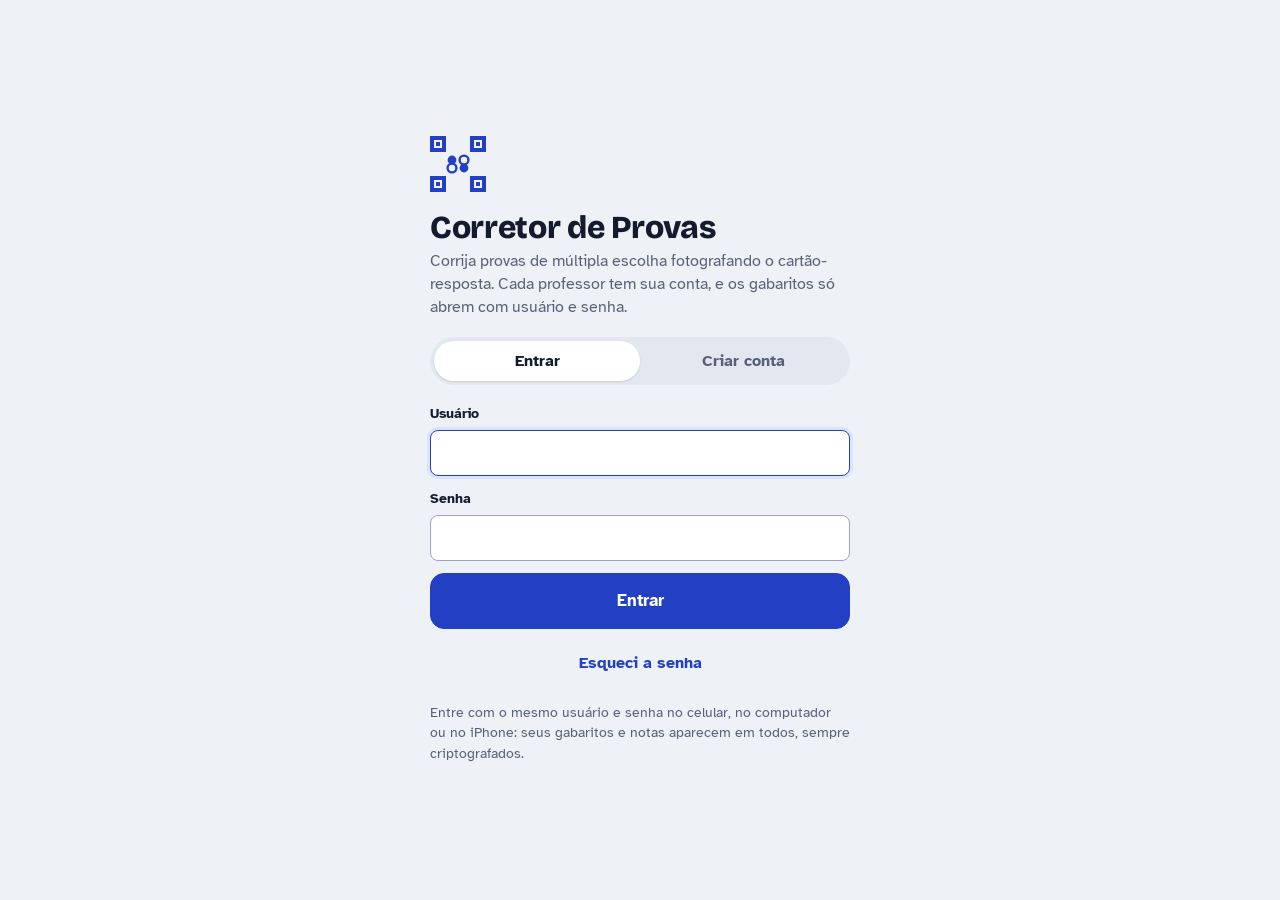
==== docs/index.html @ 83baabe7 "Versão 1.2.1: mostra o motivo dos erros de sincronização e não bloqueia a criação da conta - explica" ====
<!doctype html>
<html lang="pt-BR">
<head>
<meta charset="utf-8">
<meta name="viewport" content="width=device-width, initial-scale=1, viewport-fit=cover">
<meta name="theme-color" content="#2340C4">
<meta name="description" content="Corrija provas de múltipla escolha fotografando o cartão-resposta.">
<meta name="apple-mobile-web-app-capable" content="yes">
<meta name="mobile-web-app-capable" content="yes">
<meta name="apple-mobile-web-app-title" content="Corretor">
<meta name="apple-mobile-web-app-status-bar-style" content="default">
<link rel="manifest" href="manifest.webmanifest">
<link rel="icon" href="icons/icon-192.png" type="image/png">
<link rel="apple-touch-icon" href="icons/apple-touch-icon.png">
<style>:root{padding-top:env(safe-area-inset-top,0px);padding-bottom:env(safe-area-inset-bottom,0px)}body{margin:0}img{max-width:100%}</style>
<title>Corretor de Provas</title>
<meta name="claude:viewport-fit-sides" content="cover">
<link rel="preconnect" href="https://fonts.googleapis.com">
<link rel="preconnect" href="https://fonts.gstatic.com" crossorigin>
<link rel="stylesheet" href="https://fonts.googleapis.com/css2?family=Atkinson+Hyperlegible:wght@400;700&family=Bricolage+Grotesque:opsz,wght@12..96,600;12..96,800&family=IBM+Plex+Mono:wght@500&display=swap">
<style>
/* Layout: app de uma coluna, barra superior fixa e abas embaixo (alcance do polegar). Papel frio + tinta de caneta azul. */
:root {
  --bg: #EEF1F6;
  --surface: #FFFFFF;
  --sunk: #E3E8F0;
  --ink: #141B2E;
  --muted: #586179;
  --line: #D3DAE6;
  --grid: #E4E8EF;
  --line-strong: #9AA5BB;
  --accent: #2340C4;
  --accent-ink: #FFFFFF;
  --accent-soft: #DCE3FF;
  --ok: #17784A;
  --ok-soft: #D9F2E5;
  --bad: #BE2534;
  --bad-soft: #FBE0E3;
  --warn: #A55F00;
  --warn-soft: #FDEBCF;
  --seq1: #C9D3FA; --seq2: #8FA2EE; --seq3: #5470DA; --seq4: #1F37A8;
  --font-display: "Bricolage Grotesque", "Segoe UI", system-ui, sans-serif;
  --font-body: "Atkinson Hyperlegible", system-ui, -apple-system, "Segoe UI", Roboto, sans-serif;
  --font-mono: "IBM Plex Mono", ui-monospace, Menlo, Consolas, monospace;
  --r: 10px;
}
@media (prefers-color-scheme: dark) {
  :root:not([data-theme="light"]) {
    --bg: #0E1320; --surface: #161D2D; --sunk: #1D2538; --ink: #E7EBF3; --muted: #9AA4BA; --grid: #232C40;
    --line: #283149; --line-strong: #4A5672; --accent: #8EA2FF; --accent-ink: #0E1320; --accent-soft: #23305E;
    --ok: #4FC98D; --ok-soft: #133426; --bad: #FF7A85; --bad-soft: #3C1A20; --warn: #F2AE55; --warn-soft: #3A2A12;
    --seq1: #2B3B7A; --seq2: #4862C8; --seq3: #7C93F5; --seq4: #BAC8FF;
    color-scheme: dark;
  }
}
:root[data-theme="dark"] {
  --bg: #0E1320; --surface: #161D2D; --sunk: #1D2538; --ink: #E7EBF3; --muted: #9AA4BA; --grid: #232C40;
  --line: #283149; --line-strong: #4A5672; --accent: #8EA2FF; --accent-ink: #0E1320; --accent-soft: #23305E;
  --ok: #4FC98D; --ok-soft: #133426; --bad: #FF7A85; --bad-soft: #3C1A20; --warn: #F2AE55; --warn-soft: #3A2A12;
  --seq1: #2B3B7A; --seq2: #4862C8; --seq3: #7C93F5; --seq4: #BAC8FF;
    color-scheme: dark;
}
*, *::before, *::after { box-sizing: border-box; }
[hidden] { display: none !important; }
html, body { height: 100%; }
body { background: var(--bg); color: var(--ink); font-family: var(--font-body); font-size: 16px; line-height: 1.45; }
body::before { content: ""; position: fixed; inset: 0 0 auto; height: env(safe-area-inset-top, 0px); z-index: 10; background: var(--surface); }
h1, h2, h3 { font-family: var(--font-display); line-height: 1.15; text-wrap: balance; margin: 0; }
h1 { font-size: 1.6rem; font-weight: 800; letter-spacing: -0.01em; }
h2 { font-size: 1.2rem; font-weight: 600; }
h3 { font-size: 1.02rem; font-weight: 600; }
p { margin: 0; }
button, input, select { font: inherit; color: inherit; }
:focus-visible { outline: 3px solid var(--accent); outline-offset: 2px; }
.gutter { padding-left: max(16px, env(safe-area-inset-left, 0px)); padding-right: max(16px, env(safe-area-inset-right, 0px)); }
.inner { max-width: 880px; margin: 0 auto; }
.muted { color: var(--muted); }
.small { font-size: 0.875rem; }
.mono { font-family: var(--font-mono); font-variant-numeric: tabular-nums; }
.eyebrow { font-size: 0.75rem; letter-spacing: 0.08em; text-transform: uppercase; color: var(--muted); font-weight: 700; }
.stack { display: flex; flex-direction: column; gap: 12px; min-width: 0; }
.tight { gap: 3px; }
.row { display: flex; gap: 10px; flex-wrap: wrap; align-items: center; }
.spread { display: flex; gap: 12px; flex-wrap: wrap; align-items: center; justify-content: space-between; }

.topbar { position: sticky; top: env(safe-area-inset-top, 0px); z-index: 5; background: var(--surface); border-bottom: 1px solid var(--line); }
.topbar .inner { display: flex; align-items: center; justify-content: space-between; gap: 12px; padding-block: 10px; }
.brand { display: flex; align-items: center; gap: 10px; font-family: var(--font-display); font-weight: 800; font-size: 1.1rem; min-width: 0; }
.brand svg { width: 28px; height: 28px; flex: none; color: var(--accent); }
.who { font-family: var(--font-body); font-weight: 400; font-size: 0.8rem; color: var(--muted); white-space: nowrap; overflow: hidden; text-overflow: ellipsis; }

main.gutter { padding-block: 20px 110px; }
.view { display: flex; flex-direction: column; gap: 18px; }

.tabs { position: fixed; left: 0; right: 0; bottom: 0; z-index: 6; background: var(--surface); border-top: 1px solid var(--line); padding-bottom: env(safe-area-inset-bottom, 0px); }
.tabs .inner { display: grid; grid-template-columns: repeat(4, 1fr); }
.tab { background: none; border: 0; padding: 9px 4px 10px; display: flex; flex-direction: column; align-items: center; gap: 3px; font-size: 0.78rem; color: var(--muted); cursor: pointer; }
.tab svg { width: 22px; height: 22px; }
.tab[aria-current="page"] { color: var(--accent); font-weight: 700; }

.btn { display: inline-flex; align-items: center; justify-content: center; gap: 8px; min-height: 44px; padding: 0 16px; border-radius: 999px;
  border: 1.5px solid var(--line-strong); background: var(--surface); cursor: pointer; font-weight: 700; text-decoration: none; }
.btn:hover { border-color: var(--accent); }
.btn.primary { background: var(--accent); border-color: var(--accent); color: var(--accent-ink); }
.btn.danger { border-color: var(--bad); color: var(--bad); }
.btn.quiet { border-color: transparent; background: transparent; color: var(--accent); padding: 0 10px; }
.btn.big { min-height: 56px; font-size: 1.05rem; width: 100%; border-radius: 14px; }
.btn.sm { min-height: 36px; padding: 0 12px; font-size: 0.875rem; }
.btn[disabled] { opacity: .5; cursor: not-allowed; }
.btn svg { width: 20px; height: 20px; flex: none; }
label.field { display: flex; flex-direction: column; gap: 6px; font-weight: 700; font-size: 0.9rem; min-width: 0; }
label.field .hint { font-weight: 400; color: var(--muted); }
input[type=text], input[type=password], input[type=number], select {
  min-height: 46px; padding: 0 12px; border-radius: 8px; border: 1.5px solid var(--line-strong); background: var(--surface); width: 100%; min-width: 0; }
input:focus, select:focus { border-color: var(--accent); outline: none; box-shadow: 0 0 0 3px var(--accent-soft); }
.grid2 { display: grid; grid-template-columns: repeat(auto-fit, minmax(140px, 1fr)); gap: 12px; }
.grid2 > * { min-width: 0; }

.panel { background: var(--surface); border: 1px solid var(--line); border-radius: var(--r); padding: 16px; display: flex; flex-direction: column; gap: 12px; min-width: 0; }
.list { display: flex; flex-direction: column; gap: 10px; }
.chip { display: inline-flex; align-items: center; gap: 4px; font-size: 0.78rem; font-weight: 700; padding: 2px 9px; border-radius: 999px; background: var(--sunk); color: var(--muted); white-space: nowrap; }
.chip.ok { background: var(--ok-soft); color: var(--ok); }
.chip.bad { background: var(--bad-soft); color: var(--bad); }
.chip.warn { background: var(--warn-soft); color: var(--warn); }
.chip.accent { background: var(--accent-soft); color: var(--accent); }
.keystrip { font-family: var(--font-mono); font-size: 0.9rem; letter-spacing: 0.04em; background: var(--sunk); border-radius: 8px; padding: 8px 10px; overflow-wrap: anywhere; }
.empty { text-align: center; padding: 28px 16px; color: var(--muted); border: 1.5px dashed var(--line-strong); border-radius: var(--r); }
.note { background: var(--accent-soft); border-radius: 8px; padding: 10px 12px; font-size: 0.875rem; }

.bubbles { display: grid; grid-template-columns: repeat(auto-fill, minmax(232px, 1fr)); gap: 4px 18px; }
.bubbles.vertical { grid-template-columns: minmax(0, 1fr); max-width: 380px; gap: 4px; }
.bubbles.vertical .qrow { border-bottom: 1px solid var(--line); border-radius: 0; padding-block: 5px; }
.bubbles.vertical .qrow:last-child { border-bottom: 0; }
.qrow { flex-wrap: nowrap; }
.qrow { display: flex; align-items: center; gap: 6px; padding: 3px 6px; border-radius: 8px; }
.qrow .qn { font-family: var(--font-mono); width: 2.2em; text-align: right; color: var(--muted); font-size: 0.9rem; }
.qrow.st-ok { background: var(--ok-soft); }
.qrow.st-bad { background: var(--bad-soft); }
.qrow.st-blank, .qrow.st-multi { background: var(--warn-soft); }
.qrow .flag { font-size: 0.7rem; font-weight: 700; color: var(--warn); margin-left: auto; text-transform: uppercase; letter-spacing: .05em; }
.bub { width: 34px; height: 34px; border-radius: 50%; border: 1.5px solid var(--line-strong); background: var(--surface); font-weight: 700; font-size: 0.85rem; cursor: pointer; position: relative; color: var(--muted); padding: 0; flex: none; }
.bub.sel { background: var(--ink); border-color: var(--ink); color: var(--surface); }
.bub.key::after { content: ""; position: absolute; right: -2px; top: -2px; width: 10px; height: 10px; border-radius: 50%; background: var(--ok); border: 2px solid var(--surface); }

.score { display: flex; align-items: baseline; gap: 10px; flex-wrap: wrap; }
.score .big { font-family: var(--font-body); font-weight: 700; font-size: 3rem; line-height: 1; font-variant-numeric: tabular-nums; }
.scan-wrap { display: grid; grid-template-columns: minmax(0, 1fr); gap: 16px; }
@media (min-width: 760px) { .scan-wrap { grid-template-columns: 300px minmax(0, 1fr); align-items: start; } }
.scan-img { width: 100%; max-width: 100%; height: auto; border-radius: 8px; border: 1px solid var(--line); background: #fff; display: block; }
.legend { display: flex; flex-wrap: wrap; gap: 6px 14px; font-size: 0.8rem; color: var(--muted); }
.legend i { display: inline-block; width: 12px; height: 12px; border-radius: 50%; vertical-align: -1px; margin-right: 4px; }

.filters { display: grid; grid-template-columns: repeat(auto-fit, minmax(170px, 1fr)); gap: 10px; }
.table-wrap { overflow-x: auto; }
table { border-collapse: collapse; width: 100%; font-size: 0.92rem; }
th, td { text-align: left; padding: 9px 8px; border-bottom: 1px solid var(--line); white-space: nowrap; }
th { font-size: 0.75rem; text-transform: uppercase; letter-spacing: .06em; color: var(--muted); }
td.num, th.num { text-align: right; font-variant-numeric: tabular-nums; }
tr.click { cursor: pointer; }
tr.click:hover td { background: var(--sunk); }
.stats { display: grid; grid-template-columns: repeat(4, minmax(0,1fr)); gap: 8px; }
.stat { background: var(--surface); border: 1px solid var(--line); border-radius: 8px; padding: 10px 12px; }
.stat b { display: block; font-size: 1.4rem; font-variant-numeric: tabular-nums; }
.stat span { font-size: 0.78rem; color: var(--muted); }
.chart { width: 100%; overflow-x: auto; }
.chart svg { display: block; font-family: var(--font-body); }
.chart text { fill: var(--muted); font-size: 12px; }
.chart .hit { fill: transparent; }
.keylist { display: flex; flex-wrap: wrap; gap: 4px 14px; font-size: 0.8rem; color: var(--muted); }
.qbars { display: grid; grid-template-columns: repeat(auto-fill, minmax(64px, 1fr)); gap: 6px; }
.qbar { background: var(--sunk); border-radius: 6px; padding: 5px 6px; font-size: 0.75rem; position: relative; overflow: hidden; }
.qbar .fill { position: absolute; left: 0; bottom: 0; height: 4px; background: var(--ok); }
.qbar.low .fill { background: var(--bad); }
.qbar b { font-family: var(--font-mono); }
.tip { position: fixed; z-index: 40; pointer-events: none; background: var(--ink); color: var(--surface); font-size: 0.82rem; padding: 6px 9px; border-radius: 6px; max-width: 240px; line-height: 1.3; }

.lock { min-height: 100%; display: grid; place-items: center; padding-block: 32px; }
.lock-card { width: 100%; max-width: 420px; display: flex; flex-direction: column; gap: 18px; }
.lock-art { width: 56px; height: 56px; color: var(--accent); }
.lock h1 { font-size: 2rem; }
.seg { display: grid; grid-template-columns: 1fr 1fr; background: var(--sunk); border-radius: 999px; padding: 4px; }
.seg button { border: 0; background: transparent; border-radius: 999px; min-height: 40px; font-weight: 700; color: var(--muted); cursor: pointer; }
.seg button[aria-pressed="true"] { background: var(--surface); color: var(--ink); box-shadow: 0 1px 2px rgba(0,0,0,.12); }
.err { color: var(--bad); font-weight: 700; font-size: 0.9rem; }

.modal-back { position: fixed; inset: 0; z-index: 20; background: rgba(8, 12, 24, 0.55); display: grid; place-items: end center;
  padding: 16px max(16px, env(safe-area-inset-right, 0px)) calc(16px + env(safe-area-inset-bottom, 0px)) max(16px, env(safe-area-inset-left, 0px)); }
@media (min-width: 640px) { .modal-back { place-items: center; } }
.modal { background: var(--surface); border-radius: 14px; width: 100%; max-width: 560px; max-height: 88vh; overflow: auto; padding: 20px; display: flex; flex-direction: column; gap: 14px; }
.modal .actions { display: flex; gap: 10px; flex-wrap: wrap; justify-content: flex-end; }
.toast { position: fixed; left: 50%; transform: translateX(-50%); bottom: calc(84px + env(safe-area-inset-bottom, 0px)); z-index: 30; background: var(--ink); color: var(--surface);
  padding: 10px 16px; border-radius: 999px; font-weight: 700; max-width: calc(100% - 32px); text-align: center; }
.busy { position: fixed; inset: 0; z-index: 25; background: rgba(8,12,24,.6); display: grid; place-items: center; color: #fff; font-weight: 700; font-size: 1.1rem; }
.zoombox { overflow: auto; max-height: 70vh; border-radius: 8px; border: 1px solid var(--line); background: var(--sunk); }
.zoombox canvas { display: block; max-width: none; border: 0; border-radius: 0; }
.sheet-preview { max-width: 100%; max-height: 50vh; margin: 0 auto; display: block; border: 1px solid var(--line); border-radius: 6px; background: #fff; }
ul.tips { margin: 0; padding-left: 1.2em; display: flex; flex-direction: column; gap: 4px; }
@media (max-width: 420px) { .stats { grid-template-columns: repeat(2, minmax(0,1fr)); } .score .big { font-size: 2.5rem; } }
@media (prefers-reduced-motion: reduce) { * { transition: none !important; animation: none !important; } }
</style>

</head>
<body>
<div id="lock" class="lock gutter" hidden></div>

<div id="app" hidden>
  <header class="topbar gutter">
    <div class="inner">
      <div class="brand">
        <svg viewBox="0 0 28 28" aria-hidden="true"><g fill="currentColor"><path d="M0 0h8v8H0zM2 2v4h4V2z" fill-rule="evenodd"/><path d="M20 0h8v8h-8zM22 2v4h4V2z" fill-rule="evenodd"/><path d="M0 20h8v8H0zM2 22v4h4v-4z" fill-rule="evenodd"/><path d="M20 20h8v8h-8zM22 22v4h4v-4z" fill-rule="evenodd"/><circle cx="11" cy="12" r="2.2"/><circle cx="17" cy="16" r="2.2"/></g><g fill="none" stroke="currentColor" stroke-width="1.2"><circle cx="17" cy="12" r="2.2"/><circle cx="11" cy="16" r="2.2"/></g></svg>
        <div class="stack" style="gap:0"><span>Corretor de Provas</span><span class="who" id="who"></span></div>
      </div>
      <button class="btn quiet" id="btn-lock" type="button">
        <svg viewBox="0 0 24 24" fill="none" stroke="currentColor" stroke-width="2" aria-hidden="true"><path d="M15 4h4v16h-4M10 8l-4 4 4 4M6 12h10"/></svg>
        Sair
      </button>
    </div>
  </header>
  <main class="gutter"><div class="inner view" id="view"></div></main>
  <nav class="tabs gutter" aria-label="Seções">
    <div class="inner">
      <button class="tab" type="button" data-tab="gabaritos"><svg viewBox="0 0 24 24" fill="none" stroke="currentColor" stroke-width="2" aria-hidden="true"><rect x="5" y="3" width="14" height="18" rx="2"/><path d="M9 8h6M9 12h6M9 16h3"/></svg>Gabaritos</button>
      <button class="tab" type="button" data-tab="corrigir"><svg viewBox="0 0 24 24" fill="none" stroke="currentColor" stroke-width="2" aria-hidden="true"><path d="M4 8h3l2-3h6l2 3h3v11H4z"/><circle cx="12" cy="13" r="3.5"/></svg>Corrigir</button>
      <button class="tab" type="button" data-tab="resultados"><svg viewBox="0 0 24 24" fill="none" stroke="currentColor" stroke-width="2" aria-hidden="true"><path d="M4 20V10M10 20V4M16 20v-7M22 20H2"/></svg>Resultados</button>
      <button class="tab" type="button" data-tab="conta"><svg viewBox="0 0 24 24" fill="none" stroke="currentColor" stroke-width="2" aria-hidden="true"><circle cx="12" cy="8" r="4"/><path d="M4 21c1.5-4 4.5-6 8-6s6.5 2 8 6"/></svg>Conta</button>
    </div>
  </nav>
</div>

<div id="modal" class="modal-back" hidden></div>
<div id="toast" class="toast" role="status" hidden></div>
<div id="busy" class="busy" hidden>Lendo a folha…</div>
<div id="tip" class="tip" hidden></div>

<input type="file" id="file-cam" accept="image/*" capture="environment" hidden>
<input type="file" id="file-gal" accept="image/*" hidden>
<input type="file" id="file-backup" accept=".json,application/json" hidden>

<script src="vendor/jspdf.umd.min.js"></script>
<script>
"use strict";
/* ============================================================
   Utilidades
   ============================================================ */
const $ = (s, r = document) => r.querySelector(s);
const esc = (s) => String(s ?? "").replace(/[&<>"']/g, (c) => ({ "&": "&amp;", "<": "&lt;", ">": "&gt;", '"': "&quot;", "'": "&#39;" }[c]));
const LET = "ABCDE";
const uid = () => Math.random().toString(36).slice(2, 10) + Date.now().toString(36).slice(-4);
const fmtNum = (n) => (Math.round(n * 10) / 10).toLocaleString("pt-BR", { minimumFractionDigits: 1, maximumFractionDigits: 1 });
const fmtDate = (t) => new Date(t).toLocaleDateString("pt-BR", { day: "2-digit", month: "2-digit", year: "numeric" });
const fmtShort = (t) => new Date(t).toLocaleDateString("pt-BR", { day: "2-digit", month: "2-digit" });
const letter = (a) => (a === null || a === undefined ? "–" : a === -1 ? "*" : LET[a]);
const sleep = (ms) => new Promise((r) => setTimeout(r, ms));

/* ============================================================
   Contas e cofre criptografado
   Cada conta (usuário + senha) tem seu próprio cofre AES-GCM com
   chave derivada da senha (PBKDF2). A senha nunca é gravada.
   Imagens das provas corrigidas ficam no IndexedDB, também cifradas.
   ============================================================ */
const PREFIX = "corretor-provas.conta.";
const LAST_USER = "corretor-provas.ultimo-usuario";
const LEGACY_KEY = "corretor-provas.cofre.v1";
const ITER = 250000;
const te = new TextEncoder(), td = new TextDecoder();
const ls = {
  get(k) { try { return localStorage.getItem(k); } catch { return null; } },
  set(k, v) { try { localStorage.setItem(k, v); return true; } catch { return false; } },
  del(k) { try { localStorage.removeItem(k); } catch {} },
};
function b64(buf) { const a = new Uint8Array(buf); let s = ""; for (let i = 0; i < a.length; i += 0x8000) s += String.fromCharCode.apply(null, a.subarray(i, i + 0x8000)); return btoa(s); }
function unb64(s) { const b = atob(s); const a = new Uint8Array(b.length); for (let i = 0; i < b.length; i++) a[i] = b.charCodeAt(i); return a; }
const normUser = (u) => String(u || "").trim().toLowerCase();
async function acctId(user) {
  const h = await crypto.subtle.digest("SHA-256", te.encode("corretor-provas:" + normUser(user)));
  return Array.from(new Uint8Array(h).slice(0, 12), (b) => b.toString(16).padStart(2, "0")).join("");
}
async function deriveKey(pw, salt, iter = ITER) {
  const base = await crypto.subtle.importKey("raw", te.encode(pw), "PBKDF2", false, ["deriveKey"]);
  return crypto.subtle.deriveKey({ name: "PBKDF2", salt, iterations: iter, hash: "SHA-256" }, base, { name: "AES-GCM", length: 256 }, false, ["encrypt", "decrypt"]);
}
async function encBytes(key, bytes) { const iv = crypto.getRandomValues(new Uint8Array(12)); return { iv, ct: await crypto.subtle.encrypt({ name: "AES-GCM", iv }, key, bytes) }; }
async function decBytes(key, o) { return crypto.subtle.decrypt({ name: "AES-GCM", iv: o.iv }, key, o.ct); }
const IN_CLAUDE = !!(window.claude && typeof window.claude.use === "function");
const HAS_GZ = typeof CompressionStream !== "undefined" && typeof DecompressionStream !== "undefined";
async function gz(bytes, compress) {
  const st = new Blob([bytes]).stream().pipeThrough(compress ? new CompressionStream("gzip") : new DecompressionStream("gzip"));
  return new Uint8Array(await new Response(st).arrayBuffer());
}
async function sealVault(key, salt, data) {
  let pt = te.encode(JSON.stringify(data));
  if (HAS_GZ) pt = await gz(pt, true);
  const { iv, ct } = await encBytes(key, pt);
  return JSON.stringify({ app: "corretor-provas", v: 2, kdf: "PBKDF2-SHA256", iter: ITER, z: HAS_GZ ? 1 : 0, t: Date.now(), salt: b64(salt), iv: b64(iv), ct: b64(ct) });
}
async function openVault(blob, pw) {
  const o = JSON.parse(blob);
  if (o.app !== "corretor-provas") throw new Error("formato");
  const salt = unb64(o.salt);
  const key = await deriveKey(pw, salt, o.iter || ITER);
  let pt = new Uint8Array(await decBytes(key, { iv: unb64(o.iv), ct: unb64(o.ct) })); // falha se a senha estiver errada
  if (o.z) pt = await gz(pt, false);
  return { key, salt, data: JSON.parse(td.decode(pt)) };
}
const blobTime = (b) => { try { return JSON.parse(b).t || 0; } catch { return -1; } };

/* Armazenamento permanente: o cofre (já cifrado) também fica guardado na
   conta Claude de quem usa o app, então sobrevive ao fechar o app e aparece
   em outros aparelhos. O navegador guarda uma cópia local. */
const cloud = { db: null, uid: null };
cloud.ready = (async () => {
  try {
    if (!(window.claude && typeof window.claude.use === "function")) return;
    const [db, user] = await Promise.all([window.claude.use("db"), window.claude.use("user")]);
    if (!db || !user) return;
    const id = await user.id();
    if (id) { cloud.db = db; cloud.uid = id; }
  } catch (e) { console.warn(e); }
})();
const cloudReady = async () => { await Promise.race([cloud.ready, sleep(9000)]); return !!cloud.db; };
const cdoc = (name) => cloud.db.doc(`data/users/${cloud.uid}/${name}`);
let writeChain = Promise.resolve(), cloudWarned = false;
function cloudWrite(name, data) { // uma gravação por vez
  if (!cloud.db) return Promise.resolve(false);
  const p = writeChain.then(() => (data === null ? cdoc(name).delete() : cdoc(name).set(data))).then(() => true, (e) => {
    console.warn(e);
    if (!cloudWarned) { cloudWarned = true; toast(e && e.code === "quota_exceeded" ? "O espaço de armazenamento acabou. Faça um backup e apague provas antigas." : "Não consegui salvar na nuvem agora. Os dados ficaram neste aparelho."); }
    return false;
  });
  writeChain = p;
  return p;
}
async function cloudGet(name) { if (!cloud.db) return null; try { const d = await cdoc(name).get(); return d.exists ? d.data() : null; } catch (e) { console.warn(e); return null; } }
async function vaultBlob(id) { // a versão mais recente entre nuvem e aparelho
  const local = ls.get(PREFIX + id), remote = await cloudGet("conta-" + id);
  const rb = remote && remote.blob;
  if (rb && (!local || blobTime(rb) >= blobTime(local))) { ls.set(PREFIX + id, rb); return rb; }
  return local;
}

/* ============================================================
   Sincronização entre aparelhos (Supabase), fora do Claude.
   O servidor só recebe o cofre e as imagens JÁ CIFRADOS. Para entrar no
   servidor usamos uma senha derivada (PBKDF2 com outro sal) da senha do
   professor: o servidor nunca vê a senha real nem a chave do cofre.
   ============================================================ */
const SUPA = { url: "https://imkikvxszvxucdowyvyl.supabase.co", key: "sb_publishable_QvhyTYiDhp2ZuEsQ8n2ECg_SOnV1c_E" }; // projeto Supabase do professor (chave pública: a proteção vem das regras por linha)
const sync = { on: false, token: null, exp: 0, uid: null, email: null, authPw: null, remoteT: 0, dirty: false, last: 0, err: "", pendingImgs: new Set() };
const syncEnabled = () => !IN_CLAUDE && !!SUPA.url && !!SUPA.key;
async function authSecret(user, pw) {
  const base = await crypto.subtle.importKey("raw", te.encode(pw), "PBKDF2", false, ["deriveBits"]);
  const bits = await crypto.subtle.deriveBits({ name: "PBKDF2", salt: te.encode("corretor-provas/sync/" + normUser(user)), iterations: 150000, hash: "SHA-256" }, base, 256);
  return b64(bits).replace(/=+$/, "");
}
const syncEmail = async (user) => `u${await acctId(user)}@corretor-provas.app`;
function syncErr(msg, code) { const e = new Error(msg); e.code = code; e.userMsg = msg; return e; }
async function supa(path, { method = "GET", body, auth = true, prefer } = {}) {
  const h = { apikey: SUPA.key, "Content-Type": "application/json" };
  if (auth && sync.token) h.Authorization = "Bearer " + sync.token;
  if (prefer) h.Prefer = prefer;
  let r;
  try { r = await fetch(SUPA.url.replace(/\/+$/, "") + path, { method, headers: h, body: body === undefined ? undefined : JSON.stringify(body) }); }
  catch { throw syncErr("Sem conexão com a internet.", "offline"); }
  const txt = await r.text(); let data = null; try { data = txt ? JSON.parse(txt) : null; } catch {}
  if (!r.ok) {
    const msg = String((data && (data.msg || data.message || data.error_description || data.error)) || r.status);
    const e = new Error(msg); e.status = r.status; e.code = (data && (data.error_code || data.code)) || ""; throw e;
  }
  return data;
}
function setSession(d) { sync.token = d.access_token; sync.uid = d.user.id; sync.exp = Date.now() + ((d.expires_in || 3600) - 60) * 1000; }
async function syncSignIn() { setSession(await supa("/auth/v1/token?grant_type=password", { method: "POST", auth: false, body: { email: sync.email, password: sync.authPw } })); }
async function syncSignUp() {
  try {
    const d = await supa("/auth/v1/signup", { method: "POST", auth: false, body: { email: sync.email, password: sync.authPw } });
    if (d && d.access_token) return setSession(d);
    await syncSignIn();
  } catch (e) {
    if (/already|registered|exists/i.test(e.message) || e.code === "user_already_exists") throw syncErr("Este usuário já existe. Use a opção Entrar.", "exists");
    if (/confirm/i.test(e.message)) throw syncErr("O servidor de sincronização pede confirmação de e-mail. Desative em Authentication → Sign In / Providers → Email → Confirm email.", "confirm");
    throw e;
  }
}
async function api(path, opts) {
  if (!sync.token || Date.now() > sync.exp) await syncSignIn();
  try { return await supa(path, opts); }
  catch (e) { if (e.status === 401) { sync.token = null; await syncSignIn(); return supa(path, opts); } throw e; }
}
async function remoteVault() { const rows = await api(`/rest/v1/cofres?select=blob,t&user_id=eq.${sync.uid}`); return rows && rows[0] ? rows[0] : null; }
async function pushVault() {
  const t = Date.now(), blob = await sealVault(S.key, S.salt, S.data);
  await api("/rest/v1/cofres", { method: "POST", prefer: "resolution=merge-duplicates,return=minimal", body: { user_id: sync.uid, blob, t } });
  ls.set(PREFIX + S.acct, blob);
  sync.remoteT = t; sync.dirty = false; sync.last = Date.now(); sync.err = "";
}
async function openWithKey(blob, key) {
  const o = JSON.parse(blob);
  let pt = new Uint8Array(await decBytes(key, { iv: unb64(o.iv), ct: unb64(o.ct) }));
  if (o.z) pt = await gz(pt, false);
  return JSON.parse(td.decode(pt));
}
/* junta as alterações de dois aparelhos: fica a versão mais nova de cada item; exclusões valem */
const itemT = (x) => x.upd || x.edited || x.created || 0;
function mergeData(a, b) {
  const del = { ...(b.deleted || {}) };
  for (const [k, t] of Object.entries(a.deleted || {})) del[k] = Math.max(t, del[k] || 0);
  const old = Date.now() - 180 * 86400000;
  for (const k of Object.keys(del)) if (del[k] < old) delete del[k];
  const pick = (xs = [], ys = []) => {
    const m = new Map();
    for (const x of [...ys, ...xs]) { const o = m.get(x.id); if (!o || itemT(x) >= itemT(o)) m.set(x.id, x); }
    return [...m.values()].filter((x) => !(del[x.id] && del[x.id] >= itemT(x))).sort((p, q) => (q.created || 0) - (p.created || 0));
  };
  return { ...b, ...a, gabaritos: pick(a.gabaritos, b.gabaritos), results: pick(a.results, b.results), deleted: del };
}
const canon = (d) => JSON.stringify([(d.gabaritos || []).map((x) => [x.id, itemT(x)]).sort(), (d.results || []).map((x) => [x.id, itemT(x)]).sort(), Object.keys(d.deleted || {}).sort()]);
function stamp(x) { x.upd = Date.now(); return x; }
function tomb(id) { S.data.deleted = S.data.deleted || {}; S.data.deleted[id] = Date.now(); }
/* começa a sincronizar depois que o cofre local foi aberto (ou para trazer a conta de outro aparelho) */
/* explica em português o que o servidor respondeu */
function explain(e) {
  if (e && e.userMsg) return e.userMsg;
  const m = `${e && e.message} ${e && e.code}`;
  if (/schema cache|does not exist|PGRST205|42P01/i.test(m)) return "Falta criar as tabelas no Supabase: rode o arquivo configurar.sql no SQL Editor.";
  if (/permission denied|42501|row-level security/i.test(m)) return "O Supabase recusou o acesso às tabelas: rode o configurar.sql de novo no SQL Editor.";
  if (/rate limit|over_.*limit/i.test(m)) return "O Supabase bloqueou novas contas por alguns minutos (limite de segurança). Tento de novo sozinho.";
  if (/signup.*(disabled|not allowed)|signup_disabled/i.test(m)) return "O cadastro está desligado no Supabase: em Authentication → Sign In / Providers, ative “Allow new users to sign up”.";
  if (/email.*invalid|email_address_invalid/i.test(m)) return `O Supabase recusou o e-mail interno da conta (${e.message}).`;
  if (/api key|apikey|No API key/i.test(m)) return "A chave do Supabase no app não foi aceita.";
  return `O servidor de sincronização respondeu: ${e && e.message}`;
}
async function syncStart(user, pw, opts) {
  sync.on = false; sync.err = ""; sync.email = await syncEmail(user); sync.authPw = await authSecret(user, pw);
  return syncConnect(pw, opts);
}
/* entra no servidor e junta os dados. pw = null: retomada automática com a chave já aberta */
async function syncConnect(pw, { create = false } = {}) {
  try {
    if (create) {
      try { await syncSignUp(); }
      catch (e) { // conta criada pela metade numa tentativa anterior (mesma senha e sem cofre): continua
        if (e.code !== "exists") throw e;
        try { await syncSignIn(); } catch { throw e; }
        if (await remoteVault()) throw e;
      }
    } else {
      try { await syncSignIn(); }
      catch (e) {
        if (e.code === "offline") throw e;
        if (/confirm/i.test(e.message)) throw syncErr("O servidor de sincronização pede confirmação de e-mail. Desative em Authentication → Sign In / Providers → Email → Confirm email.", "confirm");
        if (!S.data) throw syncErr("Usuário ou senha incorretos.", "wrongpw");
        if (!/invalid|credentials/i.test(e.message + " " + e.code)) throw e;
        try { await syncSignUp(); } // conta que só existia neste aparelho: cria no servidor
        catch (e2) { if (e2.code === "exists") throw syncErr("A senha desta conta foi trocada em outro aparelho. Entre com a senha nova.", "wrongpw"); throw e2; }
      }
    }
  } catch (e) { if (e.code === "offline") return false; throw e; }
  const remote = await remoteVault();
  let push = true;
  if (remote) {
    let v;
    if (pw) v = await openVault(remote.blob, pw);
    else if (JSON.parse(remote.blob).salt === b64(S.salt)) v = { key: S.key, salt: S.salt, data: await openWithKey(remote.blob, S.key) };
    else throw syncErr("Para juntar os dados deste aparelho com os da nuvem, toque em Sair e entre de novo com seu usuário e senha.", "relogin");
    const merged = S.data ? mergeData(S.data, v.data) : v.data;
    push = canon(merged) !== canon(v.data);
    Object.assign(S, { key: v.key, salt: v.salt, data: merged });
    sync.remoteT = remote.t;
  } else if (!S.data) throw syncErr("Usuário ou senha incorretos.", "wrongpw");
  sync.on = true; sync.err = "";
  if (push) await pushVault(); else { ls.set(PREFIX + S.acct, remote.blob); sync.last = Date.now(); }
  return true;
}
let syncChain = Promise.resolve();
function syncNow() {
  if (!S.key || (!sync.on && !sync.authPw)) return syncChain;
  syncChain = syncChain.then(doSync).catch((e) => { console.warn(e); sync.err = e.code === "offline" ? "Sem internet agora. Sincronizo quando a conexão voltar." : explain(e); updateSyncNote(); });
  return syncChain;
}
async function doSync() {
  if (!S.key) return;
  if (!sync.on) { // a sincronização não começou (servidor fora do ar ou mal configurado): tenta de novo
    if (!sync.authPw || !(await syncConnect(null))) return;
    if (!S.edit && !S.review && !S.manual && $("#modal").hidden) render();
  }
  const remote = await remoteVault();
  let changed = false;
  if (remote && remote.t > sync.remoteT) {
    if (JSON.parse(remote.blob).salt !== b64(S.salt)) { sync.on = false; logout("A senha desta conta foi trocada em outro aparelho. Entre com a senha nova."); return; }
    const rdata = await openWithKey(remote.blob, S.key), before = canon(S.data);
    S.data = mergeData(S.data, rdata);
    changed = canon(S.data) !== before;
    sync.remoteT = remote.t;
    if (canon(S.data) !== canon(rdata)) sync.dirty = true;
    else ls.set(PREFIX + S.acct, remote.blob);
  }
  if (sync.dirty || !remote) await pushVault();
  for (const rid of [...sync.pendingImgs]) {
    const o = await idb.get(imgKey(rid)).catch(() => null);
    if (o) await api("/rest/v1/imagens", { method: "POST", prefer: "resolution=merge-duplicates,return=minimal", body: { user_id: sync.uid, id: rid, iv: b64(o.iv), ct: b64(o.ct) } });
    sync.pendingImgs.delete(rid);
  }
  sync.last = Date.now(); sync.err = "";
  if (changed && !S.edit && !S.review && !S.manual && $("#modal").hidden) render();
  updateSyncNote();
}
function updateSyncNote() {
  const n = $("#sync-note"); if (!n) return;
  n.textContent = syncText();
}
function syncText() {
  if (!syncEnabled()) return "";
  if (!sync.on) return sync.err ? `Sincronização pendente. ${sync.err}` : "Sem conexão com o servidor: os dados ficam neste aparelho e sincronizam quando a conexão voltar.";
  if (sync.err) return sync.err;
  return sync.last ? `Sincronizado às ${new Date(sync.last).toLocaleTimeString("pt-BR", { hour: "2-digit", minute: "2-digit" })}.` : "Sincronizando…";
}

/* IndexedDB: imagens cifradas dos cartões corrigidos */
const idb = {
  db: null,
  async open() {
    if (this.db) return this.db;
    this.db = await new Promise((res, rej) => {
      const r = indexedDB.open("corretor-provas", 1);
      r.onupgradeneeded = () => r.result.createObjectStore("imagens");
      r.onsuccess = () => res(r.result); r.onerror = () => rej(r.error);
    });
    return this.db;
  },
  async run(mode, fn) {
    const db = await this.open();
    return new Promise((res, rej) => {
      const t = db.transaction("imagens", mode), req = fn(t.objectStore("imagens"));
      t.oncomplete = () => res(req ? req.result : undefined); t.onerror = () => rej(t.error); t.onabort = () => rej(t.error);
    });
  },
  put(k, v) { return this.run("readwrite", (s) => s.put(v, k)); },
  get(k) { return this.run("readonly", (s) => s.get(k)); },
  del(k) { return this.run("readwrite", (s) => s.delete(k)); },
  async keys(prefix) { const all = await this.run("readonly", (s) => s.getAllKeys()); return all.filter((k) => String(k).startsWith(prefix)); },
};
const imgKey = (rid) => `${S.acct}:${rid}`;
const imgDoc = (rid, acct = S.acct) => `img-${acct}-${rid}`;
async function putImageEnc(rid, enc) {
  let ok = false;
  try { await idb.put(imgKey(rid), enc); ok = true; } catch (e) { console.warn(e); }
  const c = await cloudWrite(imgDoc(rid), { acct: S.acct, iv: b64(enc.iv), ct: b64(enc.ct) });
  let r = false;
  if (sync.on) {
    try { await api("/rest/v1/imagens", { method: "POST", prefer: "resolution=merge-duplicates,return=minimal", body: { user_id: sync.uid, id: rid, iv: b64(enc.iv), ct: b64(enc.ct) } }); r = true; }
    catch (e) { console.warn(e); sync.pendingImgs.add(rid); }
  }
  return ok || c || r;
}
async function getImageEnc(rid) {
  try { const o = await idb.get(imgKey(rid)); if (o) return o; } catch {}
  let d = await cloudGet(imgDoc(rid));
  if (!d && sync.on) { try { const rows = await api(`/rest/v1/imagens?select=iv,ct&id=eq.${encodeURIComponent(rid)}`); d = rows && rows[0]; } catch (e) { console.warn(e); } }
  if (!d) return null;
  const o = { iv: unb64(d.iv), ct: unb64(d.ct).buffer };
  idb.put(imgKey(rid), o).catch(() => {});
  return o;
}
async function imageBytes(rid, key = S.key) {
  const o = await getImageEnc(rid);
  if (!o) return null;
  try { return await decBytes(key, o); }
  catch (e) { // cópia guardada com a senha antiga: busca a versão atual no servidor
    if (!sync.on) throw e;
    const rows = await api(`/rest/v1/imagens?select=iv,ct&id=eq.${encodeURIComponent(rid)}`);
    if (!rows || !rows[0]) throw e;
    const fresh = { iv: unb64(rows[0].iv), ct: unb64(rows[0].ct).buffer };
    const bytes = await decBytes(key, fresh);
    idb.put(imgKey(rid), fresh).catch(() => {});
    return bytes;
  }
}
async function saveImage(rid, canvas) {
  try {
    const blob = await new Promise((r) => canvas.toBlob(r, "image/jpeg", 0.8));
    return await putImageEnc(rid, await encBytes(S.key, await blob.arrayBuffer()));
  } catch (e) { console.warn(e); return false; }
}
async function loadImage(rid) {
  try {
    const bytes = await imageBytes(rid); if (!bytes) return null;
    const bmp = await createImageBitmap(new Blob([bytes], { type: "image/jpeg" }));
    const c = document.createElement("canvas"); c.width = bmp.width; c.height = bmp.height; c.getContext("2d").drawImage(bmp, 0, 0);
    return c;
  } catch (e) { console.warn(e); return null; }
}
async function deleteImage(rid) {
  try { await idb.del(imgKey(rid)); } catch {}
  cloudWrite(imgDoc(rid), null);
  if (sync.on) api(`/rest/v1/imagens?id=eq.${encodeURIComponent(rid)}`, { method: "DELETE" }).catch((e) => console.warn(e));
}

/* ============================================================
   Estado
   ============================================================ */
const S = { acct: null, key: null, salt: null, data: null, tab: "gabaritos", reveal: {}, review: null, edit: null, scanGab: "auto", resGab: null, resTurma: "", lastActive: Date.now(), fails: 0 };
const AUTOLOCK_MIN = 10;

async function persist() {
  const blob = await sealVault(S.key, S.salt, S.data);
  const local = ls.set(PREFIX + S.acct, blob);
  const remote = await cloudWrite("conta-" + S.acct, { blob, t: Date.now() });
  if (!local && !remote && !sync.on) toast("Não consegui salvar. Faça um backup na aba Conta.");
  if (sync.on) { sync.dirty = true; syncNow(); }
}
const gabById = (id) => S.data.gabaritos.find((g) => g.id === id);
const gabByCode = (c) => S.data.gabaritos.find((g) => g.code === c);
const resultsOf = (id) => S.data.results.filter((r) => r.gabId === id);
const turmas = () => [...new Set(S.data.results.map((r) => r.turma).filter(Boolean))].sort((a, b) => a.localeCompare(b, "pt-BR"));
function newCode() {
  const used = new Set(S.data.gabaritos.map((g) => g.code));
  let c; do { c = 1 + Math.floor(Math.random() * 510); } while (used.has(c));
  return c;
}
function grade(g, answers) {
  let correct = 0;
  for (let i = 0; i < g.nQ; i++) if (answers[i] === g.key[i]) correct++;
  return { correct, score: Math.round((correct / g.nQ) * g.points * 10) / 10 };
}
function exampleData(user) {
  const day = 86400000, now = Date.now();
  const mk = (code, name, keyStr, created) => ({ id: uid(), code, name, subject: "Exemplo para explorar o app", nQ: keyStr.length, nAlt: 5, points: 10, key: keyStr.split("").map((c) => LET.indexOf(c)), created, example: true });
  const g1 = mk(101, "Exemplo · Ciências 6º ano · Prova 1", "BDACEABDCEBADCEDBACA", now - 40 * day);
  const g2 = mk(102, "Exemplo · Ciências 6º ano · Prova 2", "CABDEDCABEACBDEBCDAE", now - 12 * day);
  const names = ["Ana Clara Souza", "Bruno Lima", "Carlos Eduardo Rocha", "Davi Martins", "Eduarda Ferreira", "Felipe Araújo", "Gabriela Nunes", "Heitor Gomes", "Isabela Ribeiro", "João Pedro Alves", "Larissa Costa", "Mateus Oliveira", "Nicole Barbosa", "Rafael Mendes"];
  let s = 42; const rnd = () => ((s = (s * 16807) % 2147483647) / 2147483647);
  const results = [];
  [g1, g2].forEach((g, gi) => names.forEach((n, i) => {
    const skill = 0.38 + ((i * 37) % 14) / 14 * 0.55 + gi * 0.06;
    const answers = g.key.map((k) => (rnd() < skill ? k : Math.floor(rnd() * 5)));
    results.push({ id: uid(), gabId: g.id, student: n, turma: "6º B (exemplo)", answers, ...grade(g, answers), created: g.created + day * 2 + i * 60000, example: true });
  }));
  return { version: 2, user, prefs: { lastTurma: "" }, gabaritos: [g2, g1], results };
}

/* ============================================================
   Cartão-resposta compacto (unidades em mm, tamanho original)
   Quatro marcadores "alvo" nos cantos, barra de orientação no topo e
   código binário embaixo. Pode ser colado em qualquer prova do Word,
   inclusive reduzido: a leitura não depende do tamanho.
   ============================================================ */
const BLK = { mk: 9, dx: 6, dy: 7, r: 2.2, gap: 5, numW: 8, bit: 3.6 };
function blockLayout(nQ, nAlt) {
  const maxRows = nQ <= 60 ? 15 : 25;
  const cols = Math.ceil(nQ / maxRows), rows = Math.ceil(nQ / cols);
  const colW = BLK.numW + nAlt * BLK.dx, gridW = cols * colW + (cols - 1) * BLK.gap;
  const W = Math.max(gridW + 8, 84), x0 = (W - gridW) / 2, m = BLK.mk / 2;
  const headY = BLK.mk + 3, y0 = headY + 6.2;
  const q = [], heads = [];
  for (let c = 0; c < cols; c++) heads.push(x0 + c * (colW + BLK.gap) + BLK.numW + BLK.dx / 2);
  for (let i = 0; i < nQ; i++) {
    const c = Math.floor(i / rows), r = i % rows, cx = x0 + c * (colW + BLK.gap);
    q.push({ n: i + 1, nx: cx + BLK.numW - 1.6, y: y0 + r * BLK.dy, b: Array.from({ length: nAlt }, (_, a) => cx + BLK.numW + BLK.dx / 2 + a * BLK.dx) });
  }
  const lastY = y0 + (rows - 1) * BLK.dy, H = lastY + BLK.r + 3 + BLK.mk;
  return { q, heads, W, H, m, headY, nAlt, mk: [[m, m], [W - m, m], [W - m, H - m], [m, H - m]] };
}
/* posições em coordenadas "unitárias" entre os centros dos marcadores (0..1) */
const unitBitX = (i) => (i < 6 ? 0.5 - (0.08 + (5 - i) * 0.064) : 0.5 + (0.08 + (i - 6) * 0.064));
function codeBitsOf(code) { // 9 bits de identificação + 3 de verificação
  const bits = [];
  for (let i = 8; i >= 0; i--) bits.push((code >> i) & 1);
  const chk = bits.reduce((a, b) => a + b, 0) % 8;
  for (let i = 2; i >= 0; i--) bits.push((chk >> i) & 1);
  return bits;
}
function finderSVG(cx, cy) {
  const s = BLK.mk, x = cx - s / 2, y = cy - s / 2;
  return `<path d="M${x} ${y}h${s}v${s}h${-s}z M${x + 1.5} ${y + 1.5}v6h6v-6z" fill="#000" fill-rule="evenodd"/><rect x="${x + 3}" y="${y + 3}" width="3" height="3" fill="#000"/>`;
}
const SVGF = 'font-family="Arial, Helvetica, sans-serif"';
function blockInner(g) {
  const L = blockLayout(g.nQ, g.nAlt), uw = L.W - 2 * L.m;
  let s = `<rect width="${L.W}" height="${L.H}" fill="#fff"/>`;
  for (const [x, y] of L.mk) s += finderSVG(x, y);
  s += `<rect x="${L.W / 2 - 10}" y="${L.m - 2}" width="20" height="4" fill="#000"/>`;
  for (const hx of L.heads) for (let a = 0; a < g.nAlt; a++) s += `<text x="${(hx + a * BLK.dx).toFixed(2)}" y="${L.headY + 1.1}" ${SVGF} font-size="3" font-weight="700" text-anchor="middle">${LET[a]}</text>`;
  for (const q of L.q) {
    s += `<text x="${q.nx.toFixed(2)}" y="${(q.y + 1.1).toFixed(2)}" ${SVGF} font-size="3" font-weight="700" text-anchor="end">${String(q.n).padStart(2, "0")}</text>`;
    for (const bx of q.b) s += `<circle cx="${bx.toFixed(2)}" cy="${q.y.toFixed(2)}" r="${BLK.r}" fill="none" stroke="#000" stroke-width="0.28"/>`;
  }
  codeBitsOf(g.code).forEach((b, i) => {
    const x = L.m + unitBitX(i) * uw;
    if (b) s += `<rect x="${(x - BLK.bit / 2).toFixed(2)}" y="${(L.H - L.m - BLK.bit / 2).toFixed(2)}" width="${BLK.bit}" height="${BLK.bit}" fill="#000"/>`;
  });
  return { s, L };
}
function blockSVG(g) {
  const { s, L } = blockInner(g);
  return `<svg xmlns="http://www.w3.org/2000/svg" viewBox="0 0 ${L.W} ${L.H}" width="${L.W}mm" height="${L.H}mm">${s}</svg>`;
}
function pageSVG(g) {
  const { s, L } = blockInner(g), bx = (210 - L.W) / 2, by = 72;
  let p = `<svg xmlns="http://www.w3.org/2000/svg" viewBox="0 0 210 297" width="210mm" height="297mm"><rect width="210" height="297" fill="#fff"/>`;
  p += `<text x="20" y="25" ${SVGF} font-size="6" font-weight="700">${esc(g.name)}</text>`;
  p += `<text x="20" y="32" ${SVGF} font-size="3.6" fill="#333">${esc(g.subject || "")}</text>`;
  p += `<text x="20" y="44" ${SVGF} font-size="3.6">Nome:</text><line x1="33" y1="44.5" x2="190" y2="44.5" stroke="#000" stroke-width="0.25"/>`;
  p += `<text x="20" y="53" ${SVGF} font-size="3.6">Turma:</text><line x1="34" y1="53.5" x2="90" y2="53.5" stroke="#000" stroke-width="0.25"/>`;
  p += `<text x="98" y="53" ${SVGF} font-size="3.6">Data:</text><line x1="110" y1="53.5" x2="150" y2="53.5" stroke="#000" stroke-width="0.25"/>`;
  p += `<text x="105" y="64" ${SVGF} font-size="2.8" fill="#333" text-anchor="middle">Pinte todo o círculo com caneta azul ou preta. Não rasure e não escreva perto dos quadrados pretos.</text>`;
  p += `<g transform="translate(${bx.toFixed(2)} ${by})">${s}</g>`;
  p += `<text x="105" y="290" ${SVGF} font-size="2.6" fill="#555" text-anchor="middle">Corretor de Provas · código ${g.code} · ${g.nQ} questões</text>`;
  return p + `</svg>`;
}
async function svgToCanvas(svg, wmm, hmm, pxPerMm) {
  const img = new Image();
  img.src = "data:image/svg+xml;charset=utf-8," + encodeURIComponent(svg);
  await img.decode();
  const c = document.createElement("canvas");
  c.width = Math.round(wmm * pxPerMm); c.height = Math.round(hmm * pxPerMm);
  const ctx = c.getContext("2d");
  ctx.fillStyle = "#fff"; ctx.fillRect(0, 0, c.width, c.height);
  ctx.drawImage(img, 0, 0, c.width, c.height);
  return c;
}

/* ============================================================
   Leitura óptica (OMR)
   1. acha os 4 marcadores-alvo (quadrado vazado com miolo preto)
   2. homografia cartão → foto; a barra do topo dá a orientação
   3. lê o código, escolhe o gabarito e mede a tinta em cada bolha
   ============================================================ */
function grayOf(cv) {
  const w = cv.width, h = cv.height;
  const d = cv.getContext("2d", { willReadFrequently: true }).getImageData(0, 0, w, h).data;
  const g = new Uint8ClampedArray(w * h);
  for (let i = 0, j = 0; i < g.length; i++, j += 4) g[i] = (d[j] * 77 + d[j + 1] * 150 + d[j + 2] * 29) >> 8;
  return { g, w, h, rgba: d };
}
function findFinders(G, thr = 0.75) {
  const { g, w, h } = G, n = w * h, W1 = w + 1;
  const I = new Float64Array(W1 * (h + 1));
  for (let y = 0; y < h; y++) { let row = 0; for (let x = 0; x < w; x++) { row += g[y * w + x]; I[(y + 1) * W1 + x + 1] = I[y * W1 + x + 1] + row; } }
  const R = Math.max(8, Math.round(Math.max(w, h) / 20));
  const bin = new Uint8Array(n);
  for (let y = 0; y < h; y++) {
    const y1 = Math.max(0, y - R), y2 = Math.min(h, y + R + 1);
    for (let x = 0; x < w; x++) {
      const x1 = Math.max(0, x - R), x2 = Math.min(w, x + R + 1);
      const mean = (I[y2 * W1 + x2] - I[y1 * W1 + x2] - I[y2 * W1 + x1] + I[y1 * W1 + x1]) / ((x2 - x1) * (y2 - y1));
      bin[y * w + x] = g[y * w + x] < mean * thr ? 1 : 0;
    }
  }
  const lab = new Int32Array(n), stack = new Int32Array(n), C = [null];
  for (let i = 0; i < n; i++) {
    if (!bin[i] || lab[i]) continue;
    const id = C.length; let sp = 0; stack[sp++] = i; lab[i] = id;
    let area = 0, sx = 0, sy = 0, minx = w, maxx = 0, miny = h, maxy = 0;
    while (sp) {
      const p = stack[--sp], x = p % w, y = (p - x) / w;
      area++; sx += x; sy += y;
      if (x < minx) minx = x; if (x > maxx) maxx = x; if (y < miny) miny = y; if (y > maxy) maxy = y;
      if (x > 0 && bin[p - 1] && !lab[p - 1]) { lab[p - 1] = id; stack[sp++] = p - 1; }
      if (x < w - 1 && bin[p + 1] && !lab[p + 1]) { lab[p + 1] = id; stack[sp++] = p + 1; }
      if (y > 0 && bin[p - w] && !lab[p - w]) { lab[p - w] = id; stack[sp++] = p - w; }
      if (y < h - 1 && bin[p + w] && !lab[p + w]) { lab[p + w] = id; stack[sp++] = p + w; }
    }
    C.push({ area, sx, sy, minx, maxx, miny, maxy });
  }
  const out = [], solids = [], minA = Math.max(30, n * 0.000015);
  out.solids = solids; // marcadores borrados viram quadrados cheios: guardados à parte
  for (let id = 1; id < C.length; id++) {
    const O = C[id];
    if (O.area < minA || O.area > n * 0.05) continue;
    const bw = O.maxx - O.minx + 1, bh = O.maxy - O.miny + 1;
    if (Math.max(bw, bh) / Math.min(bw, bh) > 1.9) continue;
    const fill = O.area / (bw * bh);
    if (fill < 0.2 || fill > 0.85) continue;
    const cx = O.sx / O.area, cy = O.sy / O.area;
    const inner = lab[Math.round(cy) * w + Math.round(cx)];
    if (inner === id) { if (fill > 0.6 && Math.max(bw, bh) / Math.min(bw, bh) < 1.6) solids.push({ x: cx, y: cy, area: O.area }); continue; }
    if (!inner) continue;
    const In = C[inner], ratio = In.area / O.area;
    if (ratio < 0.07 || ratio > 0.65) continue;
    if (In.minx <= O.minx || In.maxx >= O.maxx || In.miny <= O.miny || In.maxy >= O.maxy) continue;
    const icx = In.sx / In.area, icy = In.sy / In.area;
    if (Math.hypot(icx - cx, icy - cy) > 0.18 * Math.max(bw, bh)) continue;
    out.push({ x: (O.sx + In.sx) / (O.area + In.area), y: (O.sy + In.sy) / (O.area + In.area), area: O.area + In.area });
  }
  return out;
}
function quadCandidates(c) {
  const quads = [], seen = new Set();
  const pool = c.slice().sort((a, b) => b.area - a.area).slice(0, 60);
  for (const ref of pool) {
    const S4 = pool.filter((d) => d.area >= ref.area / 3 && d.area <= ref.area * 3);
    if (S4.length < 4) continue;
    let tl = S4[0], tr = S4[0], br = S4[0], bl = S4[0];
    for (const d of S4) {
      if (d.x + d.y < tl.x + tl.y) tl = d; if (d.x + d.y > br.x + br.y) br = d;
      if (d.x - d.y > tr.x - tr.y) tr = d; if (d.x - d.y < bl.x - bl.y) bl = d;
    }
    const P = [tl, tr, br, bl];
    if (new Set(P).size < 4) continue;
    const key = P.map((p) => pool.indexOf(p)).join(",");
    if (seen.has(key)) continue; seen.add(key);
    let sign = 0, ok = true, area = 0;
    const sides = [];
    for (let i = 0; i < 4; i++) {
      const a = P[i], b = P[(i + 1) % 4], d = P[(i + 2) % 4];
      const cr = (b.x - a.x) * (d.y - b.y) - (b.y - a.y) * (d.x - b.x);
      if (sign === 0) sign = Math.sign(cr); else if (Math.sign(cr) !== sign) ok = false;
      area += a.x * b.y - b.x * a.y;
      sides.push(Math.hypot(b.x - a.x, b.y - a.y));
    }
    if (!ok || Math.min(...sides) < 0.15 * Math.max(...sides)) continue;
    quads.push({ P, area: Math.abs(area) / 2 });
  }
  return quads.sort((a, b) => b.area - a.area).slice(0, 6);
}
function solve(A, b) {
  const n = b.length;
  for (let i = 0; i < n; i++) {
    let m = i; for (let r = i + 1; r < n; r++) if (Math.abs(A[r][i]) > Math.abs(A[m][i])) m = r;
    [A[i], A[m]] = [A[m], A[i]]; [b[i], b[m]] = [b[m], b[i]];
    for (let r = i + 1; r < n; r++) { const f = A[r][i] / A[i][i]; for (let c = i; c < n; c++) A[r][c] -= f * A[i][c]; b[r] -= f * b[i]; }
  }
  const x = new Array(n);
  for (let i = n - 1; i >= 0; i--) { let s = b[i]; for (let c = i + 1; c < n; c++) s -= A[i][c] * x[c]; x[i] = s / A[i][i]; }
  return x;
}
function homography(src, dst) {
  const A = [], b = [];
  for (let i = 0; i < 4; i++) {
    const [x, y] = src[i], [u, v] = dst[i];
    A.push([x, y, 1, 0, 0, 0, -u * x, -u * y]); b.push(u);
    A.push([0, 0, 0, x, y, 1, -v * x, -v * y]); b.push(v);
  }
  return [...solve(A, b), 1];
}
function applyH(H, x, y) { const w = H[6] * x + H[7] * y + 1; return [(H[0] * x + H[1] * y + H[2]) / w, (H[3] * x + H[4] * y + H[5]) / w]; }
function sampler(G, H) {
  return (x, y) => { const [u, v] = applyH(H, x, y); const px = Math.round(u), py = Math.round(v); return px < 0 || py < 0 || px >= G.w || py >= G.h ? 255 : G.g[py * G.w + px]; };
}
function meanRect(at, x, y, hw, hh, n = 5) { let s = 0, c = 0; for (let i = 0; i < n; i++) for (let j = 0; j < n; j++) { s += at(x - hw + (2 * hw * i) / (n - 1), y - hh + (2 * hh * j) / (n - 1)); c++; } return s / c; }
const DISK = (() => { const o = []; for (let i = -2; i <= 2; i++) for (let j = -2; j <= 2; j++) if (i * i + j * j <= 5) o.push([i * 0.55, j * 0.55]); return o; })();
function meanDisk(at, x, y) { let s = 0; for (const [ox, oy] of DISK) s += at(x + ox, y + oy); return s / DISK.length; }
function pct(arr, p) { const a = arr.slice().sort((x, y) => x - y); return a[Math.min(a.length - 1, Math.floor(p * a.length))]; }
const UNIT = [[0, 0], [1, 0], [1, 1], [0, 1]];

function orderQuad(P) { // ordena em volta do centro e confere se é um quadrilátero razoável
  const cx = P.reduce((a, p) => a + p.x, 0) / 4, cy = P.reduce((a, p) => a + p.y, 0) / 4;
  const Q = P.slice().sort((a, b) => Math.atan2(a.y - cy, a.x - cx) - Math.atan2(b.y - cy, b.x - cx));
  let sign = 0, area = 0; const sides = [];
  for (let i = 0; i < 4; i++) {
    const a = Q[i], b = Q[(i + 1) % 4], d = Q[(i + 2) % 4];
    const cr = (b.x - a.x) * (d.y - b.y) - (b.y - a.y) * (d.x - b.x);
    if (sign === 0) sign = Math.sign(cr); else if (Math.sign(cr) !== sign) return null;
    area += a.x * b.y - b.x * a.y; sides.push(Math.hypot(b.x - a.x, b.y - a.y));
  }
  if (Math.min(...sides) < 0.15 * Math.max(...sides)) return null;
  return { P: Q, area: Math.abs(area) / 2 };
}
function orient(G, pts, force = false) { // descobre qual canto é o de cima à esquerda pela barra preta
  let best = null;
  for (let k = 0; k < 4; k++) {
    const dst = [0, 1, 2, 3].map((i) => pts[(i + k) % 4]);
    const at = sampler(G, homography(UNIT, dst));
    const top = meanRect(at, 0.5, 0, 0.03, 0, 7), bottom = meanRect(at, 0.5, 1, 0.03, 0, 7), score = bottom - top;
    if ((force || (top < bottom * 0.65 && score > 30)) && (!best || score > best.score)) best = { score, dst };
  }
  return best;
}
function pickQuad(G, cands, strict = false) {
  const quads = quadCandidates(cands), seen = new Set(quads.map((q) => q.P.map((p) => cands.indexOf(p)).sort().join()));
  if (cands.length >= 4 && cands.length <= 14) { // poucas marcas: testa todas as combinações de 4
    const n = cands.length;
    for (let a = 0; a < n; a++) for (let b = a + 1; b < n; b++) for (let c = b + 1; c < n; c++) for (let d = c + 1; d < n; d++) {
      const set = [cands[a], cands[b], cands[c], cands[d]], areas = set.map((p) => p.area);
      if (Math.max(...areas) > 4 * Math.min(...areas)) continue;
      const key = [a, b, c, d].join(); if (seen.has(key)) continue; seen.add(key);
      const q = orderQuad(set); if (q) quads.push(q);
    }
  }
  quads.sort((x, y) => y.area - x.area);
  let fallback = null;
  for (const q of quads.slice(0, 60)) {
    const o = orient(G, q.P.map((p) => [p.x, p.y]));
    if (!o) continue;
    const code = readCode(G, o.dst);
    if (code) return { dst: o.dst, code };
    if (!fallback && !strict) fallback = { dst: o.dst, code: null };
  }
  return fallback;
}
function locateBlock(full) {
  const G = grayOf(full), big = Math.max(full.width, full.height);
  let most = [], blurry = [];
  const tried = new Set();
  for (const [side, thr] of [[1600, 0.75], [1100, 0.75], [2400, 0.75], [1600, 0.62], [1100, 0.85], [800, 0.7]]) {
    const scale = Math.min(1, side / big), id = scale.toFixed(3) + "/" + thr;
    if (tried.has(id)) continue; tried.add(id);
    let gs = G;
    if (scale < 1) {
      const sm = document.createElement("canvas");
      sm.width = Math.round(full.width * scale); sm.height = Math.round(full.height * scale);
      const sctx = sm.getContext("2d"); sctx.imageSmoothingQuality = "high"; sctx.drawImage(full, 0, 0, sm.width, sm.height);
      gs = grayOf(sm);
    }
    const toFull = (p) => ({ x: (p.x + 0.5) / scale - 0.5, y: (p.y + 0.5) / scale - 0.5, area: p.area / (scale * scale) });
    const found = findFinders(gs, thr), cands = found.map(toFull);
    if (cands.length > most.length) most = cands;
    const hit = pickQuad(G, cands);
    if (hit) return { G, ...hit, cands };
    if (thr === 0.75) blurry.push(cands.concat(found.solids.map(toFull)));
  }
  for (const c of blurry) { // última tentativa: aceita quadrados cheios, mas só se o código do cartão confirmar
    const hit = pickQuad(G, c.sort((a, b) => b.area - a.area).slice(0, 40), true);
    if (hit) return { G, ...hit, cands: c };
  }
  return { G, fail: true, cands: most };
}
/* refina um toque do professor: procura o marcador-alvo perto do ponto tocado */
function refinePoint(full, x, y) {
  const R = Math.round(Math.max(full.width, full.height) * 0.04);
  const x0 = Math.max(0, Math.round(x - R)), y0 = Math.max(0, Math.round(y - R));
  const w = Math.min(full.width - x0, 2 * R), h = Math.min(full.height - y0, 2 * R);
  if (w < 10 || h < 10) return [x, y];
  const c = document.createElement("canvas"); c.width = w; c.height = h;
  c.getContext("2d").drawImage(full, x0, y0, w, h, 0, 0, w, h);
  let best = null, solid = null;
  for (const thr of [0.75, 0.62, 0.85]) {
    const f = findFinders(grayOf(c), thr);
    for (const p of f) { const d = Math.hypot(p.x + x0 - x, p.y + y0 - y); if (d < R && (!best || d < best.d)) best = { d, x: p.x + x0, y: p.y + y0 }; }
    for (const p of f.solids) { const d = Math.hypot(p.x + x0 - x, p.y + y0 - y); if (d < R * 0.6 && (!solid || p.area > solid.area)) solid = { area: p.area, x: p.x + x0, y: p.y + y0 }; }
  }
  best = best || solid;
  return best ? [best.x, best.y] : [x, y];
}
function readCode(G, dst) {
  const at = sampler(G, homography(UNIT, dst));
  const vals = [], gaps = [];
  for (let i = 0; i < 12; i++) { vals.push(meanRect(at, unitBitX(i), 1, 0.004, 0.004, 3)); gaps.push(at(unitBitX(i) + 0.032, 1)); }
  const paper = pct(gaps, 0.5), bits = vals.map((v) => (v < paper * 0.65 ? 1 : 0));
  let code = 0; for (let i = 0; i < 9; i++) code = (code << 1) | bits[i];
  const chk = (bits[9] << 2) | (bits[10] << 1) | bits[11];
  return chk === bits.slice(0, 9).reduce((a, b) => a + b, 0) % 8 && code > 0 ? code : null;
}
function readBubbles(at, g) {
  const L = blockLayout(g.nQ, g.nAlt);
  const means = L.q.map((q) => q.b.map((bx) => meanDisk(at, bx, q.y)));
  const p75 = pct(means.flat(), 0.75);
  const answers = [], doubt = [];
  for (const m of means) {
    const ref = Math.max(Math.max(...m), p75);
    const d = m.map((v) => Math.max(0, (ref - v) / ref));
    const order = d.map((v, i) => [v, i]).sort((a, b) => b[0] - a[0]);
    const [d0, a0] = order[0], d1 = order[1][0];
    let ans;
    if (d0 < 0.22) ans = null;
    else if (d1 >= 0.22 && d1 > 0.6 * d0) ans = -1;
    else ans = a0;
    answers.push(ans);
    doubt.push((d0 >= 0.13 && d0 < 0.32) || (d1 >= 0.13 && d1 < 0.22) || ans === -1);
  }
  return { answers, doubt };
}
function rectify(G, H, W, Hh, pxPerMm = 4) {
  const c = document.createElement("canvas");
  c.width = Math.round(W * pxPerMm); c.height = Math.round(Hh * pxPerMm);
  const ctx = c.getContext("2d"), out = ctx.createImageData(c.width, c.height), o = out.data;
  for (let v = 0; v < c.height; v++) for (let u = 0; u < c.width; u++) {
    const [x, y] = applyH(H, (u + 0.5) / pxPerMm, (v + 0.5) / pxPerMm);
    const px = Math.round(x), py = Math.round(y), k = (v * c.width + u) * 4;
    if (px < 0 || py < 0 || px >= G.w || py >= G.h) { o[k] = o[k + 1] = o[k + 2] = 255; } else { const j = (py * G.w + px) * 4; o[k] = G.rgba[j]; o[k + 1] = G.rgba[j + 1]; o[k + 2] = G.rgba[j + 2]; }
    o[k + 3] = 255;
  }
  ctx.putImageData(out, 0, 0);
  return c;
}
async function fileToCanvas(file) {
  let src;
  try { src = await createImageBitmap(file, { imageOrientation: "from-image" }); }
  catch { src = new Image(); src.src = URL.createObjectURL(file); await src.decode(); }
  const s = Math.min(1, 3000 / Math.max(src.width, src.height));
  const c = document.createElement("canvas");
  c.width = Math.round(src.width * s); c.height = Math.round(src.height * s);
  c.getContext("2d").drawImage(src, 0, 0, c.width, c.height);
  return c;
}
/** Corrige uma foto. Devolve {ok:true, gab, answers, doubt, rect} ou {ok:false, reason}. */
function scanPhoto(canvas, preferId) {
  const loc = locateBlock(canvas);
  if (loc.fail) return { ok: false, reason: "markers", cands: loc.cands };
  return finishScan(loc.G, loc.dst, loc.code, preferId);
}
function scanCorners(canvas, pts, preferId) {
  const G = grayOf(canvas), q = orderQuad(pts.map(([x, y]) => ({ x, y })));
  if (!q) return { ok: false, reason: "corners" };
  const o = orient(G, q.P.map((p) => [p.x, p.y]), true);
  return finishScan(G, o.dst, readCode(G, o.dst), preferId);
}
function finishScan(G, dst, code, preferId) {
  const loc = { G, dst };
  let gab = code ? gabByCode(code) : null;
  if (code && !gab) return { ok: false, reason: "unknown", code };
  if (!gab) gab = preferId && preferId !== "auto" ? gabById(preferId) : null;
  if (!gab) return { ok: false, reason: "nocode" };
  const L = blockLayout(gab.nQ, gab.nAlt), H = homography(L.mk, loc.dst);
  const r = readBubbles(sampler(loc.G, H), gab);
  return { ok: true, gab, code, ...r, rect: rectify(loc.G, H, L.W, L.H) };
}

/* Foto de demonstração: uma prova "do Word" com o cartão colado embaixo, fotografada sobre a mesa */
async function samplePhoto(g, seed = 7, blockScale = 0.8) {
  let s = seed; const rnd = () => ((s = (s * 16807) % 2147483647) / 2147483647);
  const k = 5, L = blockLayout(g.nQ, g.nAlt);
  const blk = await svgToCanvas(blockSVG(g), L.W, L.H, k), bctx = blk.getContext("2d");
  const truth = [];
  L.q.forEach((q, i) => {
    let a = rnd() < 0.72 ? g.key[i] : Math.floor(rnd() * g.nAlt);
    if (i === 4) a = null;
    const marks = a === null ? [] : [a];
    if (i === 11) marks.push((a + 2) % g.nAlt);
    truth.push(marks.length > 1 ? -1 : a);
    for (const mk of marks) {
      bctx.fillStyle = "rgba(25,35,120,0.9)"; bctx.beginPath();
      bctx.ellipse((q.b[mk] + (rnd() - 0.5) * 0.4) * k, (q.y + (rnd() - 0.5) * 0.4) * k, 2.05 * k, 1.9 * k, rnd(), 0, Math.PI * 2); bctx.fill();
    }
  });
  const page = document.createElement("canvas"); page.width = 210 * k; page.height = 297 * k;
  const p = page.getContext("2d");
  p.fillStyle = "#fff"; p.fillRect(0, 0, page.width, page.height); p.fillStyle = "#111";
  p.font = `bold ${6 * k}px Arial`; p.fillText("Escola Municipal Monteiro Lobato", 18 * k, 20 * k);
  p.font = `${4 * k}px Arial`; p.fillText("Avaliação de Ciências · 6º ano · 2º bimestre", 18 * k, 28 * k);
  p.fillText("Nome: ", 18 * k, 38 * k);
  p.fillStyle = "#1f2e86"; p.font = `italic ${5 * k}px 'Comic Sans MS', cursive`; p.fillText("Marina Alves Pereira", 32 * k, 38 * k);
  p.fillStyle = "#111";
  const qs = ["Qual é a principal função das raízes de uma planta?", "O que acontece com a água durante a evaporação?", "Qual destes animais é um mamífero?", "A fotossíntese acontece principalmente nas…"];
  let y = 50;
  qs.forEach((t, i) => { p.font = `bold ${3.6 * k}px Arial`; p.fillText(`${i + 1}. ${t}`, 18 * k, y * k); p.font = `${3.4 * k}px Arial`; ["a) folhas", "b) raízes", "c) flores", "d) sementes"].forEach((o, j) => { p.fillText("● " + o, 24 * k, (y + 6 + j * 5) * k); }); y += 30; });
  p.fillStyle = "#3b6e3b"; p.fillRect(140 * k, 48 * k, 50 * k, 34 * k); p.fillStyle = "#e8d44d"; p.beginPath(); p.arc(178 * k, 58 * k, 5 * k, 0, 7); p.fill();
  const sb = Math.min(blockScale, 105 / L.H, 180 / L.W);
  p.drawImage(blk, ((210 - L.W * sb) / 2) * k, (178 + (110 - L.H * sb) / 2) * k, L.W * sb * k, L.H * sb * k);
  const W = 1500, H = 2000, ph = document.createElement("canvas"); ph.width = W; ph.height = H;
  const c = ph.getContext("2d");
  const bg = c.createLinearGradient(0, 0, W, H); bg.addColorStop(0, "#7a6550"); bg.addColorStop(1, "#5c4a3a");
  c.fillStyle = bg; c.fillRect(0, 0, W, H);
  for (let i = 0; i < 60; i++) { c.fillStyle = `rgba(40,25,10,${0.05 + rnd() * 0.08})`; c.fillRect(0, rnd() * H, W, 2 + rnd() * 6); }
  c.save(); c.translate(W / 2 + 10, H / 2 + 20); c.rotate(-0.045); const sc = (H * 0.9) / page.height; c.scale(sc, sc);
  c.shadowColor = "rgba(0,0,0,.35)"; c.shadowBlur = 30; c.drawImage(page, -page.width / 2, -page.height / 2); c.restore();
  c.globalCompositeOperation = "multiply";
  const sh = c.createLinearGradient(0, 0, W, H * 0.7); sh.addColorStop(0, "#ffffff"); sh.addColorStop(1, "#a9a9b4");
  c.fillStyle = sh; c.fillRect(0, 0, W, H); c.globalCompositeOperation = "source-over";
  return { canvas: ph, truth, student: "Marina Alves Pereira" };
}

/* ============================================================
   Arquivos (PDF / PNG / CSV / backup)
   ============================================================ */
async function saveFile(filename, data) {
  try {
    if (window.claude && typeof window.claude.use === "function") {
      const d = await window.claude.use("downloads");
      if (!d) { toast("Este visualizador não permite baixar arquivos."); return false; }
      await d.save({ filename, data });
      return true;
    }
    const blob = data instanceof Blob ? data : new Blob([data]);
    if (window.AndroidBridge) { // app Android: salva em Downloads
      const ext = filename.split(".").pop().toLowerCase();
      const mime = { pdf: "application/pdf", png: "image/png", csv: "text/csv", json: "application/json" }[ext] || blob.type || "application/octet-stream";
      const b64str = b64(await blob.arrayBuffer());
      return window.AndroidBridge.saveFile(filename, b64str, mime) !== "error";
    }
    const standalone = matchMedia("(display-mode: standalone)").matches || navigator.standalone;
    const ios = /iPad|iPhone|iPod/.test(navigator.userAgent) || (navigator.platform === "MacIntel" && navigator.maxTouchPoints > 1);
    if ((ios || standalone) && navigator.canShare) {
      const file = new File([blob], filename, { type: blob.type || "application/octet-stream" });
      if (navigator.canShare({ files: [file] })) {
        try { await navigator.share({ files: [file], title: filename }); return true; }
        catch (e) { if (e && e.name === "AbortError") return false; }
      }
    }
    const a = document.createElement("a");
    a.href = URL.createObjectURL(blob); a.download = filename; document.body.append(a); a.click(); a.remove();
    setTimeout(() => URL.revokeObjectURL(a.href), 4000);
    return true;
  } catch (e) {
    if (e && e.code === "declined") return false;
    toast("Não foi possível salvar o arquivo.");
    return false;
  }
}
const slug = (s) => String(s).normalize("NFD").replace(/[̀-ͯ]/g, "").replace(/[^a-zA-Z0-9]+/g, "-").replace(/^-|-$/g, "").toLowerCase() || "arquivo";
const CRC = (() => { const t = new Uint32Array(256); for (let n = 0; n < 256; n++) { let c = n; for (let k = 0; k < 8; k++) c = c & 1 ? 0xedb88320 ^ (c >>> 1) : c >>> 1; t[n] = c >>> 0; } return t; })();
function crc32(a) { let c = 0xffffffff; for (let i = 0; i < a.length; i++) c = CRC[(c ^ a[i]) & 0xff] ^ (c >>> 8); return (c ^ 0xffffffff) >>> 0; }
/* grava 300 dpi no PNG para o Word inserir o cartão no tamanho real */
async function pngWithDpi(blob, dpi = 300) {
  const buf = new Uint8Array(await blob.arrayBuffer()), ppm = Math.round(dpi / 0.0254);
  const ch = new Uint8Array(21), dv = new DataView(ch.buffer);
  dv.setUint32(0, 9); ch.set([0x70, 0x48, 0x59, 0x73], 4); dv.setUint32(8, ppm); dv.setUint32(12, ppm); ch[16] = 1; dv.setUint32(17, crc32(ch.subarray(4, 17)));
  return new Blob([buf.subarray(0, 33), ch, buf.subarray(33)], { type: "image/png" });
}
async function blockPNG(g) {
  const L = blockLayout(g.nQ, g.nAlt), cv = await svgToCanvas(blockSVG(g), L.W, L.H, 300 / 25.4);
  return pngWithDpi(await new Promise((r) => cv.toBlob(r, "image/png")));
}
async function pagePDF(g) {
  const cv = await svgToCanvas(pageSVG(g), 210, 297, 11.8);
  const doc = new window.jspdf.jsPDF({ unit: "mm", format: "a4" });
  doc.addImage(cv.toDataURL("image/png"), "PNG", 0, 0, 210, 297);
  return doc.output("blob");
}

/* ============================================================
   Interface: utilidades
   ============================================================ */
let toastT;
function toast(msg) { const t = $("#toast"); t.textContent = msg; t.hidden = false; clearTimeout(toastT); toastT = setTimeout(() => (t.hidden = true), 3200); }
function busy(on, msg = "Lendo a folha…") { const b = $("#busy"); b.textContent = msg; b.hidden = !on; }
function openModal(html, onMount) {
  const m = $("#modal");
  m.innerHTML = `<div class="modal" role="dialog" aria-modal="true">${html}</div>`;
  m.hidden = false;
  m.onclick = (e) => { if (e.target === m) closeModal(); };
  onMount && onMount(m.firstElementChild);
  const f = m.querySelector("input, button.primary, button"); f && f.focus();
}
function closeModal() { const m = $("#modal"); m.hidden = true; m.innerHTML = ""; }
function confirmBox(title, text, okLabel, danger = true) {
  return new Promise((res) => {
    openModal(`<h2>${esc(title)}</h2><p>${text}</p><div class="actions"><button class="btn" type="button" data-x="no">Cancelar</button><button class="btn ${danger ? "danger" : "primary"}" type="button" data-x="yes">${esc(okLabel)}</button></div>`, (el) => {
      el.querySelector('[data-x="no"]').onclick = () => { closeModal(); res(false); };
      el.querySelector('[data-x="yes"]').onclick = () => { closeModal(); res(true); };
    });
  });
}
function askPassword(title, text) {
  return new Promise((res) => {
    openModal(`<h2>${esc(title)}</h2><p class="muted">${text}</p><form class="stack" id="pwf"><label class="field">Senha<input type="password" id="ask-pw" autocomplete="current-password" required></label><div class="actions"><button class="btn" type="button" id="ask-no">Cancelar</button><button class="btn primary" type="submit">Continuar</button></div></form>`, (el) => {
      el.querySelector("#ask-no").onclick = () => { closeModal(); res(null); };
      el.querySelector("#pwf").onsubmit = (e) => { e.preventDefault(); const v = el.querySelector("#ask-pw").value; closeModal(); res(v); };
    });
  });
}
const ICON = {
  cam: `<svg viewBox="0 0 24 24" fill="none" stroke="currentColor" stroke-width="2" aria-hidden="true"><path d="M4 8h3l2-3h6l2 3h3v11H4z"/><circle cx="12" cy="13" r="3.5"/></svg>`,
  img: `<svg viewBox="0 0 24 24" fill="none" stroke="currentColor" stroke-width="2" aria-hidden="true"><rect x="3" y="4" width="18" height="16" rx="2"/><circle cx="9" cy="10" r="2"/><path d="M21 17l-5-5-9 8"/></svg>`,
  plus: `<svg viewBox="0 0 24 24" fill="none" stroke="currentColor" stroke-width="2.4" aria-hidden="true"><path d="M12 5v14M5 12h14"/></svg>`,
  doc: `<svg viewBox="0 0 24 24" fill="none" stroke="currentColor" stroke-width="2" aria-hidden="true"><path d="M6 3h8l4 4v14H6z"/><path d="M14 3v4h4M12 11v6M9 14l3 3 3-3"/></svg>`,
};
/* dica flutuante para os gráficos (mouse e toque) */
function showTip(el, x, y) {
  const t = $("#tip"); t.textContent = el.getAttribute("data-tip"); t.hidden = false;
  const r = t.getBoundingClientRect();
  t.style.left = Math.max(8, Math.min(window.innerWidth - r.width - 8, x - r.width / 2)) + "px";
  t.style.top = Math.max(8, y - r.height - 12) + "px";
}
document.addEventListener("pointermove", (e) => { const el = e.target.closest && e.target.closest("[data-tip]"); if (el) showTip(el, e.clientX, e.clientY); else $("#tip").hidden = true; });
document.addEventListener("pointerdown", (e) => { const el = e.target.closest && e.target.closest("[data-tip]"); if (el) showTip(el, e.clientX, e.clientY); else $("#tip").hidden = true; });
window.addEventListener("scroll", () => ($("#tip").hidden = true), { passive: true });

/* ============================================================
   Login: usuário + senha
   ============================================================ */
const LOCK_ART = `<svg class="lock-art" viewBox="0 0 28 28" aria-hidden="true"><g fill="currentColor"><path d="M0 0h8v8H0zM2 2v4h4V2z" fill-rule="evenodd"/><path d="M20 0h8v8h-8zM22 2v4h4V2z" fill-rule="evenodd"/><path d="M0 20h8v8H0zM2 22v4h4v-4z" fill-rule="evenodd"/><path d="M20 20h8v8h-8zM22 22v4h4v-4z" fill-rule="evenodd"/><rect x="3" y="3" width="2" height="2"/><rect x="23" y="3" width="2" height="2"/><rect x="3" y="23" width="2" height="2"/><rect x="23" y="23" width="2" height="2"/><circle cx="11" cy="12" r="2.2"/><circle cx="17" cy="16" r="2.2"/></g><g fill="none" stroke="currentColor" stroke-width="1.2"><circle cx="17" cy="12" r="2.2"/><circle cx="11" cy="16" r="2.2"/></g></svg>`;
let lockMode = "login";
function renderLock(msg = "", keep = {}) {
  $("#app").hidden = true;
  const L = $("#lock"); L.hidden = false;
  const isLogin = lockMode === "login";
  L.innerHTML = `<div class="lock-card">${LOCK_ART}
    <div class="stack tight"><h1>Corretor de Provas</h1><p class="muted">Corrija provas de múltipla escolha fotografando o cartão-resposta. Cada professor tem sua conta, e os gabaritos só abrem com usuário e senha.</p></div>
    <div class="seg" role="group" aria-label="Acesso"><button type="button" id="m-login" aria-pressed="${isLogin}">Entrar</button><button type="button" id="m-new" aria-pressed="${!isLogin}">Criar conta</button></div>
    ${isLogin ? `<form class="stack" id="login-f">
        <label class="field">Usuário<input type="text" id="lg-user" autocomplete="username" autocapitalize="none" spellcheck="false" required value="${esc(keep.user || ls.get(LAST_USER) || "")}"></label>
        <label class="field">Senha<input type="password" id="lg-pw" autocomplete="current-password" required></label>
        ${msg ? `<p class="err" role="alert">${esc(msg)}</p>` : ""}
        <button class="btn primary big" type="submit">Entrar</button>
        <button class="btn quiet" type="button" id="forgot">Esqueci a senha</button>
      </form>` : `<form class="stack" id="new-f">
        <label class="field">Seu nome<input type="text" id="nw-name" autocomplete="name" required maxlength="60" value="${esc(keep.name || "")}" placeholder="Ex.: Prof.ª Carla Mendes"></label>
        <label class="field">Usuário <span class="hint">letras, números, ponto ou traço</span><input type="text" id="nw-user" autocomplete="username" autocapitalize="none" spellcheck="false" required minlength="3" maxlength="30" value="${esc(keep.user || "")}" placeholder="Ex.: carla.mendes"></label>
        <label class="field">Senha <span class="hint">mínimo de 8 caracteres</span><input type="password" id="nw-pw" autocomplete="new-password" minlength="8" required></label>
        <label class="field">Repita a senha<input type="password" id="nw-pw2" autocomplete="new-password" minlength="8" required></label>
        ${msg ? `<p class="err" role="alert">${esc(msg)}</p>` : ""}
        <button class="btn primary big" type="submit">Criar conta</button>
        <button class="btn quiet" type="button" id="restore">Restaurar um backup</button>
      </form>`}
    <p class="small muted" id="store-note">Verificando onde suas contas ficam guardadas…</p>
  </div>`;
  cloudReady().then((ok) => { const n = $("#store-note"); if (n) n.textContent = ok ? "Suas contas ficam guardadas com segurança na sua conta Claude: continuam funcionando depois de fechar o app e em outros aparelhos." : IN_CLAUDE ? "Neste acesso, as contas ficam guardadas só neste navegador. Para não perder nada, abra o app logado na sua conta Claude e faça backups." : syncEnabled() ? "Entre com o mesmo usuário e senha no celular, no computador ou no iPhone: seus gabaritos e notas aparecem em todos, sempre criptografados." : "Suas contas ficam guardadas neste celular, criptografadas. Faça backups de vez em quando na aba Conta."; });
  $("#m-login").onclick = () => { lockMode = "login"; renderLock(); };
  $("#m-new").onclick = () => { lockMode = "new"; renderLock(); };
  if (isLogin) {
    $("#login-f").onsubmit = async (e) => {
      e.preventDefault();
      const user = $("#lg-user").value, pw = $("#lg-pw").value;
      if (S.fails >= 3) { busy(true, "Muitas tentativas. Aguarde…"); await sleep(Math.min(30000, 1000 * 2 ** (S.fails - 2))); }
      busy(true, "Entrando…");
      try { await login(user, pw); S.fails = 0; busy(false); enterApp(); }
      catch (err) { console.warn(err); if (!err || err.code !== "offline") S.fails++; busy(false); renderLock((err && err.userMsg) || (err && err.status && err.status !== 400 ? explain(err) : "Usuário ou senha incorretos."), { user }); }
    };
    $("#forgot").onclick = forgotModal;
  } else {
    $("#new-f").onsubmit = async (e) => {
      e.preventDefault();
      const name = $("#nw-name").value.trim(), user = $("#nw-user").value.trim(), a = $("#nw-pw").value, b = $("#nw-pw2").value;
      const keep = { name, user };
      if (!/^[a-zA-Z0-9._-]{3,30}$/.test(user)) return renderLock("O usuário deve ter de 3 a 30 letras, números, ponto ou traço, sem espaços.", keep);
      if (a.length < 8) return renderLock("A senha precisa ter pelo menos 8 caracteres.", keep);
      if (a !== b) return renderLock("As duas senhas não são iguais.", keep);
      busy(true, "Verificando…");
      const id = await acctId(user);
      await cloudReady();
      if (await vaultBlob(id)) { busy(false); return renderLock("Este usuário já existe. Use a opção Entrar.", keep); }
      busy(true, "Criando conta…");
      ls.set(LAST_USER, user);
      S.acct = id; S.salt = crypto.getRandomValues(new Uint8Array(16)); S.key = await deriveKey(a, S.salt);
      S.data = exampleData({ name, username: user });
      if (syncEnabled()) {
        busy(true, "Criando conta no servidor…");
        try { await syncStart(user, a, { create: true }); }
        catch (err) {
          console.warn(err);
          if (err.code === "exists" || err.code === "confirm") { busy(false); Object.assign(S, { acct: null, key: null, data: null }); return renderLock(err.userMsg, keep); }
          sync.err = explain(err); // a conta fica no aparelho e sincroniza quando o servidor aceitar
        }
      }
      await persist();
      busy(false); enterApp();
    };
    $("#restore").onclick = () => { S.importMode = "replace"; $("#file-backup").click(); };
  }
  const f = [...L.querySelectorAll("form input")].find((i) => !i.value); f && f.focus();
}
async function login(user, pw) {
  await cloudReady();
  const id = await acctId(user), blob = await vaultBlob(id);
  Object.assign(S, { acct: id, key: null, salt: null, data: null });
  let localOk = false;
  if (blob) {
    try { const v = await openVault(blob, pw); Object.assign(S, { key: v.key, salt: v.salt, data: v.data }); localOk = true; }
    catch (e) { if (!syncEnabled()) throw e; } // a senha pode ter sido trocada em outro aparelho
  }
  if (syncEnabled()) {
    const online = await syncStart(user, pw).catch((e) => {
      if (localOk && !["wrongpw", "confirm"].includes(e.code)) { sync.err = e.code === "offline" ? "" : explain(e); return false; }
      throw e;
    });
    if (!online && !localOk) throw syncErr("Sem internet, e esta conta ainda não está neste aparelho. Conecte-se e tente de novo.", "offline");
    ls.set(LAST_USER, user.trim());
    return;
  }
  if (localOk) {
    ls.set(LAST_USER, user.trim());
    if (cloud.db && !(await cloudGet("conta-" + id))) persist(); // conta antiga só do aparelho: copia para a nuvem
    return;
  }
  const legacy = ls.get(LEGACY_KEY); // dados da versão anterior (só senha): passam para este usuário
  if (!legacy) throw new Error("conta");
  const v = await openVault(legacy, pw), d = v.data;
  d.version = 2; d.user = { name: user, username: user }; d.prefs = d.prefs || { lastTurma: "" };
  Object.assign(S, { acct: id, key: v.key, salt: v.salt, data: d });
  await persist(); ls.del(LEGACY_KEY);
}
function forgotModal() {
  openModal(`<h2>Esqueceu a senha?</h2>
    <p>Por segurança, a senha não pode ser recuperada: sem ela ninguém consegue ler os gabaritos, nem você. Se tiver um backup, você pode criar a conta de novo e restaurá-lo.</p>
    <p class="muted small">Para apagar a conta deste aparelho e começar de novo, digite o usuário abaixo.</p>
    <label class="field">Usuário<input type="text" id="fg-user" autocapitalize="none" spellcheck="false"></label>
    <div class="actions"><button class="btn" type="button" id="fg-no">Cancelar</button><button class="btn danger" type="button" id="fg-yes">Apagar esta conta</button></div>`, (el) => {
    el.querySelector("#fg-no").onclick = closeModal;
    el.querySelector("#fg-yes").onclick = async () => {
      const id = await acctId(el.querySelector("#fg-user").value);
      if (!(await vaultBlob(id))) return toast("Não há conta com esse usuário.");
      await wipeAccount(id); closeModal(); toast("Conta apagada"); lockMode = "new"; renderLock();
    };
  });
}
async function wipeAccount(id) {
  if (sync.on && id === S.acct) {
    try { await api(`/rest/v1/imagens?user_id=eq.${sync.uid}`, { method: "DELETE" }); await api(`/rest/v1/cofres?user_id=eq.${sync.uid}`, { method: "DELETE" }); }
    catch (e) { console.warn(e); }
  }
  ls.del(PREFIX + id);
  try { for (const k of await idb.keys(id + ":")) await idb.del(k); } catch {}
  if (cloud.db) {
    try { const q = await cloud.db.collection(`data/users/${cloud.uid}`).where("acct", "==", id).get(); for (const d of q.docs) await cloudWrite(d.id, null); } catch (e) { console.warn(e); }
    await cloudWrite("conta-" + id, null);
  }
}
function logout(reason, mode = "login") {
  Object.assign(sync, { on: false, token: null, uid: null, authPw: null, email: null, remoteT: 0, dirty: false, err: "" });
  sync.pendingImgs.clear();
  Object.assign(S, { acct: null, key: null, data: null, review: null, edit: null, manual: null, lastPhoto: null, reveal: {} });
  lockMode = mode; closeModal(); renderLock(reason || "");
}
function enterApp() {
  if (!IN_CLAUDE && navigator.storage && navigator.storage.persist) navigator.storage.persist().catch(() => {});
  $("#lock").hidden = true; $("#app").hidden = false; S.lastActive = Date.now();
  $("#who").textContent = S.data.user ? `${S.data.user.name} · @${S.data.user.username}` : "";
  render();
  if (syncEnabled() && !sync.on && sync.err) setTimeout(() => toast("A sincronização está pendente. Veja o motivo na aba Conta."), 400);
}

/* ============================================================
   Abas
   ============================================================ */
function render() {
  document.querySelectorAll(".tab").forEach((t) => t.setAttribute("aria-current", t.dataset.tab === S.tab ? "page" : "false"));
  $("#tip").hidden = true;
  const v = $("#view");
  if (S.tab === "gabaritos") S.edit ? renderEditor(v) : renderGabaritos(v);
  else if (S.tab === "corrigir") S.review ? renderReview(v) : S.manual ? renderManual(v) : renderScan(v);
  else if (S.tab === "resultados") renderResults(v);
  else renderAccount(v);
}
function go(tab) { S.tab = tab; window.scrollTo(0, 0); render(); }

/* ---------- Gabaritos ---------- */
function renderGabaritos(v) {
  const gs = S.data.gabaritos, hasEx = gs.some((g) => g.example) || S.data.results.some((r) => r.example);
  v.innerHTML = `<div class="spread"><div class="stack tight"><h1>Gabaritos</h1><p class="muted small">As respostas ficam ocultas até você pedir para ver.</p></div>
    <button class="btn primary" type="button" id="new-gab">${ICON.plus}Novo gabarito</button></div>
    ${hasEx ? `<div class="note spread"><span>Os itens marcados como <b>exemplo</b> servem para você conhecer o app.</span><button class="btn sm" type="button" id="del-ex">Apagar exemplos</button></div>` : ""}
    <div class="list">${gs.length ? gs.map(gabCard).join("") : `<div class="empty">Nenhum gabarito ainda. Toque em <b>Novo gabarito</b> para cadastrar as respostas certas da sua prova.</div>`}</div>`;
  $("#new-gab").onclick = () => { S.edit = { id: null, name: "", subject: "", nQ: 20, nAlt: 5, points: 10, key: Array(20).fill(null) }; render(); };
  const dx = $("#del-ex");
  if (dx) dx.onclick = async () => {
    if (!(await confirmBox("Apagar exemplos?", "Os gabaritos e resultados de exemplo serão removidos. Seus dados não são afetados.", "Apagar exemplos"))) return;
    const exIds = new Set(S.data.gabaritos.filter((g) => g.example).map((g) => g.id));
    for (const r of S.data.results) if (r.example || exIds.has(r.gabId)) deleteImage(r.id);
    for (const g of S.data.gabaritos) if (g.example) tomb(g.id);
    for (const r of S.data.results) if (r.example || exIds.has(r.gabId)) tomb(r.id);
    S.data.gabaritos = S.data.gabaritos.filter((g) => !g.example);
    S.data.results = S.data.results.filter((r) => !r.example && !exIds.has(r.gabId));
    await persist(); toast("Exemplos apagados"); render();
  };
  v.querySelectorAll("[data-act]").forEach((b) => (b.onclick = () => gabAction(b.dataset.act, b.dataset.id)));
}
function gabCard(g) {
  const rs = resultsOf(g.id), avg = rs.length ? rs.reduce((a, r) => a + r.score, 0) / rs.length : null;
  const shown = S.reveal[g.id];
  const keyStr = g.key.map((a, i) => `${i + 1}${LET[a]}`).join(" ");
  return `<article class="panel">
    <div class="spread"><div class="stack tight"><h2>${esc(g.name)}</h2><p class="muted small">${esc(g.subject || "Sem descrição")}</p></div>
    <div class="row">${g.example ? `<span class="chip accent">exemplo</span>` : ""}<span class="chip mono">cód. ${g.code}</span></div></div>
    <div class="row small"><span class="chip">${g.nQ} questões</span><span class="chip">${LET[0]}–${LET[g.nAlt - 1]}</span><span class="chip">vale ${fmtNum(g.points)}</span><span class="chip">${rs.length} corrigida${rs.length === 1 ? "" : "s"}${avg !== null ? ` · média ${fmtNum(avg)}` : ""}</span></div>
    <div class="keystrip" aria-live="polite">${shown ? esc(keyStr) : "Respostas ocultas · " + "•".repeat(Math.min(g.nQ, 24))}</div>
    <div class="row">
      <button class="btn primary" type="button" data-act="scan" data-id="${g.id}">${ICON.cam}Corrigir</button>
      <button class="btn" type="button" data-act="sheet" data-id="${g.id}">${ICON.doc}Cartão-resposta</button>
      <button class="btn quiet" type="button" data-act="reveal" data-id="${g.id}">${shown ? "Ocultar" : "Ver"} respostas</button>
      <button class="btn quiet" type="button" data-act="edit" data-id="${g.id}">Editar</button>
      <button class="btn quiet" type="button" data-act="del" data-id="${g.id}" style="color:var(--bad)">Excluir</button>
    </div></article>`;
}
async function gabAction(act, id) {
  const g = gabById(id);
  if (act === "reveal") { S.reveal[id] = !S.reveal[id]; return render(); }
  if (act === "edit") { S.edit = JSON.parse(JSON.stringify(g)); return render(); }
  if (act === "scan") { S.scanGab = id; return go("corrigir"); }
  if (act === "sheet") return sheetModal(g);
  if (act === "del") {
    const rs = resultsOf(id);
    if (!(await confirmBox("Excluir gabarito?", `“${esc(g.name)}” será apagado${rs.length ? ` junto com ${rs.length} prova${rs.length > 1 ? "s" : ""} corrigida${rs.length > 1 ? "s" : ""}` : ""}. Não dá para desfazer.`, "Excluir"))) return;
    tomb(id); for (const r of rs) tomb(r.id);
    S.data.gabaritos = S.data.gabaritos.filter((x) => x.id !== id);
    S.data.results = S.data.results.filter((r) => r.gabId !== id);
    for (const r of rs) deleteImage(r.id);
    await persist(); toast("Gabarito excluído"); render();
  }
}
function sheetModal(g) {
  const L = blockLayout(g.nQ, g.nAlt);
  openModal(`<h2>Cartão-resposta</h2>
    <img class="sheet-preview" alt="Cartão-resposta de ${esc(g.name)}" style="width:${Math.min(100, L.W * 1.6)}%" src="data:image/svg+xml;charset=utf-8,${encodeURIComponent(blockSVG(g))}">
    <div class="stack tight small">
      <p><b>Para usar na sua prova do Word:</b> baixe a imagem e insira em <i>Inserir › Imagens</i>. Ela entra com ${Math.round(L.W)} × ${Math.round(L.H)} mm.</p>
      <p class="muted">Pode reduzir até uns 70% (puxe pelo canto, sem distorcer). Não corte os quadrados dos cantos e deixe um pouco de espaço em branco em volta. Todas as cópias são reconhecidas pelo código ${g.code}.</p>
    </div>
    <div class="actions"><button class="btn" type="button" id="sh-close">Fechar</button><button class="btn" type="button" id="sh-pdf">Folha A4 pronta (PDF)</button><button class="btn primary" type="button" id="sh-png">Imagem para o Word</button></div>`, (el) => {
    el.querySelector("#sh-close").onclick = closeModal;
    el.querySelector("#sh-pdf").onclick = async () => {
      if (!window.jspdf) return toast("O gerador de PDF não carregou. Use a imagem para o Word.");
      busy(true, "Gerando PDF…"); const b = await pagePDF(g); busy(false);
      if (await saveFile(`folha-${slug(g.name)}.pdf`, b)) toast("PDF pronto");
    };
    el.querySelector("#sh-png").onclick = async () => { busy(true, "Gerando imagem…"); const b = await blockPNG(g); busy(false); if (await saveFile(`cartao-resposta-${slug(g.name)}.png`, b)) toast("Imagem pronta"); };
  });
}

/* ---------- Editor de gabarito ---------- */
function renderEditor(v) {
  const e = S.edit, locked = e.id && resultsOf(e.id).length > 0;
  const filled = e.key.filter((a) => a !== null && a !== undefined).length;
  v.innerHTML = `<div class="spread"><h1>${e.id ? "Editar gabarito" : "Novo gabarito"}</h1><button class="btn quiet" type="button" id="ed-cancel">Cancelar</button></div>
  <form class="stack" id="ed-form">
    <div class="panel">
      <label class="field">Nome da prova<input type="text" id="ed-name" value="${esc(e.name)}" placeholder="Ex.: Matemática 7º ano · Frações" required maxlength="70"></label>
      <label class="field">Descrição <span class="hint">opcional</span><input type="text" id="ed-sub" value="${esc(e.subject)}" placeholder="Ex.: 2º bimestre" maxlength="80"></label>
      <div class="grid2">
        <label class="field">Questões<input type="number" id="ed-nq" min="1" max="100" value="${e.nQ}" ${locked ? "disabled" : ""}></label>
        <label class="field">Alternativas<select id="ed-na" ${locked ? "disabled" : ""}><option value="4" ${e.nAlt === 4 ? "selected" : ""}>A–D</option><option value="5" ${e.nAlt === 5 ? "selected" : ""}>A–E</option></select></label>
        <label class="field">Valor da prova<input type="number" id="ed-pts" min="0.5" max="1000" step="0.5" value="${e.points}"></label>
      </div>
      ${locked ? `<p class="small muted">Este gabarito já tem provas corrigidas, então o número de questões não pode mudar. Se você alterar respostas, as notas já salvas são recalculadas.</p>` : ""}
    </div>
    <div class="panel">
      <div class="spread"><h2>Respostas certas</h2><span class="chip ${filled === e.nQ ? "ok" : "warn"}" id="ed-count">${filled} de ${e.nQ}</span></div>
      <div class="row" style="flex-wrap:nowrap"><input type="text" id="ed-quick" placeholder="Digite em sequência, ex.: ABDCE…" autocomplete="off" style="flex:1"><button class="btn" type="button" id="ed-fill">Preencher</button></div>
      <div class="bubbles vertical" id="ed-grid">${e.key.map((a, i) => `<div class="qrow"><span class="qn">${String(i + 1).padStart(2, "0")}</span>${Array.from({ length: e.nAlt }, (_, k) => `<button type="button" class="bub ${a === k ? "sel" : ""}" data-q="${i}" data-a="${k}" aria-label="Questão ${i + 1}, alternativa ${LET[k]}" aria-pressed="${a === k}">${LET[k]}</button>`).join("")}</div>`).join("")}</div>
    </div>
    <button class="btn primary big" type="submit">Salvar gabarito</button>
  </form>`;
  const sync = () => { e.name = $("#ed-name").value; e.subject = $("#ed-sub").value; e.points = parseFloat($("#ed-pts").value) || 10; };
  $("#ed-cancel").onclick = () => { S.edit = null; render(); };
  const resize = () => {
    sync();
    const nQ = Math.max(1, Math.min(100, parseInt($("#ed-nq").value) || 1)), nAlt = parseInt($("#ed-na").value);
    e.key = Array.from({ length: nQ }, (_, i) => (e.key[i] !== undefined && e.key[i] !== null && e.key[i] < nAlt ? e.key[i] : null));
    e.nQ = nQ; e.nAlt = nAlt; render();
  };
  $("#ed-nq").onchange = resize; $("#ed-na").onchange = resize;
  $("#ed-fill").onclick = () => {
    sync();
    $("#ed-quick").value.toUpperCase().replace(/[^A-E]/g, "").split("").slice(0, e.nQ).forEach((c, i) => { const a = LET.indexOf(c); if (a < e.nAlt) e.key[i] = a; });
    render();
  };
  $("#ed-grid").onclick = (ev) => {
    const b = ev.target.closest(".bub"); if (!b) return;
    sync();
    const q = +b.dataset.q, a = +b.dataset.a;
    e.key[q] = e.key[q] === a ? null : a;
    b.parentElement.querySelectorAll(".bub").forEach((x) => { const on = +x.dataset.a === e.key[q]; x.classList.toggle("sel", on); x.setAttribute("aria-pressed", on); });
    const f = e.key.filter((x) => x !== null).length, chip = $("#ed-count");
    chip.textContent = `${f} de ${e.nQ}`; chip.className = `chip ${f === e.nQ ? "ok" : "warn"}`;
  };
  $("#ed-form").onsubmit = async (ev) => {
    ev.preventDefault(); sync();
    if (!e.name.trim()) return toast("Dê um nome para a prova.");
    const miss = e.key.findIndex((a) => a === null || a === undefined);
    if (miss >= 0) return toast(`Falta a resposta da questão ${miss + 1}.`);
    if (e.id) {
      const i = S.data.gabaritos.findIndex((x) => x.id === e.id);
      S.data.gabaritos[i] = stamp({ ...S.data.gabaritos[i], name: e.name.trim(), subject: e.subject.trim(), nQ: e.nQ, nAlt: e.nAlt, points: e.points, key: e.key.slice() });
      const g = S.data.gabaritos[i];
      for (const r of resultsOf(g.id)) stamp(Object.assign(r, grade(g, r.answers)));
    } else {
      S.data.gabaritos.unshift(stamp({ id: uid(), code: newCode(), name: e.name.trim(), subject: e.subject.trim(), nQ: e.nQ, nAlt: e.nAlt, points: e.points, key: e.key.slice(), created: Date.now() }));
    }
    await persist(); S.edit = null; toast("Gabarito salvo"); render();
  };
}

/* ---------- Corrigir ---------- */
function renderScan(v) {
  const gs = S.data.gabaritos;
  if (S.scanGab !== "auto" && !gabById(S.scanGab)) S.scanGab = "auto";
  v.innerHTML = `<div class="stack tight"><h1>Corrigir prova</h1><p class="muted">Fotografe o cartão-resposta preenchido pelo aluno. O app reconhece o gabarito pelo código impresso no cartão.</p></div>
    <div class="panel">
      <label class="field">Gabarito<select id="sc-gab"><option value="auto">Identificar pelo cartão</option>${gs.map((g) => `<option value="${g.id}" ${S.scanGab === g.id ? "selected" : ""}>${esc(g.name)} (cód. ${g.code})</option>`).join("")}</select></label>
      <button class="btn primary big" type="button" id="sc-cam">${ICON.cam}Fotografar prova</button>
      <button class="btn big" type="button" id="sc-gal">${ICON.img}Escolher foto da galeria</button>
    </div>
    <div class="panel"><h3>Para uma boa leitura</h3>
      <ul class="tips small">
        <li>Os <b>4 quadrados dos cantos do cartão</b> precisam aparecer na foto. Pode fotografar a página inteira ou só o cartão.</li>
        <li>Deixe a folha plana, em lugar bem iluminado e sem sombra da sua mão.</li>
        <li>Fotografe de cima. A foto pode estar de lado ou de ponta-cabeça.</li>
        <li>Questões com duas marcas contam como anuladas. Sempre confira os itens marcados como <b>verificar</b>.</li>
        <li>Use o cartão gerado nesta versão do app (cantos em forma de alvo). Folhas impressas na versão anterior não são lidas.</li>
        <li>Se a leitura automática falhar, você pode tocar nos 4 cantos do cartão na foto.</li>
      </ul>
    </div>
    <div class="panel"><div class="spread"><div class="stack tight"><h3>Primeira vez?</h3><p class="small muted">Veja a correção de uma prova simulada, com o cartão colado no fim da página.</p></div>
      <button class="btn" type="button" id="sc-demo">Testar com prova de exemplo</button></div></div>`;
  $("#sc-gab").onchange = (e) => (S.scanGab = e.target.value);
  $("#sc-cam").onclick = () => $("#file-cam").click();
  $("#sc-gal").onclick = () => $("#file-gal").click();
  $("#sc-demo").onclick = async () => {
    const g = S.data.gabaritos.find((x) => x.example) || S.data.gabaritos[0];
    if (!g) return toast("Cadastre um gabarito primeiro.");
    busy(true);
    const s = await samplePhoto(g);
    await processCanvas(s.canvas, s.student);
  };
}
async function onPhoto(file) {
  if (!file) return;
  busy(true);
  try { await processCanvas(await fileToCanvas(file)); }
  catch (e) { busy(false); console.error(e); toast("Não consegui abrir esta imagem."); }
}
async function processCanvas(canvas, student = "", corners = null) {
  await sleep(30);
  S.lastPhoto = canvas; S.lastStudent = student;
  let res;
  try { res = corners ? scanCorners(canvas, corners, S.scanGab) : scanPhoto(canvas, S.scanGab); } catch (e) { console.error(e); res = { ok: false, reason: "markers" }; }
  busy(false);
  if (!res.ok) return scanError(res, canvas);
  S.manual = null;
  const g = res.gab;
  S.review = { gabId: g.id, answers: res.answers, doubt: res.doubt, rect: res.rect, student, turma: (S.data.prefs && S.data.prefs.lastTurma) || "", resultId: null };
  if (S.scanGab !== "auto" && S.scanGab !== g.id && res.code) toast(`Cartão identificado: ${g.name}`);
  S.tab = "corrigir"; window.scrollTo(0, 0); render();
}
function previewOf(canvas, cands = []) {
  const sc = Math.min(1, 520 / Math.max(canvas.width, canvas.height));
  const c = document.createElement("canvas"); c.width = Math.round(canvas.width * sc); c.height = Math.round(canvas.height * sc);
  const ctx = c.getContext("2d"); ctx.drawImage(canvas, 0, 0, c.width, c.height);
  ctx.lineWidth = 3; ctx.strokeStyle = "#E08A00";
  for (const p of cands) { ctx.beginPath(); ctx.arc(p.x * sc, p.y * sc, Math.max(8, Math.sqrt(p.area) * sc * 0.9), 0, 7); ctx.stroke(); }
  return c.toDataURL("image/jpeg", 0.8);
}
function scanError(res, canvas) {
  const found = res.cands ? res.cands.length : 0;
  const msg = {
    markers: `Não consegui localizar sozinho os 4 quadrados dos cantos do cartão (encontrei ${found}, marcados em laranja abaixo). Você pode tocar nos cantos na foto, ou fotografar de novo mais de perto, com boa luz e a folha plana.`,
    unknown: `O cartão tem o código ${res.code}, que não corresponde a nenhum gabarito desta conta. Confira se a prova é deste gabarito. Cartões impressos antes desta versão do app precisam ser gerados de novo.`,
    nocode: "Achei o cartão, mas não consegui ler o código embaixo dele. Escolha o gabarito na lista da tela Corrigir e tente de novo.",
    corners: "Os 4 pontos marcados não formam um retângulo. Tente marcar de novo, tocando no centro de cada quadrado do canto.",
  }[res.reason];
  const canMark = canvas && res.reason !== "unknown";
  openModal(`<h2>Não deu para corrigir</h2><p>${msg}</p>
    ${canvas && res.reason === "markers" ? `<img class="sheet-preview" alt="Foto enviada, com as marcas que o app encontrou" src="${previewOf(canvas, res.cands || [])}">` : ""}
    <div class="actions"><button class="btn" type="button" id="er-close">Fechar</button>
    <button class="btn" type="button" id="er-again">${ICON.cam}Fotografar de novo</button>
    ${canMark ? `<button class="btn primary" type="button" id="er-mark">Marcar os cantos</button>` : ""}</div>`, (el) => {
    el.querySelector("#er-close").onclick = closeModal;
    el.querySelector("#er-again").onclick = () => { closeModal(); $("#file-cam").click(); };
    const mk = el.querySelector("#er-mark");
    if (mk) mk.onclick = () => { closeModal(); S.manual = { canvas, pts: [] }; S.review = null; go("corrigir"); };
  });
}
/* Plano B: o professor toca nos 4 marcadores na foto */
function renderManual(v) {
  const M = S.manual;
  v.innerHTML = `<div class="spread"><div class="stack tight"><span class="eyebrow">Marcar os cantos</span><h1>Toque nos 4 quadrados</h1></div><button class="btn quiet" type="button" id="mn-cancel">Cancelar</button></div>
    <p class="muted">Toque no centro de cada um dos <b>4 quadrados pretos dos cantos do cartão</b>, em qualquer ordem. O app ajusta o ponto sozinho. Pontos marcados: <b id="mn-count">${M.pts.length}</b> de 4.</p>
    <div class="row"><span class="small muted">Zoom</span><button class="btn sm" type="button" id="mn-out" aria-label="Reduzir">−</button><span class="mono small" id="mn-z">${Math.round((M.zoom || 1) * 100)}%</span><button class="btn sm" type="button" id="mn-in" aria-label="Ampliar">+</button>
      <button class="btn sm" type="button" id="mn-undo" ${M.pts.length ? "" : "disabled"}>Desfazer último ponto</button></div>
    <div class="zoombox" id="mn-box"><canvas id="mn-canvas" style="touch-action:manipulation;cursor:crosshair"></canvas></div>`;
  const cv = $("#mn-canvas"), sc = Math.min(1, 1400 / Math.max(M.canvas.width, M.canvas.height));
  cv.width = Math.round(M.canvas.width * sc); cv.height = Math.round(M.canvas.height * sc);
  const box = $("#mn-box"), setZoom = (z) => {
    const fx = (box.scrollLeft + box.clientWidth / 2) / (cv.offsetWidth || 1), fy = (box.scrollTop + box.clientHeight / 2) / (cv.offsetHeight || 1);
    M.zoom = Math.max(1, Math.min(5, z)); cv.style.width = box.clientWidth * M.zoom + "px"; $("#mn-z").textContent = Math.round(M.zoom * 100) + "%";
    box.scrollLeft = fx * cv.offsetWidth - box.clientWidth / 2; box.scrollTop = fy * cv.offsetHeight - box.clientHeight / 2;
  };
  setZoom(M.zoom || 1);
  $("#mn-in").onclick = () => setZoom((M.zoom || 1) * 1.6);
  $("#mn-out").onclick = () => setZoom((M.zoom || 1) / 1.6);
  const draw = () => {
    const ctx = cv.getContext("2d"); ctx.drawImage(M.canvas, 0, 0, cv.width, cv.height);
    M.pts.forEach(([x, y], i) => {
      ctx.fillStyle = "rgba(35,64,196,.9)"; ctx.strokeStyle = "#fff"; ctx.lineWidth = 3;
      ctx.beginPath(); ctx.arc(x * sc, y * sc, cv.width / 40, 0, 7); ctx.fill(); ctx.stroke();
      ctx.fillStyle = "#fff"; ctx.font = `bold ${Math.round(cv.width / 36)}px Arial`; ctx.textAlign = "center"; ctx.textBaseline = "middle"; ctx.fillText(i + 1, x * sc, y * sc);
    });
  };
  draw();
  cv.onclick = async (e) => {
    if (M.pts.length >= 4) return;
    const r = cv.getBoundingClientRect(), x = ((e.clientX - r.left) / r.width) * M.canvas.width, y = ((e.clientY - r.top) / r.height) * M.canvas.height;
    M.pts.push(refinePoint(M.canvas, x, y)); draw();
    $("#mn-count").textContent = M.pts.length; $("#mn-undo").disabled = false;
    if (M.pts.length === 4) { busy(true); await processCanvas(M.canvas, S.lastStudent || "", M.pts.slice()); if (S.manual) { M.pts = []; render(); } }
  };
  $("#mn-undo").onclick = () => { M.pts.pop(); $("#mn-count").textContent = M.pts.length; $("#mn-undo").disabled = !M.pts.length; draw(); };
  $("#mn-cancel").onclick = () => { S.manual = null; render(); };
}
function rowState(ans, key) { return ans === null || ans === undefined ? "blank" : ans === -1 ? "multi" : ans === key ? "ok" : "bad"; }
function renderReview(v) {
  const R = S.review, g = gabById(R.gabId);
  if (!g) { S.review = null; return render(); }
  const { correct, score } = grade(g, R.answers);
  v.innerHTML = `<div class="spread"><div class="stack tight"><span class="eyebrow">${R.resultId ? `Prova corrigida em ${fmtDate(R.created)}` : "Conferência"}</span><h1>${esc(g.name)}</h1></div>
    <button class="btn quiet" type="button" id="rv-back">${R.resultId ? "Voltar" : "Descartar"}</button></div>
    <div class="scan-wrap">
      <div class="stack">
        <canvas id="rv-canvas" class="scan-img" ${R.rect ? "" : "hidden"} aria-label="Cartão-resposta lido com as marcas encontradas"></canvas>
        <p class="small muted" id="rv-noimg" ${R.rect || !R.resultId ? "hidden" : ""}>Carregando a imagem do cartão…</p>
        <div class="legend"><span><i style="background:#1E9E5A"></i>acerto</span><span><i style="background:#D7263D"></i>erro</span><span><i style="border:2px dashed #1E9E5A"></i>resposta certa</span><span><i style="border:2px solid #E08A00"></i>verificar</span></div>
      </div>
      <div class="stack">
        <div class="panel">
          <div class="score"><span class="big" id="rv-score">${fmtNum(score)}</span><span class="muted">de ${fmtNum(g.points)} · <b id="rv-correct">${correct}</b> acertos em ${g.nQ}</span></div>
          <div class="row" id="rv-chips">${chipsHTML(R)}</div>
          <div class="grid2">
            <label class="field">Aluno<input type="text" id="rv-name" value="${esc(R.student)}" placeholder="Nome do aluno" maxlength="80" list="dl-alunos"></label>
            <label class="field">Turma<input type="text" id="rv-turma" value="${esc(R.turma)}" placeholder="Ex.: 7º A" maxlength="30" list="dl-turmas"></label>
          </div>
          <datalist id="dl-turmas">${turmas().map((t) => `<option value="${esc(t)}">`).join("")}</datalist>
          <datalist id="dl-alunos">${[...new Set(S.data.results.filter((r) => !R.turma || r.turma === R.turma).map((r) => r.student))].map((n) => `<option value="${esc(n)}">`).join("")}</datalist>
        </div>
        <div class="panel">
          <div class="stack tight"><h3>Respostas lidas</h3><p class="small muted">Toque numa alternativa para corrigir a leitura. O ponto verde indica a resposta certa.</p></div>
          <div class="bubbles" id="rv-grid">${R.answers.map((a, i) => reviewRow(g, R, i)).join("")}</div>
        </div>
        <div class="row">
          <button class="btn primary" type="button" id="rv-save">${R.resultId ? "Salvar alterações" : "Salvar prova corrigida"}</button>
          ${R.resultId ? `<button class="btn danger" type="button" id="rv-del">Excluir</button>` : `<button class="btn" type="button" id="rv-next">${ICON.cam}Salvar e fotografar a próxima</button>`}
        </div>
      </div>
    </div>`;
  if (R.rect) drawOverlay();
  else if (R.resultId) loadImage(R.resultId).then((c) => {
    if (S.review !== R) return;
    if (c) { R.rect = c; $("#rv-canvas").hidden = false; $("#rv-noimg").hidden = true; drawOverlay(); }
    else $("#rv-noimg").textContent = R.example ? "Os resultados de exemplo não têm imagem do cartão." : "A imagem deste cartão não está salva neste aparelho.";
  });
  $("#rv-back").onclick = async () => {
    if (!R.resultId && !(await confirmBox("Descartar esta correção?", "A leitura deste cartão não será salva.", "Descartar"))) return;
    const back = R.resultId ? "resultados" : "corrigir"; S.review = null; go(back);
  };
  $("#rv-name").oninput = (e) => (R.student = e.target.value);
  $("#rv-turma").oninput = (e) => (R.turma = e.target.value);
  $("#rv-grid").onclick = (e) => {
    const b = e.target.closest(".bub"); if (!b) return;
    const q = +b.dataset.q, a = +b.dataset.a;
    R.answers[q] = R.answers[q] === a ? null : a;
    R.doubt[q] = false;
    b.closest(".qrow").outerHTML = reviewRow(g, R, q);
    const gr = grade(g, R.answers);
    $("#rv-score").textContent = fmtNum(gr.score); $("#rv-correct").textContent = gr.correct;
    $("#rv-chips").innerHTML = chipsHTML(R);
    drawOverlay();
  };
  const save = async () => {
    const gr = grade(g, R.answers);
    const name = R.student.trim() || `Aluno ${resultsOf(g.id).length + 1}`, turma = R.turma.trim();
    S.data.prefs = { ...(S.data.prefs || {}), lastTurma: turma };
    let id = R.resultId;
    if (id) stamp(Object.assign(S.data.results.find((r) => r.id === id), { student: name, turma, answers: R.answers.slice(), ...gr, edited: Date.now() }));
    else {
      id = uid();
      S.data.results.unshift(stamp({ id, gabId: g.id, student: name, turma, answers: R.answers.slice(), ...gr, created: Date.now() }));
      if (R.rect && !(await saveImage(id, R.rect))) toast("A nota foi salva, mas a imagem do cartão não coube no aparelho.");
    }
    await persist(); toast(`Salvo: ${name} · ${fmtNum(gr.score)}`);
  };
  $("#rv-save").onclick = async () => { await save(); S.review = null; S.resGab = g.id; S.resTurma = R.turma.trim(); go("resultados"); };
  const next = $("#rv-next");
  if (next) next.onclick = () => { $("#file-cam").click(); save(); S.review = null; render(); };
  const del = $("#rv-del");
  if (del) del.onclick = async () => {
    if (!(await confirmBox("Excluir prova corrigida?", `A correção de ${esc(R.student)} e a imagem do cartão serão apagadas.`, "Excluir"))) return;
    tomb(R.resultId); S.data.results = S.data.results.filter((r) => r.id !== R.resultId); deleteImage(R.resultId);
    await persist(); S.review = null; toast("Prova excluída"); go("resultados");
  };
}
function chipsHTML(R) {
  const blanks = R.answers.filter((a) => a === null).length, multi = R.answers.filter((a) => a === -1).length, doubts = R.doubt.filter(Boolean).length;
  return (R.resultId ? "" : doubts ? `<span class="chip warn">${doubts} para verificar</span>` : `<span class="chip ok">leitura sem dúvidas</span>`) +
    (blanks ? `<span class="chip">${blanks} em branco</span>` : "") + (multi ? `<span class="chip bad">${multi} anulada${multi > 1 ? "s" : ""}</span>` : "");
}
function reviewRow(g, R, i) {
  const a = R.answers[i], st = rowState(a, g.key[i]);
  const flag = R.doubt[i] ? "verificar" : st === "multi" ? "anulada" : st === "blank" ? "branco" : "";
  return `<div class="qrow st-${st}"><span class="qn">${String(i + 1).padStart(2, "0")}</span>${Array.from({ length: g.nAlt }, (_, k) => `<button type="button" class="bub ${a === k ? "sel" : ""} ${g.key[i] === k ? "key" : ""}" data-q="${i}" data-a="${k}" aria-label="Questão ${i + 1}, alternativa ${LET[k]}${g.key[i] === k ? " (certa)" : ""}" aria-pressed="${a === k}">${LET[k]}</button>`).join("")}${flag ? `<span class="flag">${flag}</span>` : ""}</div>`;
}
function drawOverlay() {
  const R = S.review, cv = $("#rv-canvas"); if (!cv || !R.rect) return;
  const g = gabById(R.gabId), L = blockLayout(g.nQ, g.nAlt), k = R.rect.width / L.W;
  cv.width = R.rect.width; cv.height = R.rect.height;
  const ctx = cv.getContext("2d");
  ctx.drawImage(R.rect, 0, 0);
  ctx.lineWidth = Math.max(2, k * 0.55);
  L.q.forEach((q, i) => {
    const a = R.answers[i], key = g.key[i];
    if (R.doubt[i]) { ctx.strokeStyle = "#E08A00"; ctx.setLineDash([]); ctx.strokeRect((q.b[0] - 3.6) * k, (q.y - 3.4) * k, (q.b[g.nAlt - 1] - q.b[0] + 7.2) * k, 6.8 * k); }
    q.b.forEach((bx, j) => {
      if (a === j) { ctx.strokeStyle = j === key ? "#1E9E5A" : "#D7263D"; ctx.setLineDash([]); }
      else if (j === key) { ctx.strokeStyle = "#1E9E5A"; ctx.setLineDash([k * 1.1, k * 0.8]); }
      else return;
      ctx.beginPath(); ctx.arc(bx * k, q.y * k, 3 * k, 0, 7); ctx.stroke();
    });
  });
  ctx.setLineDash([]);
}

/* ---------- Resultados e gráficos ---------- */
function barPath(x0, y, x1, h, r) { // barra horizontal: ponta arredondada, base reta
  if (x1 - x0 <= 0.5) return "";
  r = Math.min(r, x1 - x0, h / 2);
  return `M${x0} ${y}H${x1 - r}Q${x1} ${y} ${x1} ${y + r}V${y + h - r}Q${x1} ${y + h} ${x1 - r} ${y + h}H${x0}Z`;
}
function colPath(x, y0, w, y1, r) { // coluna: topo arredondado, base reta
  if (y0 - y1 <= 0.5) return "";
  r = Math.min(r, w / 2, y0 - y1);
  return `M${x} ${y0}V${y1 + r}Q${x} ${y1} ${x + r} ${y1}H${x + w - r}Q${x + w} ${y1} ${x + w} ${y1 + r}V${y0}Z`;
}
function niceTicks(max) {
  const step = max <= 5 ? 1 : max <= 10 ? 2 : max <= 25 ? 5 : Math.ceil(max / 5 / 10) * 10;
  const t = []; for (let v = 0; v < max + step - 1e-9; v += step) t.push(v);
  return t;
}
const tickLabel = (v) => fmtNum(v).replace(/,0$/, "");
function chartWidth() { return Math.max(280, Math.min(846, $("#view").clientWidth - 34)); }
function studentsChart(rs, g, avg) {
  const W = chartWidth(), rows = rs.slice().sort((a, b) => b.score - a.score || a.student.localeCompare(b.student, "pt-BR"));
  const labelW = Math.min(150, W * 0.36), x0 = labelW + 8, x1 = W - 40, rowH = 26, top = 24, H = top + rows.length * rowH + 4;
  const sx = (v) => x0 + (v / g.points) * (x1 - x0);
  const short = (n) => (n.length > 20 ? n.slice(0, 19) + "…" : n);
  let s = `<svg width="${W}" height="${H}" viewBox="0 0 ${W} ${H}" role="img" aria-label="Nota de cada aluno, da maior para a menor">`;
  for (const t of niceTicks(g.points).filter((t) => t <= g.points)) s += `<line x1="${sx(t)}" x2="${sx(t)}" y1="${top - 4}" y2="${H - 2}" stroke="var(--grid)" stroke-width="1"/><text x="${sx(t)}" y="${top - 9}" text-anchor="middle">${tickLabel(t)}</text>`;
  rows.forEach((r, i) => {
    const y = top + i * rowH, bh = 16, by = y + (rowH - bh) / 2, ty = y + rowH / 2 + 4;
    s += `<text x="${labelW}" y="${ty}" text-anchor="end" style="fill:var(--ink)">${esc(short(r.student))}</text>`;
    s += `<path d="${barPath(x0, by, sx(r.score), bh, 4)}" fill="var(--accent)"/>`;
    s += `<text x="${sx(r.score) + 6}" y="${ty}" style="fill:var(--ink)">${fmtNum(r.score)}</text>`;
    s += `<rect class="hit" x="0" y="${y}" width="${W}" height="${rowH}" data-tip="${esc(r.student)}${r.turma ? " · " + esc(r.turma) : ""}: nota ${fmtNum(r.score)} (${r.correct} de ${g.nQ} acertos)"/>`;
  });
  s += `<line x1="${sx(avg)}" x2="${sx(avg)}" y1="${top - 2}" y2="${H - 2}" stroke="var(--ink)" stroke-width="1.5" stroke-dasharray="4 3"/>`;
  return s + `</svg>`;
}
function histChart(rs, g) {
  const W = chartWidth(), H = 220, left = 30, right = W - 8, top = 18, base = H - 30, bins = 10;
  const counts = Array(bins).fill(0);
  for (const r of rs) counts[Math.min(bins - 1, Math.floor((r.score / g.points) * bins + 1e-9))]++;
  const ticks = niceTicks(Math.max(...counts, 1)), maxT = ticks[ticks.length - 1];
  const slot = (right - left) / bins, bw = Math.min(24, slot - 4), sy = (c) => base - (c / maxT) * (base - top);
  let s = `<svg width="${W}" height="${H}" viewBox="0 0 ${W} ${H}" role="img" aria-label="Quantos alunos ficaram em cada faixa de nota">`;
  for (const t of ticks) s += `<line x1="${left}" x2="${right}" y1="${sy(t)}" y2="${sy(t)}" stroke="var(--grid)" stroke-width="1"/><text x="${left - 6}" y="${sy(t) + 4}" text-anchor="end">${t}</text>`;
  counts.forEach((c, i) => {
    const x = left + i * slot + (slot - bw) / 2, a = (g.points * i) / bins, b = (g.points * (i + 1)) / bins;
    if (c) s += `<path d="${colPath(x, base, bw, sy(c), 4)}" fill="var(--accent)"/>`;
    s += `<rect class="hit" x="${left + i * slot}" y="${top}" width="${slot}" height="${base - top}" data-tip="Notas de ${fmtNum(a)} até ${i < bins - 1 ? "menos de " : ""}${fmtNum(b)}: ${c} aluno${c === 1 ? "" : "s"}"/>`;
  });
  s += `<line x1="${left}" x2="${right}" y1="${base}" y2="${base}" stroke="var(--line-strong)" stroke-width="1"/>`;
  const every = W < 420 ? 2 : 1;
  for (let i = 0; i <= bins; i += every) s += `<text x="${left + i * slot}" y="${base + 18}" text-anchor="middle">${tickLabel((g.points * i) / bins)}</text>`;
  return s + `</svg>`;
}
function pieData(rs, g, mode) {
  if (mode === "respostas") {
    let ok = 0, bad = 0, blank = 0, multi = 0;
    for (const r of rs) r.answers.forEach((a, i) => { if (a === null || a === undefined) blank++; else if (a === -1) multi++; else if (a === g.key[i]) ok++; else bad++; });
    return { unit: ["resposta", "respostas"], slices: [
      { label: "Certas", value: ok, color: "var(--ok)" },
      { label: "Erradas", value: bad, color: "var(--bad)" },
      { label: "Em branco", value: blank, color: "var(--line-strong)" },
      { label: "Anuladas (2 marcas)", value: multi, color: "var(--warn)" },
    ] };
  }
  const p = g.points, cuts = [0.5, 0.7, 0.9].map((f) => p * f), counts = [0, 0, 0, 0];
  for (const r of rs) counts[r.score < cuts[0] ? 0 : r.score < cuts[1] ? 1 : r.score < cuts[2] ? 2 : 3]++;
  const below = (v) => fmtNum(Math.round((v - 0.1) * 10) / 10);
  return { unit: ["aluno", "alunos"], slices: [
    { label: `Abaixo de ${fmtNum(cuts[0])}`, value: counts[0], color: "var(--seq1)" },
    { label: `${fmtNum(cuts[0])} a ${below(cuts[1])}`, value: counts[1], color: "var(--seq2)" },
    { label: `${fmtNum(cuts[1])} a ${below(cuts[2])}`, value: counts[2], color: "var(--seq3)" },
    { label: `${fmtNum(cuts[2])} a ${fmtNum(p)}`, value: counts[3], color: "var(--seq4)" },
  ] };
}
function pieChart({ slices, unit }) {
  const W = chartWidth(), total = slices.reduce((a, b) => a + b.value, 0) || 1, side = W >= 440;
  const R = side ? Math.min(105, (W - 230) / 2) : Math.min(110, W / 2 - 12), cx = R + 6, cy = R + 6;
  const lx = side ? cx * 2 + 24 : 4, ly = side ? Math.max(14, cy - (slices.length * 30) / 2 + 10) : cy * 2 + 26;
  const H = side ? cy * 2 + 12 : ly + slices.length * 30 + 4;
  const pcx = side ? cx : W / 2;
  let s = `<svg width="${W}" height="${H}" viewBox="0 0 ${W} ${H}" role="img" aria-label="Gráfico de pizza: ${slices.map((x) => `${x.label} ${x.value}`).join(", ")}">`;
  let a0 = -Math.PI / 2;
  const nonzero = slices.filter((x) => x.value > 0);
  for (const sl of slices) {
    if (!sl.value) continue;
    const pct = sl.value / total, tip = `${sl.label}: ${sl.value} ${unit[sl.value === 1 ? 0 : 1]} (${Math.round(pct * 100)}%)`;
    if (nonzero.length === 1) { s += `<circle cx="${pcx}" cy="${cy}" r="${R}" fill="${sl.color}" data-tip="${esc(tip)}"/>`; break; }
    const a1 = a0 + pct * Math.PI * 2, large = a1 - a0 > Math.PI ? 1 : 0;
    const x0 = pcx + R * Math.cos(a0), y0 = cy + R * Math.sin(a0), x1 = pcx + R * Math.cos(a1), y1 = cy + R * Math.sin(a1);
    s += `<path d="M${pcx} ${cy}L${x0.toFixed(2)} ${y0.toFixed(2)}A${R} ${R} 0 ${large} 1 ${x1.toFixed(2)} ${y1.toFixed(2)}Z" fill="${sl.color}" stroke="var(--surface)" stroke-width="2" stroke-linejoin="round" data-tip="${esc(tip)}"/>`;
    a0 = a1;
  }
  slices.forEach((sl, i) => {
    const y = ly + i * 30, pct = Math.round((sl.value / total) * 100);
    s += `<circle cx="${lx + 7}" cy="${y}" r="6" fill="${sl.color}"/>`;
    s += `<text x="${lx + 20}" y="${y + 4}" style="fill:var(--ink)">${esc(sl.label)}</text>`;
    s += `<text x="${Math.min(W - 4, lx + 270)}" y="${y + 4}" text-anchor="end" style="fill:var(--ink);font-weight:700">${sl.value} · ${pct}%</text>`;
  });
  return s + `</svg>`;
}
function evolutionData(turma) {
  return S.data.gabaritos.map((g) => {
    const rs = resultsOf(g.id).filter((r) => !turma || r.turma === turma);
    if (!rs.length) return null;
    return { g, n: rs.length, avg10: rs.reduce((a, r) => a + (r.score / g.points) * 10, 0) / rs.length, date: Math.min(...rs.map((r) => r.created)) };
  }).filter(Boolean).sort((a, b) => a.date - b.date);
}
function evolutionChart(pts) {
  const W = chartWidth(), H = 220, left = 30, right = W - 24, top = 24, base = H - 30;
  const sx = (i) => left + 16 + (i / Math.max(1, pts.length - 1)) * (right - left - 32), sy = (v) => base - (v / 10) * (base - top);
  const line = pts.map((p, i) => `${sx(i)} ${sy(p.avg10)}`).join("L");
  let s = `<svg width="${W}" height="${H}" viewBox="0 0 ${W} ${H}" role="img" aria-label="Média da turma em cada prova, na escala de 0 a 10">`;
  for (const t of [0, 2, 4, 6, 8, 10]) s += `<line x1="${left}" x2="${right}" y1="${sy(t)}" y2="${sy(t)}" stroke="var(--grid)" stroke-width="1"/><text x="${left - 6}" y="${sy(t) + 4}" text-anchor="end">${t}</text>`;
  s += `<path d="M${line}L${sx(pts.length - 1)} ${base}L${sx(0)} ${base}Z" fill="var(--accent)" opacity="0.1"/>`;
  s += `<path d="M${line}" fill="none" stroke="var(--accent)" stroke-width="2" stroke-linejoin="round" stroke-linecap="round"/>`;
  pts.forEach((p, i) => {
    s += `<circle cx="${sx(i)}" cy="${sy(p.avg10)}" r="5" fill="var(--accent)" stroke="var(--surface)" stroke-width="2"/>`;
    s += `<text x="${sx(i)}" y="${base + 18}" text-anchor="middle">P${i + 1}</text>`;
    s += `<circle class="hit" cx="${sx(i)}" cy="${sy(p.avg10)}" r="18" data-tip="P${i + 1} · ${esc(p.g.name)} (${fmtShort(p.date)}): média ${fmtNum(p.avg10)} de 10 · ${p.n} prova${p.n > 1 ? "s" : ""}"/>`;
  });
  const last = pts[pts.length - 1];
  s += `<text x="${sx(pts.length - 1)}" y="${sy(last.avg10) - 12}" text-anchor="middle" style="fill:var(--ink);font-weight:700">${fmtNum(last.avg10)}</text>`;
  return s + `</svg>`;
}
async function exportChart(id, filename) {
  const box = $(`#${id}`), svg = box && box.querySelector("svg"); if (!svg) return;
  const css = getComputedStyle(document.documentElement), tok = (v) => css.getPropertyValue(v).trim();
  const W = +svg.getAttribute("width"), H = +svg.getAttribute("height"), title = box.dataset.title || "";
  let src = svg.outerHTML.replace(/<(rect|circle) class="hit"[^>]*>(<\/\1>)?/g, "").replace(/var\((--[a-z-]+)\)/g, (_, v) => tok(v));
  src = src.replace(/<text(?![^>]*style=)/g, `<text fill="${tok("--muted")}"`).replace(/style="fill:([^;"]+)/g, 'fill="$1" style="');
  const pad = 20, th = title ? 30 : 0;
  const wrap = `<svg xmlns="http://www.w3.org/2000/svg" width="${W + pad * 2}" height="${H + pad * 2 + th}" font-family="Arial, Helvetica, sans-serif" font-size="12"><rect width="100%" height="100%" fill="${tok("--surface")}"/>${title ? `<text x="${pad}" y="${pad + 14}" font-size="16" font-weight="700" fill="${tok("--ink")}">${esc(title)}</text>` : ""}<g transform="translate(${pad} ${pad + th})">${src.replace("<svg ", '<svg xmlns="http://www.w3.org/2000/svg" ')}</g></svg>`;
  const img = new Image(); img.src = "data:image/svg+xml;charset=utf-8," + encodeURIComponent(wrap); await img.decode();
  const c = document.createElement("canvas"); c.width = (W + pad * 2) * 2; c.height = (H + pad * 2 + th) * 2;
  const ctx = c.getContext("2d"); ctx.scale(2, 2); ctx.drawImage(img, 0, 0);
  const blob = await new Promise((r) => c.toBlob(r, "image/png"));
  if (await saveFile(filename, blob)) toast("Gráfico pronto");
}
function renderResults(v) {
  const gs = S.data.gabaritos.filter((g) => resultsOf(g.id).length);
  if (!gs.length) {
    v.innerHTML = `<h1>Resultados</h1><div class="empty">Nenhuma prova corrigida ainda. As notas e os gráficos aparecem aqui depois que você salvar uma correção.<br><br><button class="btn primary" type="button" id="rs-go">${ICON.cam}Corrigir uma prova</button></div>`;
    $("#rs-go").onclick = () => go("corrigir"); return;
  }
  if (!gs.find((g) => g.id === S.resGab)) S.resGab = gs[0].id;
  const g = gabById(S.resGab), all = resultsOf(g.id);
  const ts = [...new Set(all.map((r) => r.turma).filter(Boolean))].sort((a, b) => a.localeCompare(b, "pt-BR"));
  if (S.resTurma && !ts.includes(S.resTurma)) S.resTurma = "";
  const rs = all.filter((r) => !S.resTurma || r.turma === S.resTurma).sort((a, b) => a.student.localeCompare(b.student, "pt-BR"));
  const scores = rs.map((r) => r.score), avg = scores.reduce((a, b) => a + b, 0) / scores.length;
  const perQ = g.key.map((k, i) => rs.filter((r) => r.answers[i] === k).length / rs.length);
  const evo = evolutionData(S.resTurma), label = S.resTurma || "todas as turmas";
  v.innerHTML = `<div class="spread"><h1>Resultados</h1><button class="btn sm" type="button" id="rs-csv">Exportar planilha</button></div>
    <div class="filters">
      <label class="field">Prova<select id="rs-gab">${gs.map((x) => `<option value="${x.id}" ${x.id === g.id ? "selected" : ""}>${esc(x.name)}</option>`).join("")}</select></label>
      <label class="field">Turma<select id="rs-turma"><option value="">Todas as turmas</option>${ts.map((t) => `<option value="${esc(t)}" ${t === S.resTurma ? "selected" : ""}>${esc(t)}</option>`).join("")}</select></label>
    </div>
    <div class="stats">
      <div class="stat"><b>${rs.length}</b><span>provas corrigidas</span></div>
      <div class="stat"><b>${fmtNum(avg)}</b><span>média (de ${fmtNum(g.points)})</span></div>
      <div class="stat"><b>${fmtNum(Math.max(...scores))}</b><span>maior nota</span></div>
      <div class="stat"><b>${fmtNum(Math.min(...scores))}</b><span>menor nota</span></div>
    </div>
    <div class="panel"><div class="spread"><div class="stack tight"><h3>Notas da turma</h3><p class="small muted">Da maior para a menor. A linha tracejada marca a média (${fmtNum(avg)}).</p></div><button class="btn sm" type="button" data-exp="ch-alunos">Baixar gráfico</button></div>
      <div class="chart" id="ch-alunos" data-title="Notas · ${esc(g.name)} · ${esc(label)}">${studentsChart(rs, g, avg)}</div></div>
    <div class="panel"><div class="spread"><div class="stack tight"><h3>Distribuição das notas</h3><p class="small muted">Quantos alunos ficaram em cada faixa de nota. Toque numa coluna para ver o número.</p></div><button class="btn sm" type="button" data-exp="ch-dist">Baixar gráfico</button></div>
      <div class="chart" id="ch-dist" data-title="Distribuição das notas · ${esc(g.name)} · ${esc(label)}">${histChart(rs, g)}</div></div>
    <div class="panel"><div class="spread"><div class="stack tight"><h3>Gráfico de pizza</h3><p class="small muted">${S.pieMode === "respostas" ? "Todas as respostas dadas pela turma nesta prova." : "Quantos alunos ficaram em cada faixa de nota."} Toque numa fatia para ver o número.</p></div><button class="btn sm" type="button" data-exp="ch-pizza">Baixar gráfico</button></div>
      <div class="seg" role="group" aria-label="O que o gráfico mostra" style="max-width:360px"><button type="button" id="pz-faixas" aria-pressed="${S.pieMode !== "respostas"}">Notas por faixa</button><button type="button" id="pz-resp" aria-pressed="${S.pieMode === "respostas"}">Tipo de resposta</button></div>
      <div class="chart" id="ch-pizza" data-title="${S.pieMode === "respostas" ? "Respostas" : "Notas por faixa"} · ${esc(g.name)} · ${esc(label)}">${pieChart(pieData(rs, g, S.pieMode))}</div></div>
    <div class="panel"><div class="spread"><div class="stack tight"><h3>Evolução da turma</h3><p class="small muted">Média de ${esc(label)} em cada prova, convertida para 0 a 10.</p></div>${evo.length > 1 ? `<button class="btn sm" type="button" data-exp="ch-evo">Baixar gráfico</button>` : ""}</div>
      ${evo.length > 1 ? `<div class="chart" id="ch-evo" data-title="Evolução · ${esc(label)}">${evolutionChart(evo)}</div><div class="keylist">${evo.map((p, i) => `<span><b>P${i + 1}</b> ${esc(p.g.name)} · ${fmtShort(p.date)}</span>`).join("")}</div>` : `<p class="small muted">O gráfico aparece quando a turma tiver pelo menos duas provas corrigidas.</p>`}</div>
    <div class="panel"><div class="stack tight"><h3>Provas corrigidas</h3><p class="small muted">Toque num aluno para ver o cartão lido e as respostas.</p></div><div class="table-wrap"><table>
      <thead><tr><th>Aluno</th><th>Turma</th><th class="num">Acertos</th><th class="num">Nota</th><th class="num">Data</th></tr></thead>
      <tbody>${rs.map((r) => `<tr class="click" data-id="${r.id}" tabindex="0"><td>${esc(r.student)}</td><td class="muted">${esc(r.turma || "–")}</td><td class="num">${r.correct}/${g.nQ}</td><td class="num"><b>${fmtNum(r.score)}</b></td><td class="num muted">${fmtDate(r.created)}</td></tr>`).join("")}</tbody>
    </table></div></div>
    <div class="panel"><div class="stack tight"><h3>Acertos por questão</h3><p class="small muted">Em vermelho, questões que menos da metade acertou: bons pontos para revisar em aula.</p></div>
      <div class="qbars">${perQ.map((p, i) => `<div class="qbar ${p < 0.5 ? "low" : ""}" data-tip="Questão ${i + 1}: ${Math.round(p * 100)}% de acerto (resposta ${LET[g.key[i]]})"><b>${String(i + 1).padStart(2, "0")}</b> ${Math.round(p * 100)}%<div class="fill" style="width:${Math.round(p * 100)}%"></div></div>`).join("")}</div></div>`;
  $("#rs-gab").onchange = (e) => { S.resGab = e.target.value; render(); };
  $("#rs-turma").onchange = (e) => { S.resTurma = e.target.value; render(); };
  const keepScroll = (fn) => () => { const y = window.scrollY; fn(); render(); window.scrollTo(0, y); };
  $("#pz-faixas").onclick = keepScroll(() => (S.pieMode = "faixas"));
  $("#pz-resp").onclick = keepScroll(() => (S.pieMode = "respostas"));
  v.querySelectorAll("[data-exp]").forEach((b) => (b.onclick = () => exportChart(b.dataset.exp, `grafico-${b.dataset.exp.slice(3)}-${slug(g.name)}.png`)));
  const open = (id) => { const r = S.data.results.find((x) => x.id === id); S.review = { gabId: r.gabId, answers: r.answers.slice(), doubt: r.answers.map(() => false), rect: null, student: r.student, turma: r.turma || "", resultId: r.id, created: r.created, example: r.example }; go("corrigir"); };
  v.querySelectorAll("tr.click").forEach((tr) => { tr.onclick = () => open(tr.dataset.id); tr.onkeydown = (e) => { if (e.key === "Enter") open(tr.dataset.id); }; });
  $("#rs-csv").onclick = () => {
    const head = ["Aluno", "Turma", "Acertos", "Nota", "Data", ...g.key.map((_, i) => `Q${i + 1}`)];
    const lines = [head, ...rs.map((r) => [r.student, r.turma || "", r.correct, fmtNum(r.score), fmtDate(r.created), ...r.answers.map(letter)])];
    const csv = "﻿" + lines.map((l) => l.map((c) => `"${String(c).replace(/"/g, '""')}"`).join(";")).join("\r\n");
    saveFile(`notas-${slug(g.name)}${S.resTurma ? "-" + slug(S.resTurma) : ""}.csv`, csv).then((ok) => ok && toast("Planilha pronta"));
  };
}
let resizeT, lastW = 0;
window.addEventListener("resize", () => { clearTimeout(resizeT); resizeT = setTimeout(() => { const w = $("#view").clientWidth; if (S.key && S.tab === "resultados" && w !== lastW) { lastW = w; render(); } }, 200); });

/* ---------- Conta ---------- */
function renderAccount(v) {
  const u = S.data.user || {};
  v.innerHTML = `<div class="stack tight"><h1>${esc(u.name || "Minha conta")}</h1><p class="muted">Usuário <b>@${esc(u.username || "")}</b> · ${S.data.gabaritos.length} gabarito(s) · ${S.data.results.length} prova(s) corrigida(s)</p></div>
    <div class="panel"><h3>Como seus dados são protegidos</h3>
      <ul class="tips small">
        <li>Gabaritos, notas e imagens dos cartões ficam <b>criptografados (AES-256)</b> com uma chave gerada a partir da sua senha, e só então são guardados ${cloud.db ? "na sua conta Claude (funciona depois de fechar o app e em outros aparelhos)" : sync.on ? "neste aparelho e no servidor de sincronização" : "neste aparelho"}.</li>
        <li>A senha nunca é gravada. Sem usuário e senha, os dados são ilegíveis, inclusive para quem pegar o celular.</li>
        <li>Cada professor que usa este aparelho tem a sua conta, separada das outras.</li>
        <li>O app sai sozinho após ${AUTOLOCK_MIN} minutos sem uso. Toque em <b>Sair</b> antes de emprestar o aparelho.</li>
        <li>As fotos são lidas no próprio celular. Só a imagem do cartão já criptografada é guardada.</li>
      </ul>
    </div>
    ${syncEnabled() ? `<div class="panel"><div class="spread"><h3>Sincronização entre aparelhos</h3><span class="chip ${sync.on && !sync.err ? "ok" : "warn"}">${sync.on && !sync.err ? "ativa" : "pendente"}</span></div>
      <p class="small muted">Use o mesmo usuário e senha no celular, no computador ou no iPhone: gabaritos, notas e imagens dos cartões aparecem em todos. Tudo é enviado já criptografado com a sua senha; nem o servidor consegue ler.</p>
      <p class="small" id="sync-note">${esc(syncText())}</p>
      <div><button class="btn" type="button" id="sx-sync" ${sync.on || sync.authPw ? "" : "disabled"}>${sync.on ? "Sincronizar agora" : "Tentar de novo"}</button></div></div>` : ""}
    <div class="panel"><h3>Backup</h3>
      <p class="small muted">O backup reúne gabaritos, notas e imagens dos cartões num arquivo criptografado, que só abre com a senha em uso quando você o gerou. Guarde-o no seu e-mail ou Drive para não perder nada se trocar de celular.</p>
      <div class="row"><button class="btn primary" type="button" id="sx-exp">Baixar backup</button><button class="btn" type="button" id="sx-imp">Restaurar backup</button></div>
    </div>
    <div class="panel"><h3>Trocar senha</h3>
      <form class="stack" id="sx-pw">
        <label class="field">Senha atual<input type="password" id="sx-old" autocomplete="current-password" required></label>
        <div class="grid2"><label class="field">Nova senha<input type="password" id="sx-new" autocomplete="new-password" minlength="8" required></label>
        <label class="field">Repita a nova senha<input type="password" id="sx-new2" autocomplete="new-password" minlength="8" required></label></div>
        <div><button class="btn" type="submit">Trocar senha</button></div>
      </form>
    </div>
    <div class="panel"><h3>Apagar conta</h3><p class="small muted">Remove esta conta, com todos os gabaritos, notas e imagens, deste aparelho.</p><div><button class="btn danger" type="button" id="sx-wipe">Apagar minha conta</button></div></div>`;
  $("#sx-exp").onclick = async () => {
    busy(true, "Preparando backup…");
    const images = {};
    for (const r of S.data.results) { try { const bytes = await imageBytes(r.id); if (bytes) images[r.id] = b64(bytes); } catch {} }
    const blob = await sealVault(S.key, S.salt, { ...S.data, images });
    busy(false);
    if (await saveFile(`backup-corretor-${slug((S.data.user && S.data.user.username) || "conta")}-${new Date().toISOString().slice(0, 10)}.json`, blob)) toast("Backup pronto");
  };
  $("#sx-imp").onclick = () => { S.importMode = "merge"; $("#file-backup").click(); };
  const sb = $("#sx-sync");
  if (sb) sb.onclick = async () => { sb.disabled = true; $("#sync-note").textContent = "Sincronizando…"; sync.dirty = true; await syncNow(); if (!sync.err && sync.on) toast("Tudo sincronizado"); render(); };
  $("#sx-pw").onsubmit = async (e) => {
    e.preventDefault();
    const o = $("#sx-old").value, n = $("#sx-new").value, n2 = $("#sx-new2").value;
    try { await openVault(sync.on ? (await remoteVault()).blob : await vaultBlob(S.acct), o); } catch { return toast("A senha atual está errada."); }
    if (n.length < 8) return toast("A nova senha precisa ter 8 caracteres ou mais.");
    if (n !== n2) return toast("As novas senhas não são iguais.");
    busy(true, "Trocando senha…");
    if (sync.on) { // primeiro o servidor: se falhar, nada muda
      try { const np = await authSecret(S.data.user.username, n); await api("/auth/v1/user", { method: "PUT", body: { password: np } }); sync.authPw = np; }
      catch (e) { busy(false); return toast(e.code === "offline" ? "Para trocar a senha é preciso estar com internet." : "Não consegui trocar a senha no servidor. Tente de novo."); }
    }
    const oldKey = S.key, salt = crypto.getRandomValues(new Uint8Array(16)), key = await deriveKey(n, salt);
    for (const r of S.data.results) { try { const bytes = await imageBytes(r.id, oldKey); if (bytes) await putImageEnc(r.id, await encBytes(key, bytes)); } catch {} }
    S.salt = salt; S.key = key;
    if (sync.on) { await syncChain; await pushVault(); }
    await persist();
    busy(false); toast("Senha trocada. Backups antigos continuam com a senha antiga."); render();
  };
  $("#sx-wipe").onclick = async () => {
    if (!(await confirmBox("Apagar sua conta?", "Todos os gabaritos, notas e imagens desta conta serão apagados deste aparelho. Sem backup, não há como recuperar.", "Apagar conta"))) return;
    await wipeAccount(S.acct); logout("", "new");
  };
}
async function onBackupFile(file) {
  if (!file) return;
  const text = await file.text();
  const pw = await askPassword("Restaurar backup", "Digite a senha que estava em uso quando este backup foi gerado.");
  if (pw === null) return;
  busy(true, "Abrindo backup…");
  let v;
  try { v = await openVault(text, pw); } catch { busy(false); return toast("Senha errada ou arquivo que não é um backup do Corretor."); }
  const { images = {}, ...data } = v.data;
  if (S.importMode === "replace" || !S.data) {
    const user = data.user && data.user.username;
    if (!user) { busy(false); return toast("Este backup é de uma versão antiga. Crie uma conta e use Restaurar backup na aba Conta."); }
    Object.assign(S, { acct: await acctId(user), key: v.key, salt: v.salt, data: { ...data, version: 2 } });
    if (syncEnabled()) {
      try { await syncStart(user, pw); }
      catch (e) { busy(false); Object.assign(S, { acct: null, key: null, data: null }); return toast(e.userMsg || "Não consegui ligar a sincronização. Tente de novo."); }
    }
    for (const [rid, b] of Object.entries(images)) await putImageEnc(rid, await encBytes(S.key, unb64(b))).catch(() => {});
    await persist(); busy(false); toast(`Backup restaurado. Seu usuário é @${user}.`); return enterApp();
  }
  let ng = 0, nr = 0;
  for (const g of data.gabaritos || []) if (!gabById(g.id)) { if (gabByCode(g.code)) g.code = newCode(); S.data.gabaritos.push(stamp(g)); ng++; }
  for (const r of data.results || []) if (!S.data.results.find((x) => x.id === r.id)) {
    S.data.results.push(stamp(r)); nr++;
    if (images[r.id]) await putImageEnc(r.id, await encBytes(S.key, unb64(images[r.id]))).catch(() => {});
  }
  await persist(); busy(false); toast(`Restaurados: ${ng} gabarito(s) e ${nr} prova(s)`); render();
}

/* ============================================================
   Início
   ============================================================ */
document.querySelectorAll(".tab").forEach((t) => (t.onclick = () => { if (S.review && S.review.resultId) S.review = null; S.edit = null; if (t.dataset.tab !== "corrigir") S.manual = null; go(t.dataset.tab); }));
$("#btn-lock").onclick = () => logout();
$("#file-cam").onchange = (e) => { onPhoto(e.target.files[0]); e.target.value = ""; };
$("#file-gal").onchange = (e) => { onPhoto(e.target.files[0]); e.target.value = ""; };
$("#file-backup").onchange = (e) => { onBackupFile(e.target.files[0]); e.target.value = ""; };
setInterval(() => { if (sync.on && S.key && !document.hidden) syncNow(); }, 60000);
document.addEventListener("visibilitychange", () => { if (!document.hidden && sync.on && S.key) syncNow(); });
window.addEventListener("online", () => { if (sync.on && S.key) syncNow(); });
["pointerdown", "keydown"].forEach((ev) => document.addEventListener(ev, () => (S.lastActive = Date.now()), { passive: true }));
setInterval(() => { if (S.key && Date.now() - S.lastActive > AUTOLOCK_MIN * 60000) logout("Você saiu por inatividade. Entre de novo para continuar."); }, 20000);
renderLock();
</script>

<script>
if ("serviceWorker" in navigator && location.protocol !== "file:" && !window.AndroidBridge) {
  window.addEventListener("load", () => navigator.serviceWorker.register("sw.js").catch(() => {}));
}
</script>
</body>
</html>
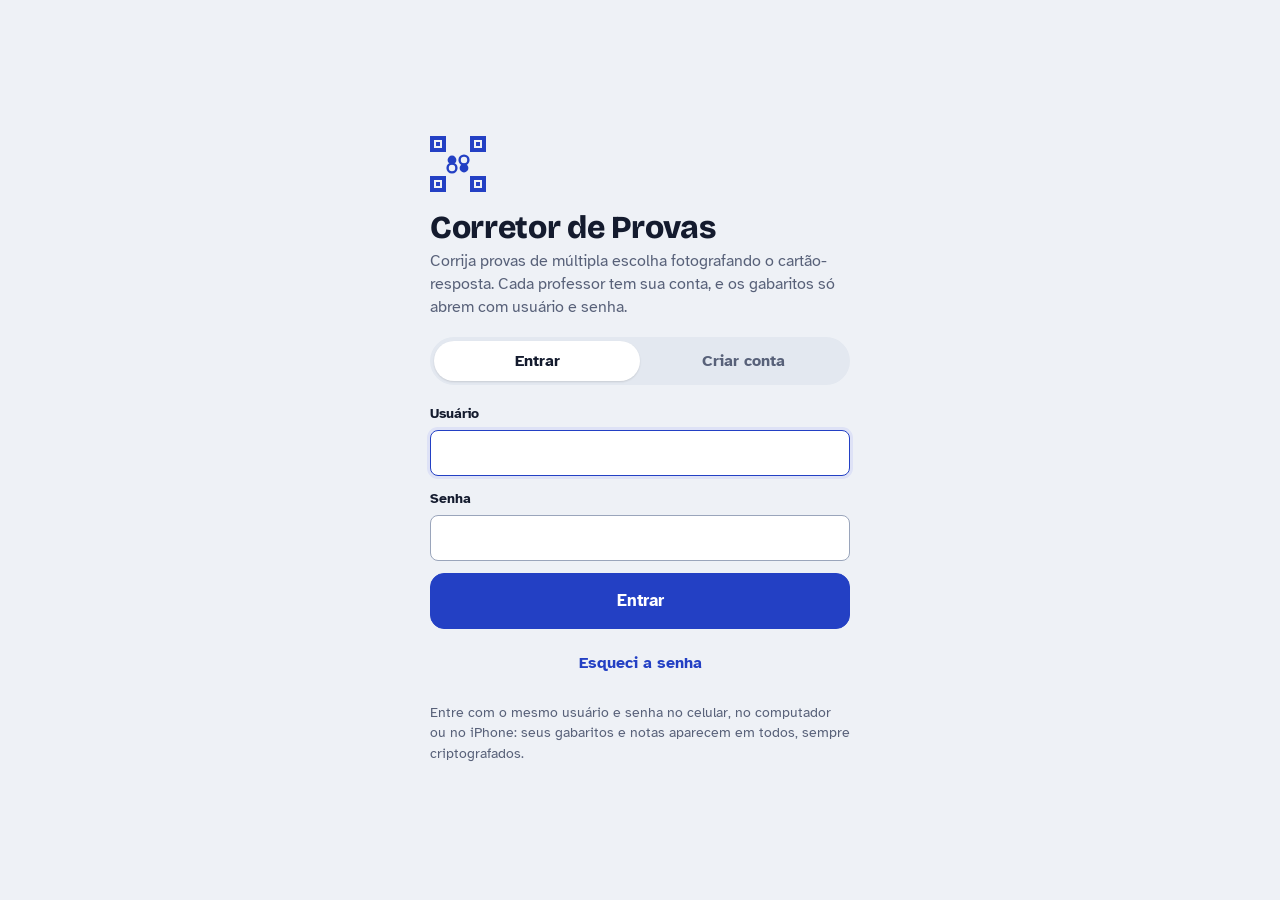
==== commit 628e5415: "Versão 1.3: sem zoom no celular e escolha de cor do app - campos com 16px, touch-action e viewport s" ====
--- a/docs/index.html
+++ b/docs/index.html
@@ -2,7 +2,7 @@
 <html lang="pt-BR">
 <head>
 <meta charset="utf-8">
-<meta name="viewport" content="width=device-width, initial-scale=1, viewport-fit=cover">
+<meta name="viewport" content="width=device-width, initial-scale=1, maximum-scale=1, user-scalable=no, viewport-fit=cover">
 <meta name="theme-color" content="#2340C4">
 <meta name="description" content="Corrija provas de múltipla escolha fotografando o cartão-resposta.">
 <meta name="apple-mobile-web-app-capable" content="yes">
@@ -71,6 +71,9 @@
 h3 { font-size: 1.02rem; font-weight: 600; }
 p { margin: 0; }
 button, input, select { font: inherit; color: inherit; }
+/* campos com menos de 16px fazem o celular dar zoom ao tocar; toque duplo também dá zoom */
+input, select, textarea { font-size: 16px !important; }
+html { touch-action: manipulation; -webkit-text-size-adjust: 100%; text-size-adjust: 100%; }
 :focus-visible { outline: 3px solid var(--accent); outline-offset: 2px; }
 .gutter { padding-left: max(16px, env(safe-area-inset-left, 0px)); padding-right: max(16px, env(safe-area-inset-right, 0px)); }
 .inner { max-width: 880px; margin: 0 auto; }
@@ -182,6 +185,11 @@
 .seg button { border: 0; background: transparent; border-radius: 999px; min-height: 40px; font-weight: 700; color: var(--muted); cursor: pointer; }
 .seg button[aria-pressed="true"] { background: var(--surface); color: var(--ink); box-shadow: 0 1px 2px rgba(0,0,0,.12); }
 .err { color: var(--bad); font-weight: 700; font-size: 0.9rem; }
+.seg.tres { grid-template-columns: repeat(3, 1fr); max-width: 420px; }
+.cores { display: grid; grid-template-columns: repeat(auto-fill, minmax(104px, 1fr)); gap: 8px; }
+.cor { display: flex; align-items: center; gap: 8px; min-height: 44px; padding: 0 12px; border-radius: 999px; border: 1.5px solid var(--line); background: var(--surface); font-weight: 700; cursor: pointer; }
+.cor[aria-checked="true"] { border-color: var(--accent); box-shadow: 0 0 0 2px var(--accent-soft); }
+.cor .amostra { width: 20px; height: 20px; border-radius: 50%; flex: none; background: linear-gradient(135deg, var(--a) 50%, var(--b) 50%); }
 
 .modal-back { position: fixed; inset: 0; z-index: 20; background: rgba(8, 12, 24, 0.55); display: grid; place-items: end center;
   padding: 16px max(16px, env(safe-area-inset-right, 0px)) calc(16px + env(safe-area-inset-bottom, 0px)) max(16px, env(safe-area-inset-left, 0px)); }
@@ -282,6 +290,45 @@
 async function encBytes(key, bytes) { const iv = crypto.getRandomValues(new Uint8Array(12)); return { iv, ct: await crypto.subtle.encrypt({ name: "AES-GCM", iv }, key, bytes) }; }
 async function decBytes(key, o) { return crypto.subtle.decrypt({ name: "AES-GCM", iv: o.iv }, key, o.ct); }
 const IN_CLAUDE = !!(window.claude && typeof window.claude.use === "function");
+
+/* Aparência: cor de destaque e modo claro/escuro, guardados neste aparelho */
+const APAR_KEY = "corretor-provas.aparencia";
+const CORES = {
+  azul:    { nome: "Azul",    l: "#2340C4", d: "#8EA2FF" },
+  verde:   { nome: "Verde",   l: "#12715A", d: "#5DD3A6" },
+  roxo:    { nome: "Roxo",    l: "#6639C2", d: "#B79CFF" },
+  vinho:   { nome: "Vinho",   l: "#A1234A", d: "#FF8FB0" },
+  laranja: { nome: "Laranja", l: "#AE4E08", d: "#FFAE68" },
+  grafite: { nome: "Grafite", l: "#2F3A4F", d: "#C2CAD8" },
+};
+function mix(a, b, t) { // mistura duas cores hex (t = quanto de b)
+  const p = (h) => [1, 3, 5].map((i) => parseInt(h.slice(i, i + 2), 16));
+  const [x, y] = [p(a), p(b)];
+  return "#" + x.map((v, i) => Math.round(v + (y[i] - v) * t).toString(16).padStart(2, "0")).join("");
+}
+function aparenciaCSS() {
+  let css = "";
+  for (const [id, c] of Object.entries(CORES)) {
+    const light = `--accent:${c.l};--accent-ink:#FFFFFF;--accent-soft:${mix(c.l, "#FFFFFF", 0.85)};--seq1:${mix(c.l, "#FFFFFF", 0.75)};--seq2:${mix(c.l, "#FFFFFF", 0.5)};--seq3:${mix(c.l, "#FFFFFF", 0.22)};--seq4:${mix(c.l, "#000000", 0.12)};`;
+    const dark = `--accent:${c.d};--accent-ink:#0E1320;--accent-soft:${mix(c.d, "#161D2D", 0.72)};--seq1:${mix(c.d, "#161D2D", 0.72)};--seq2:${mix(c.d, "#161D2D", 0.45)};--seq3:${mix(c.d, "#161D2D", 0.15)};--seq4:${mix(c.d, "#FFFFFF", 0.35)};`;
+    css += `:root[data-cor="${id}"]{${light}}@media (prefers-color-scheme: dark){:root[data-cor="${id}"]:not([data-theme="light"]){${dark}}}:root[data-theme="dark"][data-cor="${id}"]{${dark}}`;
+  }
+  return css;
+}
+function lerAparencia() { try { return { cor: "azul", modo: "auto", ...JSON.parse(ls.get(APAR_KEY) || "{}") }; } catch { return { cor: "azul", modo: "auto" }; } }
+function aplicarAparencia(a = lerAparencia()) {
+  let st = document.getElementById("estilo-cores");
+  if (!st) { st = document.createElement("style"); st.id = "estilo-cores"; st.textContent = aparenciaCSS(); document.head.appendChild(st); }
+  const root = document.documentElement;
+  root.dataset.cor = CORES[a.cor] ? a.cor : "azul";
+  if (a.modo === "claro") root.dataset.theme = "light"; else if (a.modo === "escuro") root.dataset.theme = "dark"; else if (!IN_CLAUDE) delete root.dataset.theme;
+  const fundo = getComputedStyle(root).getPropertyValue("--surface").trim() || "#FFFFFF";
+  const meta = document.querySelector('meta[name="theme-color"]');
+  if (meta) meta.content = fundo;
+  const claro = parseInt(fundo.slice(1, 3), 16) > 128; // fundo claro → ícones escuros na barra
+  try { if (window.AndroidBridge && window.AndroidBridge.setBarColor) window.AndroidBridge.setBarColor(fundo, claro); } catch {}
+}
+try { matchMedia("(prefers-color-scheme: dark)").addEventListener("change", () => aplicarAparencia()); } catch {}
 const HAS_GZ = typeof CompressionStream !== "undefined" && typeof DecompressionStream !== "undefined";
 async function gz(bytes, compress) {
   const st = new Blob([bytes]).stream().pipeThrough(compress ? new CompressionStream("gzip") : new DecompressionStream("gzip"));
@@ -423,6 +470,7 @@
   const m = `${e && e.message} ${e && e.code}`;
   if (/schema cache|does not exist|PGRST205|42P01/i.test(m)) return "Falta criar as tabelas no Supabase: rode o arquivo configurar.sql no SQL Editor.";
   if (/permission denied|42501|row-level security/i.test(m)) return "O Supabase recusou o acesso às tabelas: rode o configurar.sql de novo no SQL Editor.";
+  if (/email.*rate limit|over_email_send_rate_limit/i.test(m)) return "O Supabase está tentando mandar e-mail de confirmação. Desligue “Confirm email” em Authentication → Sign In / Providers → Email, apague o usuário pendente em Authentication → Users e toque em Tentar de novo.";
   if (/rate limit|over_.*limit/i.test(m)) return "O Supabase bloqueou novas contas por alguns minutos (limite de segurança). Tento de novo sozinho.";
   if (/signup.*(disabled|not allowed)|signup_disabled/i.test(m)) return "O cadastro está desligado no Supabase: em Authentication → Sign In / Providers, ative “Allow new users to sign up”.";
   if (/email.*invalid|email_address_invalid/i.test(m)) return `O Supabase recusou o e-mail interno da conta (${e.message}).`;
@@ -1890,6 +1938,11 @@
       <p class="small muted">Use o mesmo usuário e senha no celular, no computador ou no iPhone: gabaritos, notas e imagens dos cartões aparecem em todos. Tudo é enviado já criptografado com a sua senha; nem o servidor consegue ler.</p>
       <p class="small" id="sync-note">${esc(syncText())}</p>
       <div><button class="btn" type="button" id="sx-sync" ${sync.on || sync.authPw ? "" : "disabled"}>${sync.on ? "Sincronizar agora" : "Tentar de novo"}</button></div></div>` : ""}
+    <div class="panel"><h3>Aparência</h3>
+      <p class="small muted">Escolha a cor do app neste aparelho.</p>
+      <div class="cores" role="radiogroup" aria-label="Cor do app">${Object.entries(CORES).map(([id, c]) => `<button type="button" class="cor" role="radio" data-cor-id="${id}" aria-checked="${lerAparencia().cor === id}" aria-label="${c.nome}"><span class="amostra" style="--a:${c.l};--b:${c.d}"></span>${c.nome}</button>`).join("")}</div>
+      <div class="seg tres" role="group" aria-label="Claro ou escuro">${[["auto", "Automático"], ["claro", "Claro"], ["escuro", "Escuro"]].map(([id, n]) => `<button type="button" data-modo="${id}" aria-pressed="${lerAparencia().modo === id}">${n}</button>`).join("")}</div>
+    </div>
     <div class="panel"><h3>Backup</h3>
       <p class="small muted">O backup reúne gabaritos, notas e imagens dos cartões num arquivo criptografado, que só abre com a senha em uso quando você o gerou. Guarde-o no seu e-mail ou Drive para não perder nada se trocar de celular.</p>
       <div class="row"><button class="btn primary" type="button" id="sx-exp">Baixar backup</button><button class="btn" type="button" id="sx-imp">Restaurar backup</button></div>
@@ -1912,6 +1965,9 @@
     if (await saveFile(`backup-corretor-${slug((S.data.user && S.data.user.username) || "conta")}-${new Date().toISOString().slice(0, 10)}.json`, blob)) toast("Backup pronto");
   };
   $("#sx-imp").onclick = () => { S.importMode = "merge"; $("#file-backup").click(); };
+  const salvarAparencia = (mud) => { const a = { ...lerAparencia(), ...mud }; ls.set(APAR_KEY, JSON.stringify(a)); aplicarAparencia(a); const y = window.scrollY; render(); window.scrollTo(0, y); };
+  v.querySelectorAll("[data-cor-id]").forEach((b) => (b.onclick = () => salvarAparencia({ cor: b.dataset.corId })));
+  v.querySelectorAll("[data-modo]").forEach((b) => (b.onclick = () => salvarAparencia({ modo: b.dataset.modo })));
   const sb = $("#sx-sync");
   if (sb) sb.onclick = async () => { sb.disabled = true; $("#sync-note").textContent = "Sincronizando…"; sync.dirty = true; await syncNow(); if (!sync.err && sync.on) toast("Tudo sincronizado"); render(); };
   $("#sx-pw").onsubmit = async (e) => {
@@ -1979,6 +2035,7 @@
 window.addEventListener("online", () => { if (sync.on && S.key) syncNow(); });
 ["pointerdown", "keydown"].forEach((ev) => document.addEventListener(ev, () => (S.lastActive = Date.now()), { passive: true }));
 setInterval(() => { if (S.key && Date.now() - S.lastActive > AUTOLOCK_MIN * 60000) logout("Você saiu por inatividade. Entre de novo para continuar."); }, 20000);
+aplicarAparencia();
 renderLock();
 </script>
 
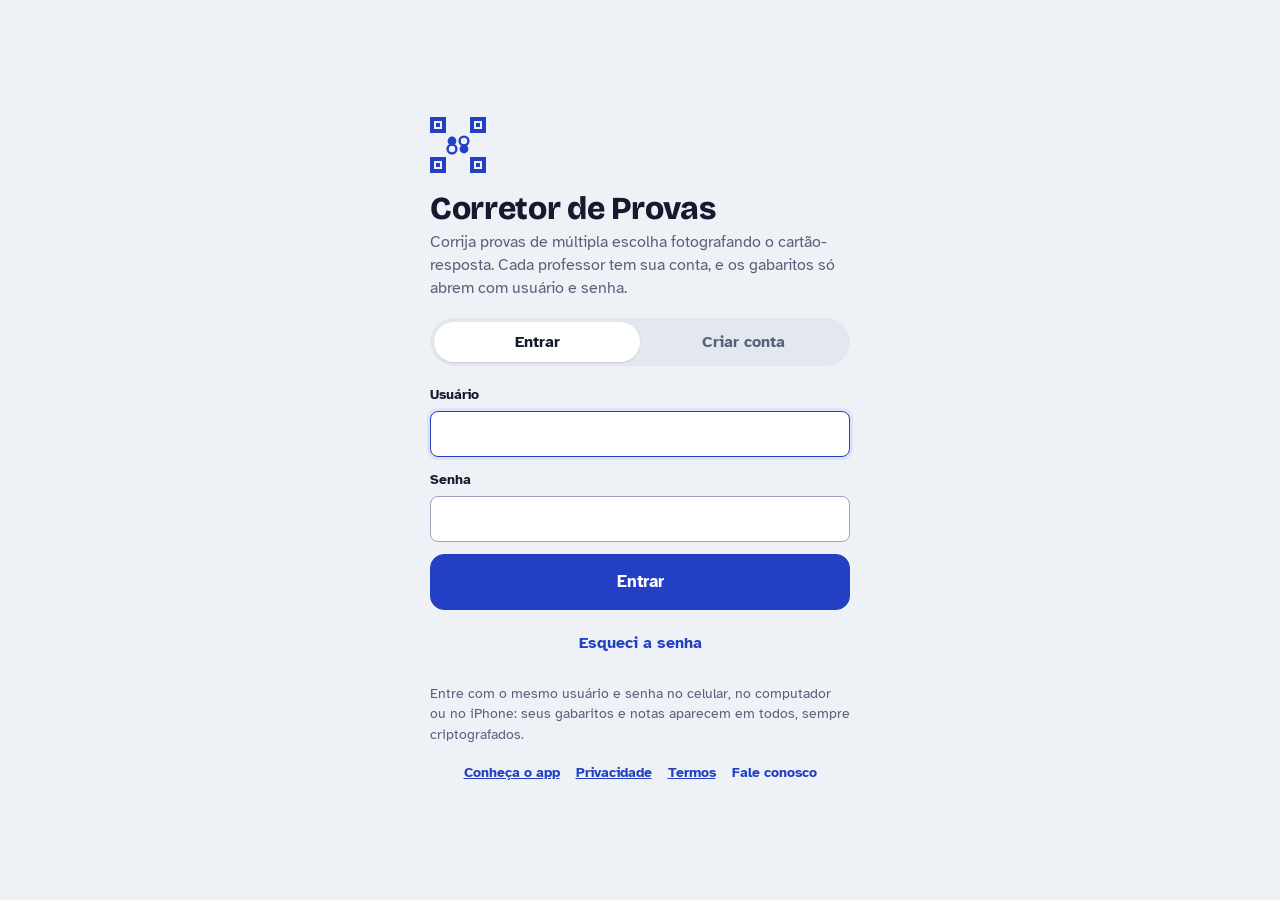
==== commit 8699eeb0: "Versão 1.5: pronto para outros professores testarem - chave de recuperação e "Esqueci a senha" (cofr" ====
--- a/docs/index.html
+++ b/docs/index.html
@@ -185,6 +185,21 @@
 .seg button { border: 0; background: transparent; border-radius: 999px; min-height: 40px; font-weight: 700; color: var(--muted); cursor: pointer; }
 .seg button[aria-pressed="true"] { background: var(--surface); color: var(--ink); box-shadow: 0 1px 2px rgba(0,0,0,.12); }
 .err { color: var(--bad); font-weight: 700; font-size: 0.9rem; }
+.formatos { display: grid; grid-template-columns: repeat(auto-fill, minmax(150px, 1fr)); gap: 8px; }
+.formato { display: flex; flex-direction: column; align-items: flex-start; gap: 2px; text-align: left; padding: 10px 12px; border-radius: 10px; border: 1.5px solid var(--line); background: var(--surface); cursor: pointer; }
+.formato span { font-size: 0.8rem; color: var(--muted); }
+.formato[aria-checked="true"] { border-color: var(--accent); box-shadow: 0 0 0 2px var(--accent-soft); }
+.formato[disabled] { opacity: .5; cursor: not-allowed; }
+.formato-previa { max-height: 340px; width: auto; }
+.aceite { display: flex; gap: 10px; align-items: flex-start; font-size: 0.9rem; cursor: pointer; }
+.aceite input { width: 20px; height: 20px; margin: 2px 0 0; flex: none; accent-color: var(--accent); }
+.aceite a, .rodape a, .link { color: var(--accent); font-weight: 700; }
+.rodape { display: flex; flex-wrap: wrap; gap: 6px 16px; justify-content: center; }
+.link { background: none; border: 0; padding: 0; cursor: pointer; font-size: inherit; }
+.chave { font-size: clamp(0.95rem, 4.6vw, 1.25rem); letter-spacing: 0.04em; white-space: nowrap; text-align: center; padding: 14px; border-radius: 10px; background: var(--sunk); border: 1.5px dashed var(--accent); user-select: all; overflow-wrap: anywhere; }
+.passos { margin: 0; padding-left: 1.3em; display: flex; flex-direction: column; gap: 8px; }
+textarea { font: inherit; color: inherit; width: 100%; min-width: 0; padding: 10px 12px; border-radius: 8px; border: 1.5px solid var(--line-strong); background: var(--surface); resize: vertical; }
+textarea:focus { border-color: var(--accent); outline: none; box-shadow: 0 0 0 3px var(--accent-soft); }
 .seg.tres { grid-template-columns: repeat(3, 1fr); max-width: 420px; }
 .cores { display: grid; grid-template-columns: repeat(auto-fill, minmax(104px, 1fr)); gap: 8px; }
 .cor { display: flex; align-items: center; gap: 8px; min-height: 44px; padding: 0 12px; border-radius: 999px; border: 1.5px solid var(--line); background: var(--surface); font-weight: 700; cursor: pointer; }
@@ -334,20 +349,79 @@
   const st = new Blob([bytes]).stream().pipeThrough(compress ? new CompressionStream("gzip") : new DecompressionStream("gzip"));
   return new Uint8Array(await new Response(st).arrayBuffer());
 }
-async function sealVault(key, salt, data) {
+/* Cofre v3 ("envelope"): os dados são cifrados com uma chave aleatória própria (DK).
+   A DK fica guardada embrulhada pela senha (wp) e, se o professor criou, pela chave de
+   recuperação (wr). Trocar a senha só reembrulha a DK. Cofres v2 (chave = senha) ainda
+   abrem e são convertidos no login (migrarCofre). */
+async function importDK(raw) { return crypto.subtle.importKey("raw", raw, "AES-GCM", false, ["encrypt", "decrypt"]); }
+async function embrulhar(key, raw) { const { iv, ct } = await encBytes(key, raw); return { iv: b64(iv), ct: b64(ct) }; }
+async function desembrulhar(key, w) { return new Uint8Array(await decBytes(key, { iv: unb64(w.iv), ct: unb64(w.ct) })); }
+async function decifrarDados(o, key) {
+  let pt = new Uint8Array(await decBytes(key, { iv: unb64(o.iv), ct: unb64(o.ct) }));
+  if (o.z) pt = await gz(pt, false);
+  return JSON.parse(td.decode(pt));
+}
+async function sealVault(data = S.data) {
   let pt = te.encode(JSON.stringify(data));
   if (HAS_GZ) pt = await gz(pt, true);
-  const { iv, ct } = await encBytes(key, pt);
-  return JSON.stringify({ app: "corretor-provas", v: 2, kdf: "PBKDF2-SHA256", iter: ITER, z: HAS_GZ ? 1 : 0, t: Date.now(), salt: b64(salt), iv: b64(iv), ct: b64(ct) });
-}
+  const { iv, ct } = await encBytes(S.key, pt);
+  const o = { app: "corretor-provas", v: S.dk ? 3 : 2, kdf: "PBKDF2-SHA256", iter: ITER, z: HAS_GZ ? 1 : 0, t: Date.now(), salt: b64(S.salt), iv: b64(iv), ct: b64(ct) };
+  if (S.dk) Object.assign(o, { kid: S.kid, wp: S.wrap.wp, wpT: S.wrap.wpT || 0, wr: S.wrap.wr || null, wrT: S.wrap.wrT || 0 });
+  return JSON.stringify(o);
+}
+const embrulhosDe = (o) => (o.v >= 3 ? { wp: o.wp, wpT: o.wpT || 0, wr: o.wr || null, wrT: o.wrT || 0 } : null);
 async function openVault(blob, pw) {
   const o = JSON.parse(blob);
   if (o.app !== "corretor-provas") throw new Error("formato");
-  const salt = unb64(o.salt);
-  const key = await deriveKey(pw, salt, o.iter || ITER);
-  let pt = new Uint8Array(await decBytes(key, { iv: unb64(o.iv), ct: unb64(o.ct) })); // falha se a senha estiver errada
-  if (o.z) pt = await gz(pt, false);
-  return { key, salt, data: JSON.parse(td.decode(pt)) };
+  const salt = unb64(o.salt), pwKey = await deriveKey(pw, salt, o.iter || ITER);
+  let key = pwKey, dk = null;
+  if (o.v >= 3) { dk = await desembrulhar(pwKey, o.wp); key = await importDK(dk); } // falha se a senha estiver errada
+  return { key, salt, dk, wrap: embrulhosDe(o), kid: o.kid || null, data: await decifrarDados(o, key) };
+}
+/* Chave de recuperação: 20 caracteres (100 bits). Nunca sai do aparelho; o servidor só guarda um resumo dela. */
+const REC_ALFA = "ABCDEFGHJKLMNPQRSTUVWXYZ23456789";
+function novoCodigo() { const r = crypto.getRandomValues(new Uint8Array(20)); return Array.from(r, (b, i) => REC_ALFA[b % 32] + (i % 4 === 3 && i < 19 ? "-" : "")).join(""); }
+const normCodigo = (c) => String(c || "").toUpperCase().replace(/[^A-Z0-9]/g, "");
+async function pbkdf(secret, sal, iter = 200000) { return crypto.subtle.importKey("raw", te.encode(secret), "PBKDF2", false, ["deriveBits", "deriveKey"]).then((base) => ({ base, sal: te.encode(sal), iter })); }
+async function chaveRecuperacao(user, code) {
+  const { base, sal, iter } = await pbkdf(normCodigo(code), "corretor-provas/rec/" + normUser(user));
+  return crypto.subtle.deriveKey({ name: "PBKDF2", salt: sal, iterations: iter, hash: "SHA-256" }, base, { name: "AES-GCM", length: 256 }, false, ["encrypt", "decrypt"]);
+}
+async function verificadorRec(user, code) { // o que o aparelho envia para provar que tem a chave
+  const { base, sal, iter } = await pbkdf(normCodigo(code), "corretor-provas/verif/" + normUser(user));
+  return Array.from(new Uint8Array(await crypto.subtle.deriveBits({ name: "PBKDF2", salt: sal, iterations: iter, hash: "SHA-256" }, base, 256)), (b) => b.toString(16).padStart(2, "0")).join("");
+}
+async function sha256hex(txt) { return Array.from(new Uint8Array(await crypto.subtle.digest("SHA-256", te.encode(txt))), (b) => b.toString(16).padStart(2, "0")).join(""); }
+async function openWithRecovery(blob, user, code) {
+  const o = JSON.parse(blob);
+  if (!o.wr) throw new Error("sem chave");
+  const dk = await desembrulhar(await chaveRecuperacao(user, code), o.wr), key = await importDK(dk);
+  return { key, salt: unb64(o.salt), dk, wrap: embrulhosDe(o), kid: o.kid, data: await decifrarDados(o, key) };
+}
+function adotar(v, data = v.data) { Object.assign(S, { key: v.key, salt: v.salt, dk: v.dk || null, wrap: v.wrap || null, kid: v.kid || null, data }); }
+async function novoCofre(pw) { // chave própria nova + embrulho pela senha
+  S.salt = crypto.getRandomValues(new Uint8Array(16));
+  S.dk = crypto.getRandomValues(new Uint8Array(32)); S.key = await importDK(S.dk); S.kid = uid();
+  S.wrap = { wp: await embrulhar(await deriveKey(pw, S.salt), S.dk), wpT: Date.now(), wr: null, wrT: 0 };
+}
+async function trocarEmbrulhoSenha(pw) { // nova senha: só reembrulha a chave própria
+  S.salt = crypto.getRandomValues(new Uint8Array(16));
+  S.wrap = { ...S.wrap, wp: await embrulhar(await deriveKey(pw, S.salt), S.dk), wpT: Date.now() };
+}
+async function migrarCofre(pw) { // cofre antigo (chave = senha) → chave própria; imagens recifradas
+  const antiga = S.key, rec = S.wrap;
+  await novoCofre(pw);
+  if (rec && rec.wr) Object.assign(S.wrap, { wr: rec.wr, wrT: rec.wrT });
+  for (const r of S.data.results) { try { const bytes = await imageBytes(r.id, antiga); if (bytes) await putImageEnc(r.id, await encBytes(S.key, bytes)); } catch {} }
+  await persist();
+}
+/* o cofre remoto usa a mesma chave própria que este aparelho? */
+function mesmaChave(blob) { const o = JSON.parse(blob); return o.v >= 3 ? o.kid === S.kid : !S.dk && o.salt === b64(S.salt); }
+function adotarEmbrulhos(blob) { // senha trocada ou chave de recuperação criada em outro aparelho
+  const o = JSON.parse(blob);
+  if (o.v < 3 || !S.wrap || o.kid !== S.kid) return;
+  if ((o.wpT || 0) > (S.wrap.wpT || 0)) { S.wrap.wp = o.wp; S.wrap.wpT = o.wpT; S.salt = unb64(o.salt); }
+  if ((o.wrT || 0) > (S.wrap.wrT || 0)) { S.wrap.wr = o.wr; S.wrap.wrT = o.wrT; }
 }
 const blobTime = (b) => { try { return JSON.parse(b).t || 0; } catch { return -1; } };
 
@@ -392,6 +466,8 @@
    professor: o servidor nunca vê a senha real nem a chave do cofre.
    ============================================================ */
 const SUPA = { url: "https://imkikvxszvxucdowyvyl.supabase.co", key: "sb_publishable_QvhyTYiDhp2ZuEsQ8n2ECg_SOnV1c_E" }; // projeto Supabase do professor (chave pública: a proteção vem das regras por linha)
+const APP_VERSAO = "1.5";
+const TERMOS_VERSAO = "2026-10-29";
 const sync = { on: false, token: null, exp: 0, uid: null, email: null, authPw: null, remoteT: 0, dirty: false, last: 0, err: "", pendingImgs: new Set() };
 const syncEnabled = () => !IN_CLAUDE && !!SUPA.url && !!SUPA.key;
 async function authSecret(user, pw) {
@@ -416,7 +492,10 @@
   return data;
 }
 function setSession(d) { sync.token = d.access_token; sync.uid = d.user.id; sync.exp = Date.now() + ((d.expires_in || 3600) - 60) * 1000; }
-async function syncSignIn() { setSession(await supa("/auth/v1/token?grant_type=password", { method: "POST", auth: false, body: { email: sync.email, password: sync.authPw } })); }
+async function syncSignIn() {
+  try { setSession(await supa("/auth/v1/token?grant_type=password", { method: "POST", auth: false, body: { email: sync.email, password: sync.authPw } })); }
+  catch (e) { if (e.status === 400 && /invalid|credentials/i.test(e.message + " " + e.code)) e.authFail = true; throw e; }
+}
 async function syncSignUp() {
   try {
     const d = await supa("/auth/v1/signup", { method: "POST", auth: false, body: { email: sync.email, password: sync.authPw } });
@@ -435,17 +514,12 @@
 }
 async function remoteVault() { const rows = await api(`/rest/v1/cofres?select=blob,t&user_id=eq.${sync.uid}`); return rows && rows[0] ? rows[0] : null; }
 async function pushVault() {
-  const t = Date.now(), blob = await sealVault(S.key, S.salt, S.data);
+  const t = Date.now(), blob = await sealVault();
   await api("/rest/v1/cofres", { method: "POST", prefer: "resolution=merge-duplicates,return=minimal", body: { user_id: sync.uid, blob, t } });
   ls.set(PREFIX + S.acct, blob);
   sync.remoteT = t; sync.dirty = false; sync.last = Date.now(); sync.err = "";
 }
-async function openWithKey(blob, key) {
-  const o = JSON.parse(blob);
-  let pt = new Uint8Array(await decBytes(key, { iv: unb64(o.iv), ct: unb64(o.ct) }));
-  if (o.z) pt = await gz(pt, false);
-  return JSON.parse(td.decode(pt));
-}
+async function openWithKey(blob, key) { return decifrarDados(JSON.parse(blob), key); }
 /* junta as alterações de dois aparelhos: fica a versão mais nova de cada item; exclusões valem */
 const itemT = (x) => x.upd || x.edited || x.created || 0;
 function mergeData(a, b) {
@@ -508,11 +582,11 @@
   if (remote) {
     let v;
     if (pw) v = await openVault(remote.blob, pw);
-    else if (JSON.parse(remote.blob).salt === b64(S.salt)) v = { key: S.key, salt: S.salt, data: await openWithKey(remote.blob, S.key) };
+    else if (mesmaChave(remote.blob)) { adotarEmbrulhos(remote.blob); v = { key: S.key, salt: S.salt, dk: S.dk, wrap: S.wrap, kid: S.kid, data: await openWithKey(remote.blob, S.key) }; }
     else throw syncErr("Para juntar os dados deste aparelho com os da nuvem, toque em Sair e entre de novo com seu usuário e senha.", "relogin");
     const merged = S.data ? mergeData(S.data, v.data) : v.data;
     push = canon(merged) !== canon(v.data);
-    Object.assign(S, { key: v.key, salt: v.salt, data: merged });
+    adotar(v, merged);
     sync.remoteT = remote.t;
   } else if (!S.data) throw syncErr("Usuário ou senha incorretos.", "wrongpw");
   sync.on = true; sync.err = "";
@@ -522,7 +596,9 @@
 let syncChain = Promise.resolve();
 function syncNow() {
   if (!S.key || (!sync.on && !sync.authPw)) return syncChain;
-  syncChain = syncChain.then(doSync).catch((e) => { console.warn(e); sync.err = e.code === "offline" ? "Sem internet agora. Sincronizo quando a conexão voltar." : explain(e); updateSyncNote(); });
+  syncChain = syncChain.then(doSync).catch((e) => {
+    console.warn(e);
+    if (e.authFail && sync.on) { logout("A senha desta conta foi trocada em outro aparelho. Entre com a senha nova."); return; } sync.err = e.code === "offline" ? "Sem internet agora. Sincronizo quando a conexão voltar." : explain(e); updateSyncNote(); });
   return syncChain;
 }
 async function doSync() {
@@ -534,7 +610,8 @@
   const remote = await remoteVault();
   let changed = false;
   if (remote && remote.t > sync.remoteT) {
-    if (JSON.parse(remote.blob).salt !== b64(S.salt)) { sync.on = false; logout("A senha desta conta foi trocada em outro aparelho. Entre com a senha nova."); return; }
+    if (!mesmaChave(remote.blob)) { sync.on = false; logout("Os dados desta conta foram protegidos de novo em outro aparelho. Entre de novo com seu usuário e senha."); return; }
+    adotarEmbrulhos(remote.blob);
     const rdata = await openWithKey(remote.blob, S.key), before = canon(S.data);
     S.data = mergeData(S.data, rdata);
     changed = canon(S.data) !== before;
@@ -543,6 +620,7 @@
     else ls.set(PREFIX + S.acct, remote.blob);
   }
   if (sync.dirty || !remote) await pushVault();
+  await enviarVerificador();
   for (const rid of [...sync.pendingImgs]) {
     const o = await idb.get(imgKey(rid)).catch(() => null);
     if (o) await api("/rest/v1/imagens", { method: "POST", prefer: "resolution=merge-duplicates,return=minimal", body: { user_id: sync.uid, id: rid, iv: b64(o.iv), ct: b64(o.ct) } });
@@ -650,7 +728,7 @@
 const AUTOLOCK_MIN = 10;
 
 async function persist() {
-  const blob = await sealVault(S.key, S.salt, S.data);
+  const blob = await sealVault();
   const local = ls.set(PREFIX + S.acct, blob);
   const remote = await cloudWrite("conta-" + S.acct, { blob, t: Date.now() });
   if (!local && !remote && !sync.on) toast("Não consegui salvar. Faça um backup na aba Conta.");
@@ -693,21 +771,56 @@
    inclusive reduzido: a leitura não depende do tamanho.
    ============================================================ */
 const BLK = { mk: 9, dx: 6, dy: 7, r: 2.2, gap: 5, numW: 8, bit: 3.6 };
-function blockLayout(nQ, nAlt) {
-  const maxRows = nQ <= 60 ? 15 : 25;
-  const cols = Math.ceil(nQ / maxRows), rows = Math.ceil(nQ / cols);
-  const colW = BLK.numW + nAlt * BLK.dx, gridW = cols * colW + (cols - 1) * BLK.gap;
-  const W = Math.max(gridW + 8, 84), x0 = (W - gridW) / 2, m = BLK.mk / 2;
-  const headY = BLK.mk + 3, y0 = headY + 6.2;
-  const q = [], heads = [];
-  for (let c = 0; c < cols; c++) heads.push(x0 + c * (colW + BLK.gap) + BLK.numW + BLK.dx / 2);
-  for (let i = 0; i < nQ; i++) {
-    const c = Math.floor(i / rows), r = i % rows, cx = x0 + c * (colW + BLK.gap);
-    q.push({ n: i + 1, nx: cx + BLK.numW - 1.6, y: y0 + r * BLK.dy, b: Array.from({ length: nAlt }, (_, a) => cx + BLK.numW + BLK.dx / 2 + a * BLK.dx) });
-  }
-  const lastY = y0 + (rows - 1) * BLK.dy, H = lastY + BLK.r + 3 + BLK.mk;
-  return { q, heads, W, H, m, headY, nAlt, mk: [[m, m], [W - m, m], [W - m, H - m], [m, H - m]] };
-}
+/* Formatos do cartão. "colunas" é o original: NÃO mude a geometria dele (cartões já impressos dependem disso). */
+const FORMATOS = {
+  colunas: { nome: "Colunas", desc: "Colunas de até 15 questões lado a lado (padrão)." },
+  vertical: { nome: "Uma coluna", desc: "Todas as questões uma embaixo da outra.", max: 35 },
+  horizontal: { nome: "Horizontal", desc: "Questões lado a lado, com A–E embaixo de cada número." },
+  blocos: { nome: "Blocos de 5", desc: "Blocos de 5 questões, um ao lado do outro." },
+};
+const formatoDe = (g) => (FORMATOS[g.layout] && !(FORMATOS[g.layout].max < g.nQ) ? g.layout || "colunas" : "colunas");
+/* devolve tudo em mm: questões (número, centros das bolinhas, caixa da questão), letras de cabeçalho, molduras e marcadores */
+function blockLayout(nQ, nAlt, modo = "colunas") {
+  const { dx, dy, numW, gap, r } = BLK, m = BLK.mk / 2, top = BLK.mk + 3;
+  const q = [], heads = [], frames = [];
+  const linha = (n, x, y) => ({ n, num: { x: x + numW - 1.6, y, anchor: "end" }, pts: Array.from({ length: nAlt }, (_, a) => [x + numW + dx / 2 + a * dx, y]), box: [x + numW - 0.6, y - 3.4, nAlt * dx + 1.2, 6.8] });
+  let W, bottom;
+  if (modo === "horizontal") {
+    const per = nQ <= 10 ? nQ : nQ <= 40 ? 10 : 20, qdx = 7.5, lw = 6, lines = Math.ceil(nQ / per), lineH = 6 + nAlt * dx + 5;
+    const cw = lw + per * qdx; W = Math.max(cw + 8, 84);
+    const x0 = (W - cw) / 2;
+    for (let l = 0; l < lines; l++) for (let a = 0; a < nAlt; a++) heads.push({ x: x0 + lw / 2, y: top + l * lineH + 6 + dx / 2 + a * dx, t: LET[a] });
+    for (let i = 0; i < nQ; i++) {
+      const l = Math.floor(i / per), x = x0 + lw + (i % per) * qdx + qdx / 2, y0 = top + l * lineH;
+      q.push({ n: i + 1, num: { x, y: y0 + 2.2, anchor: "middle" }, pts: Array.from({ length: nAlt }, (_, a) => [x, y0 + 6 + dx / 2 + a * dx]), box: [x - 3.4, y0 + 5.4, 6.8, nAlt * dx + 1.2] });
+    }
+    bottom = top + (lines - 1) * lineH + 6 + nAlt * dx;
+  } else if (modo === "blocos") {
+    const nb = Math.ceil(nQ / 5), per = nb <= 2 ? nb : nb <= 4 ? 2 : nb <= 9 ? 3 : 4, bw = numW + nAlt * dx, bh = 6.2 + 5 * dy, gx = per >= 4 ? 4.5 : 7, gy = 6;
+    // as molduras ficam a pelo menos 2,5 mm dos marcadores (não podem encostar neles)
+    const cw = per * bw + (per - 1) * gx; W = Math.max(cw + 2 * (BLK.mk + 2.5), 84);
+    const x0 = (W - cw) / 2, top2 = top + 2.5;
+    for (let b = 0; b < nb; b++) {
+      const bx = x0 + (b % per) * (bw + gx), by = top2 + Math.floor(b / per) * (bh + gy), rowsHere = Math.min(5, nQ - b * 5);
+      frames.push([bx + 1, by - 3, bw + 1, 6.2 + rowsHere * dy + 1.2]);
+      for (let a = 0; a < nAlt; a++) heads.push({ x: bx + numW + dx / 2 + a * dx, y: by, t: LET[a] });
+      for (let k = 0; k < rowsHere; k++) q.push(linha(b * 5 + k + 1, bx, by + 6.2 + k * dy));
+    }
+    bottom = Math.max(...q.map((x) => x.pts[0][1])) + r + 2.5;
+  } else { // "colunas" (original) e "vertical" (uma coluna só)
+    const maxRows = modo === "vertical" ? nQ : nQ <= 60 ? 15 : 25;
+    const cols = Math.ceil(nQ / maxRows), rows = Math.ceil(nQ / cols);
+    const colW = numW + nAlt * dx, gridW = cols * colW + (cols - 1) * gap;
+    W = Math.max(gridW + 8, 84);
+    const x0 = (W - gridW) / 2, y0 = top + 6.2;
+    for (let c = 0; c < cols; c++) for (let a = 0; a < nAlt; a++) heads.push({ x: x0 + c * (colW + gap) + numW + dx / 2 + a * dx, y: top, t: LET[a] });
+    for (let i = 0; i < nQ; i++) q.push(linha(i + 1, x0 + Math.floor(i / rows) * (colW + gap), y0 + (i % rows) * dy));
+    bottom = y0 + (rows - 1) * dy + r;
+  }
+  const H = bottom + 3 + BLK.mk;
+  return { q, heads, frames, W, H, m, nAlt, mk: [[m, m], [W - m, m], [W - m, H - m], [m, H - m]] };
+}
+const layoutDe = (g) => blockLayout(g.nQ, g.nAlt, formatoDe(g));
 /* posições em coordenadas "unitárias" entre os centros dos marcadores (0..1) */
 const unitBitX = (i) => (i < 6 ? 0.5 - (0.08 + (5 - i) * 0.064) : 0.5 + (0.08 + (i - 6) * 0.064));
 function codeBitsOf(code) { // 9 bits de identificação + 3 de verificação
@@ -722,15 +835,21 @@
   return `<path d="M${x} ${y}h${s}v${s}h${-s}z M${x + 1.5} ${y + 1.5}v6h6v-6z" fill="#000" fill-rule="evenodd"/><rect x="${x + 3}" y="${y + 3}" width="3" height="3" fill="#000"/>`;
 }
 const SVGF = 'font-family="Arial, Helvetica, sans-serif"';
+/* letra clarinha dentro de cada bolinha (ajuda o aluno; clara o bastante para não atrapalhar a leitura) */
+const LETRA_BOLHA = { cor: "#C9C9C9", tam: 2.3 };
 function blockInner(g) {
-  const L = blockLayout(g.nQ, g.nAlt), uw = L.W - 2 * L.m;
+  const L = layoutDe(g), uw = L.W - 2 * L.m;
   let s = `<rect width="${L.W}" height="${L.H}" fill="#fff"/>`;
   for (const [x, y] of L.mk) s += finderSVG(x, y);
   s += `<rect x="${L.W / 2 - 10}" y="${L.m - 2}" width="20" height="4" fill="#000"/>`;
-  for (const hx of L.heads) for (let a = 0; a < g.nAlt; a++) s += `<text x="${(hx + a * BLK.dx).toFixed(2)}" y="${L.headY + 1.1}" ${SVGF} font-size="3" font-weight="700" text-anchor="middle">${LET[a]}</text>`;
+  for (const [x, y, w, h] of L.frames) s += `<rect x="${x.toFixed(2)}" y="${y.toFixed(2)}" width="${w.toFixed(2)}" height="${h.toFixed(2)}" rx="1.5" fill="none" stroke="#C8C8C8" stroke-width="0.25"/>`;
+  for (const h of L.heads) s += `<text x="${h.x.toFixed(2)}" y="${(h.y + 1.1).toFixed(2)}" ${SVGF} font-size="3" font-weight="700" text-anchor="middle">${h.t}</text>`;
   for (const q of L.q) {
-    s += `<text x="${q.nx.toFixed(2)}" y="${(q.y + 1.1).toFixed(2)}" ${SVGF} font-size="3" font-weight="700" text-anchor="end">${String(q.n).padStart(2, "0")}</text>`;
-    for (const bx of q.b) s += `<circle cx="${bx.toFixed(2)}" cy="${q.y.toFixed(2)}" r="${BLK.r}" fill="none" stroke="#000" stroke-width="0.28"/>`;
+    s += `<text x="${q.num.x.toFixed(2)}" y="${(q.num.y + 1.1).toFixed(2)}" ${SVGF} font-size="3" font-weight="700" text-anchor="${q.num.anchor}">${String(q.n).padStart(2, "0")}</text>`;
+    q.pts.forEach(([bx, by], a) => {
+      s += `<text x="${bx.toFixed(2)}" y="${(by + LETRA_BOLHA.tam * 0.36).toFixed(2)}" ${SVGF} font-size="${LETRA_BOLHA.tam}" fill="${LETRA_BOLHA.cor}" text-anchor="middle">${LET[a]}</text>`;
+      s += `<circle cx="${bx.toFixed(2)}" cy="${by.toFixed(2)}" r="${BLK.r}" fill="none" stroke="#000" stroke-width="0.28"/>`;
+    });
   }
   codeBitsOf(g.code).forEach((b, i) => {
     const x = L.m + unitBitX(i) * uw;
@@ -743,7 +862,7 @@
   return `<svg xmlns="http://www.w3.org/2000/svg" viewBox="0 0 ${L.W} ${L.H}" width="${L.W}mm" height="${L.H}mm">${s}</svg>`;
 }
 function pageSVG(g) {
-  const { s, L } = blockInner(g), bx = (210 - L.W) / 2, by = 72;
+  const { s, L } = blockInner(g), sc = Math.min(1, 212 / L.H, 190 / L.W), bx = (210 - L.W * sc) / 2, by = 72;
   let p = `<svg xmlns="http://www.w3.org/2000/svg" viewBox="0 0 210 297" width="210mm" height="297mm"><rect width="210" height="297" fill="#fff"/>`;
   p += `<text x="20" y="25" ${SVGF} font-size="6" font-weight="700">${esc(g.name)}</text>`;
   p += `<text x="20" y="32" ${SVGF} font-size="3.6" fill="#333">${esc(g.subject || "")}</text>`;
@@ -751,7 +870,7 @@
   p += `<text x="20" y="53" ${SVGF} font-size="3.6">Turma:</text><line x1="34" y1="53.5" x2="90" y2="53.5" stroke="#000" stroke-width="0.25"/>`;
   p += `<text x="98" y="53" ${SVGF} font-size="3.6">Data:</text><line x1="110" y1="53.5" x2="150" y2="53.5" stroke="#000" stroke-width="0.25"/>`;
   p += `<text x="105" y="64" ${SVGF} font-size="2.8" fill="#333" text-anchor="middle">Pinte todo o círculo com caneta azul ou preta. Não rasure e não escreva perto dos quadrados pretos.</text>`;
-  p += `<g transform="translate(${bx.toFixed(2)} ${by})">${s}</g>`;
+  p += `<g transform="translate(${bx.toFixed(2)} ${by}) scale(${sc.toFixed(4)})">${s}</g>`;
   p += `<text x="105" y="290" ${SVGF} font-size="2.6" fill="#555" text-anchor="middle">Corretor de Provas · código ${g.code} · ${g.nQ} questões</text>`;
   return p + `</svg>`;
 }
@@ -990,8 +1109,8 @@
   return chk === bits.slice(0, 9).reduce((a, b) => a + b, 0) % 8 && code > 0 ? code : null;
 }
 function readBubbles(at, g) {
-  const L = blockLayout(g.nQ, g.nAlt);
-  const means = L.q.map((q) => q.b.map((bx) => meanDisk(at, bx, q.y)));
+  const L = layoutDe(g);
+  const means = L.q.map((q) => q.pts.map(([bx, by]) => meanDisk(at, bx, by)));
   const p75 = pct(means.flat(), 0.75);
   const answers = [], doubt = [];
   for (const m of means) {
@@ -1049,7 +1168,7 @@
   if (code && !gab) return { ok: false, reason: "unknown", code };
   if (!gab) gab = preferId && preferId !== "auto" ? gabById(preferId) : null;
   if (!gab) return { ok: false, reason: "nocode" };
-  const L = blockLayout(gab.nQ, gab.nAlt), H = homography(L.mk, loc.dst);
+  const L = layoutDe(gab), H = homography(L.mk, loc.dst);
   const r = readBubbles(sampler(loc.G, H), gab);
   return { ok: true, gab, code, ...r, rect: rectify(loc.G, H, L.W, L.H) };
 }
@@ -1057,7 +1176,7 @@
 /* Foto de demonstração: uma prova "do Word" com o cartão colado embaixo, fotografada sobre a mesa */
 async function samplePhoto(g, seed = 7, blockScale = 0.8) {
   let s = seed; const rnd = () => ((s = (s * 16807) % 2147483647) / 2147483647);
-  const k = 5, L = blockLayout(g.nQ, g.nAlt);
+  const k = 5, L = layoutDe(g);
   const blk = await svgToCanvas(blockSVG(g), L.W, L.H, k), bctx = blk.getContext("2d");
   const truth = [];
   L.q.forEach((q, i) => {
@@ -1068,7 +1187,7 @@
     truth.push(marks.length > 1 ? -1 : a);
     for (const mk of marks) {
       bctx.fillStyle = "rgba(25,35,120,0.9)"; bctx.beginPath();
-      bctx.ellipse((q.b[mk] + (rnd() - 0.5) * 0.4) * k, (q.y + (rnd() - 0.5) * 0.4) * k, 2.05 * k, 1.9 * k, rnd(), 0, Math.PI * 2); bctx.fill();
+      bctx.ellipse((q.pts[mk][0] + (rnd() - 0.5) * 0.4) * k, (q.pts[mk][1] + (rnd() - 0.5) * 0.4) * k, 2.05 * k, 1.9 * k, rnd(), 0, Math.PI * 2); bctx.fill();
     }
   });
   const page = document.createElement("canvas"); page.width = 210 * k; page.height = 297 * k;
@@ -1079,12 +1198,14 @@
   p.fillText("Nome: ", 18 * k, 38 * k);
   p.fillStyle = "#1f2e86"; p.font = `italic ${5 * k}px 'Comic Sans MS', cursive`; p.fillText("Marina Alves Pereira", 32 * k, 38 * k);
   p.fillStyle = "#111";
-  const qs = ["Qual é a principal função das raízes de uma planta?", "O que acontece com a água durante a evaporação?", "Qual destes animais é um mamífero?", "A fotossíntese acontece principalmente nas…"];
+  const alto = L.H * blockScale > 110; // cartão alto (ex.: uma coluna): ocupa a página toda, como numa prova real
+  const qs = alto ? [] : ["Qual é a principal função das raízes de uma planta?", "O que acontece com a água durante a evaporação?", "Qual destes animais é um mamífero?", "A fotossíntese acontece principalmente nas…"];
   let y = 50;
   qs.forEach((t, i) => { p.font = `bold ${3.6 * k}px Arial`; p.fillText(`${i + 1}. ${t}`, 18 * k, y * k); p.font = `${3.4 * k}px Arial`; ["a) folhas", "b) raízes", "c) flores", "d) sementes"].forEach((o, j) => { p.fillText("● " + o, 24 * k, (y + 6 + j * 5) * k); }); y += 30; });
-  p.fillStyle = "#3b6e3b"; p.fillRect(140 * k, 48 * k, 50 * k, 34 * k); p.fillStyle = "#e8d44d"; p.beginPath(); p.arc(178 * k, 58 * k, 5 * k, 0, 7); p.fill();
-  const sb = Math.min(blockScale, 105 / L.H, 180 / L.W);
-  p.drawImage(blk, ((210 - L.W * sb) / 2) * k, (178 + (110 - L.H * sb) / 2) * k, L.W * sb * k, L.H * sb * k);
+  if (!alto) { p.fillStyle = "#3b6e3b"; p.fillRect(140 * k, 48 * k, 50 * k, 34 * k); p.fillStyle = "#e8d44d"; p.beginPath(); p.arc(178 * k, 58 * k, 5 * k, 0, 7); p.fill(); }
+  const [area0, areaH] = alto ? [44, 245] : [178, 110];
+  const sb = Math.min(blockScale, (areaH - 5) / L.H, 180 / L.W);
+  p.drawImage(blk, ((210 - L.W * sb) / 2) * k, (area0 + (areaH - L.H * sb) / 2) * k, L.W * sb * k, L.H * sb * k);
   const W = 1500, H = 2000, ph = document.createElement("canvas"); ph.width = W; ph.height = H;
   const c = ph.getContext("2d");
   const bg = c.createLinearGradient(0, 0, W, H); bg.addColorStop(0, "#7a6550"); bg.addColorStop(1, "#5c4a3a");
@@ -1146,7 +1267,7 @@
   return new Blob([buf.subarray(0, 33), ch, buf.subarray(33)], { type: "image/png" });
 }
 async function blockPNG(g) {
-  const L = blockLayout(g.nQ, g.nAlt), cv = await svgToCanvas(blockSVG(g), L.W, L.H, 300 / 25.4);
+  const L = layoutDe(g), cv = await svgToCanvas(blockSVG(g), L.W, L.H, 300 / 25.4);
   return pngWithDpi(await new Promise((r) => cv.toBlob(r, "image/png")));
 }
 async function pagePDF(g) {
@@ -1227,14 +1348,17 @@
         <label class="field">Usuário <span class="hint">letras, números, ponto ou traço</span><input type="text" id="nw-user" autocomplete="username" autocapitalize="none" spellcheck="false" required minlength="3" maxlength="30" value="${esc(keep.user || "")}" placeholder="Ex.: carla.mendes"></label>
         <label class="field">Senha <span class="hint">mínimo de 8 caracteres</span><input type="password" id="nw-pw" autocomplete="new-password" minlength="8" required></label>
         <label class="field">Repita a senha<input type="password" id="nw-pw2" autocomplete="new-password" minlength="8" required></label>
+        <label class="aceite"><input type="checkbox" id="nw-aceite" ${keep.aceite ? "checked" : ""}> <span>Li e aceito os ${IN_CLAUDE ? "Termos de Uso e a Política de Privacidade" : `<a href="termos/index.html" target="_blank" rel="noopener">Termos de Uso</a> e a <a href="privacidade/index.html" target="_blank" rel="noopener">Política de Privacidade</a>`}.</span></label>
         ${msg ? `<p class="err" role="alert">${esc(msg)}</p>` : ""}
         <button class="btn primary big" type="submit">Criar conta</button>
         <button class="btn quiet" type="button" id="restore">Restaurar um backup</button>
       </form>`}
     <p class="small muted" id="store-note">Verificando onde suas contas ficam guardadas…</p>
+    ${IN_CLAUDE ? "" : `<nav class="rodape small"><a href="apresentacao/index.html">Conheça o app</a><a href="privacidade/index.html">Privacidade</a><a href="termos/index.html">Termos</a>${podeSugerir() ? `<button type="button" class="link" id="lk-msg">Fale conosco</button>` : ""}</nav>`}
   </div>`;
   cloudReady().then((ok) => { const n = $("#store-note"); if (n) n.textContent = ok ? "Suas contas ficam guardadas com segurança na sua conta Claude: continuam funcionando depois de fechar o app e em outros aparelhos." : IN_CLAUDE ? "Neste acesso, as contas ficam guardadas só neste navegador. Para não perder nada, abra o app logado na sua conta Claude e faça backups." : syncEnabled() ? "Entre com o mesmo usuário e senha no celular, no computador ou no iPhone: seus gabaritos e notas aparecem em todos, sempre criptografados." : "Suas contas ficam guardadas neste celular, criptografadas. Faça backups de vez em quando na aba Conta."; });
   $("#m-login").onclick = () => { lockMode = "login"; renderLock(); };
+  const lk = $("#lk-msg"); if (lk) lk.onclick = sugestaoModal;
   $("#m-new").onclick = () => { lockMode = "new"; renderLock(); };
   if (isLogin) {
     $("#login-f").onsubmit = async (e) => {
@@ -1242,7 +1366,7 @@
       const user = $("#lg-user").value, pw = $("#lg-pw").value;
       if (S.fails >= 3) { busy(true, "Muitas tentativas. Aguarde…"); await sleep(Math.min(30000, 1000 * 2 ** (S.fails - 2))); }
       busy(true, "Entrando…");
-      try { await login(user, pw); S.fails = 0; busy(false); enterApp(); }
+      try { await login(user, pw); S.fails = 0; busy(false); enterApp(); if (!S.data.rec && !S.lembrouRec) { S.lembrouRec = true; setTimeout(lembrarChave, 600); } }
       catch (err) { console.warn(err); if (!err || err.code !== "offline") S.fails++; busy(false); renderLock((err && err.userMsg) || (err && err.status && err.status !== 400 ? explain(err) : "Usuário ou senha incorretos."), { user }); }
     };
     $("#forgot").onclick = forgotModal;
@@ -1254,14 +1378,17 @@
       if (!/^[a-zA-Z0-9._-]{3,30}$/.test(user)) return renderLock("O usuário deve ter de 3 a 30 letras, números, ponto ou traço, sem espaços.", keep);
       if (a.length < 8) return renderLock("A senha precisa ter pelo menos 8 caracteres.", keep);
       if (a !== b) return renderLock("As duas senhas não são iguais.", keep);
+      if (!$("#nw-aceite").checked) return renderLock("Para criar a conta, marque que você aceita os Termos de Uso e a Política de Privacidade.", keep);
+      keep.aceite = true;
       busy(true, "Verificando…");
       const id = await acctId(user);
       await cloudReady();
       if (await vaultBlob(id)) { busy(false); return renderLock("Este usuário já existe. Use a opção Entrar.", keep); }
       busy(true, "Criando conta…");
       ls.set(LAST_USER, user);
-      S.acct = id; S.salt = crypto.getRandomValues(new Uint8Array(16)); S.key = await deriveKey(a, S.salt);
+      S.acct = id; await novoCofre(a);
       S.data = exampleData({ name, username: user });
+      S.data.aceite = { versao: TERMOS_VERSAO, em: Date.now() };
       if (syncEnabled()) {
         busy(true, "Criando conta no servidor…");
         try { await syncStart(user, a, { create: true }); }
@@ -1273,18 +1400,23 @@
       }
       await persist();
       busy(false); enterApp();
+      posCriacao();
     };
     $("#restore").onclick = () => { S.importMode = "replace"; $("#file-backup").click(); };
   }
   const f = [...L.querySelectorAll("form input")].find((i) => !i.value); f && f.focus();
 }
 async function login(user, pw) {
+  await entrar(user, pw);
+  if (!S.dk) { busy(true, "Atualizando a proteção dos seus dados…"); await migrarCofre(pw); } // cofre antigo → chave própria
+}
+async function entrar(user, pw) {
   await cloudReady();
   const id = await acctId(user), blob = await vaultBlob(id);
-  Object.assign(S, { acct: id, key: null, salt: null, data: null });
+  Object.assign(S, { acct: id, key: null, salt: null, dk: null, wrap: null, kid: null, data: null });
   let localOk = false;
   if (blob) {
-    try { const v = await openVault(blob, pw); Object.assign(S, { key: v.key, salt: v.salt, data: v.data }); localOk = true; }
+    try { adotar(await openVault(blob, pw)); localOk = true; }
     catch (e) { if (!syncEnabled()) throw e; } // a senha pode ter sido trocada em outro aparelho
   }
   if (syncEnabled()) {
@@ -1305,20 +1437,162 @@
   if (!legacy) throw new Error("conta");
   const v = await openVault(legacy, pw), d = v.data;
   d.version = 2; d.user = { name: user, username: user }; d.prefs = d.prefs || { lastTurma: "" };
-  Object.assign(S, { acct: id, key: v.key, salt: v.salt, data: d });
+  S.acct = id; adotar(v, d);
   await persist(); ls.del(LEGACY_KEY);
 }
 function forgotModal() {
   openModal(`<h2>Esqueceu a senha?</h2>
-    <p>Por segurança, a senha não pode ser recuperada: sem ela ninguém consegue ler os gabaritos, nem você. Se tiver um backup, você pode criar a conta de novo e restaurá-lo.</p>
-    <p class="muted small">Para apagar a conta deste aparelho e começar de novo, digite o usuário abaixo.</p>
-    <label class="field">Usuário<input type="text" id="fg-user" autocapitalize="none" spellcheck="false"></label>
-    <div class="actions"><button class="btn" type="button" id="fg-no">Cancelar</button><button class="btn danger" type="button" id="fg-yes">Apagar esta conta</button></div>`, (el) => {
+    <p>Use a <b>chave de recuperação</b> que o app mostrou quando você criou a conta (ou que você criou em Conta). Com ela você define uma senha nova e não perde nada.</p>
+    <form class="stack" id="rec-f">
+      <label class="field">Usuário<input type="text" id="rc-user" autocapitalize="none" spellcheck="false" required value="${esc(ls.get(LAST_USER) || "")}"></label>
+      <label class="field">Chave de recuperação<input type="text" id="rc-code" autocapitalize="characters" spellcheck="false" autocomplete="off" required placeholder="XXXX-XXXX-XXXX-XXXX-XXXX"></label>
+      <div class="grid2"><label class="field">Nova senha<input type="password" id="rc-pw" autocomplete="new-password" minlength="8" required></label>
+      <label class="field">Repita a nova senha<input type="password" id="rc-pw2" autocomplete="new-password" minlength="8" required></label></div>
+      <p class="err" id="rc-err" role="alert" hidden></p>
+      <div class="actions"><button class="btn" type="button" id="fg-no">Cancelar</button><button class="btn primary" type="submit">Recuperar acesso</button></div>
+    </form>
+    <details class="small muted"><summary>Não tenho a chave de recuperação</summary>
+      <p style="margin-top:8px">Sem a senha e sem a chave, ninguém consegue abrir os dados, nem você nem o suporte: é isso que os protege. Se tiver um backup, crie uma conta nova e restaure-o. Para apagar a conta deste aparelho e começar de novo, digite o usuário acima e toque em <b>Apagar esta conta</b>.</p>
+      <p style="margin-top:8px"><button class="btn danger sm" type="button" id="fg-yes">Apagar esta conta</button></p>
+    </details>`, (el) => {
     el.querySelector("#fg-no").onclick = closeModal;
+    el.querySelector("#rec-f").onsubmit = async (ev) => {
+      ev.preventDefault();
+      const user = el.querySelector("#rc-user").value.trim(), code = el.querySelector("#rc-code").value, a = el.querySelector("#rc-pw").value, b = el.querySelector("#rc-pw2").value, err = el.querySelector("#rc-err");
+      const falha = (m) => { err.textContent = m; err.hidden = false; };
+      if (normCodigo(code).length !== 20) return falha("A chave tem 20 letras e números, no formato XXXX-XXXX-XXXX-XXXX-XXXX.");
+      if (a.length < 8) return falha("A nova senha precisa ter pelo menos 8 caracteres.");
+      if (a !== b) return falha("As duas senhas não são iguais.");
+      busy(true, "Recuperando acesso…");
+      try { await recuperarConta(user, code, a); busy(false); closeModal(); ls.set(LAST_USER, user); enterApp(); toast("Pronto! Sua senha nova já vale."); }
+      catch (e) { console.warn(e); busy(false); falha(e.userMsg || "Não consegui recuperar a conta. Confira o usuário e a chave."); }
+    };
     el.querySelector("#fg-yes").onclick = async () => {
-      const id = await acctId(el.querySelector("#fg-user").value);
-      if (!(await vaultBlob(id))) return toast("Não há conta com esse usuário.");
+      const id = await acctId(el.querySelector("#rc-user").value);
+      if (!(await vaultBlob(id))) return toast("Não há conta com esse usuário neste aparelho.");
+      if (!(await confirmBox("Apagar esta conta?", "Os dados desta conta neste aparelho serão apagados. Não dá para desfazer.", "Apagar"))) return;
       await wipeAccount(id); closeModal(); toast("Conta apagada"); lockMode = "new"; renderLock();
+    };
+  });
+}
+async function recuperarConta(user, code, novaSenha) {
+  await cloudReady();
+  const id = await acctId(user);
+  Object.assign(S, { acct: id, key: null, salt: null, dk: null, wrap: null, kid: null, data: null });
+  let blob = null, servidor = false;
+  if (syncEnabled()) { // o servidor confere a chave (só um resumo dela) e troca a senha de acesso
+    sync.email = await syncEmail(user);
+    const novaAuth = await authSecret(user, novaSenha);
+    try {
+      const ok = await supa("/rest/v1/rpc/recuperar_conta", { method: "POST", auth: false, body: { p_email: sync.email, p_verificador: await verificadorRec(user, code), p_nova_senha: novaAuth } });
+      if (ok === true) { sync.authPw = novaAuth; await syncSignIn(); const r = await remoteVault(); if (r) { blob = r.blob; sync.remoteT = r.t; servidor = true; } }
+    } catch (e) { if (e.code !== "offline") console.warn(e); }
+  }
+  if (!blob) blob = ls.get(PREFIX + id);
+  if (!blob) throw syncErr("Não encontrei essa conta com essa chave. Confira o usuário e a chave de recuperação.", "rec");
+  let v;
+  try { v = await openWithRecovery(blob, user, code); } catch { throw syncErr("A chave de recuperação não confere com essa conta.", "rec"); }
+  adotar(v);
+  await trocarEmbrulhoSenha(novaSenha);
+  if (servidor) { sync.on = true; await pushVault(); }
+  else if (syncEnabled()) sync.err = "Acesso recuperado neste aparelho. A sincronização volta quando a chave estiver cadastrada no servidor (Conta → Chave de recuperação → Gerar nova chave).";
+  await persist();
+}
+/* criar (ou trocar) a chave de recuperação */
+async function criarChaveRec() {
+  const code = novoCodigo(), user = S.data.user.username;
+  if (!S.dk) return null;
+  S.wrap = { ...S.wrap, wr: await embrulhar(await chaveRecuperacao(user, code), S.dk), wrT: Date.now() };
+  S.data.rec = { criada: Date.now(), h: await sha256hex(await verificadorRec(user, code)) };
+  await persist();
+  enviarVerificador();
+  return code;
+}
+async function enviarVerificador() {
+  if (!sync.on || !S.data || !S.data.rec || sync.recOk === S.data.rec.h) return;
+  try { await api("/rest/v1/recuperacao", { method: "POST", prefer: "resolution=merge-duplicates,return=minimal", body: { user_id: sync.uid, verificador: S.data.rec.h } }); sync.recOk = S.data.rec.h; }
+  catch (e) { console.warn(e); }
+}
+function mostrarChave(code, depois) {
+  openModal(`<h2>Sua chave de recuperação</h2>
+    <p>Se você esquecer a senha, é com esta chave que você volta a entrar. <b>Guarde num lugar seguro</b>: anote num caderno, salve o arquivo ou tire um print.</p>
+    <div class="chave mono" id="rc-show">${code}</div>
+    <div class="row"><button class="btn sm" type="button" id="rc-copy">Copiar</button><button class="btn sm" type="button" id="rc-save">Baixar arquivo</button></div>
+    <p class="small muted">Ela não aparece de novo. Se perder, gere outra em Conta → Chave de recuperação.</p>
+    <label class="aceite"><input type="checkbox" id="rc-ok"> <span>Guardei minha chave em lugar seguro.</span></label>
+    <div class="actions"><button class="btn primary" type="button" id="rc-done" disabled>Continuar</button></div>`, (el) => {
+    el.onclick = (e) => e.stopPropagation();
+    el.querySelector("#rc-copy").onclick = () => { navigator.clipboard.writeText(code).then(() => toast("Chave copiada"), () => { const r = document.createRange(); r.selectNodeContents(el.querySelector("#rc-show")); getSelection().removeAllRanges(); getSelection().addRange(r); toast("Selecionei a chave: copie com o menu do celular."); }); };
+    el.querySelector("#rc-save").onclick = () => saveFile(`chave-recuperacao-${slug(S.data.user.username)}.txt`, `Corretor de Provas\nUsuário: ${S.data.user.username}\nChave de recuperação: ${code}\n\nSe esquecer a senha: tela de entrada → Esqueci a senha → informe o usuário e esta chave.\nGuarde este arquivo em lugar seguro e não compartilhe.\n`);
+    const ok = el.querySelector("#rc-ok"), done = el.querySelector("#rc-done");
+    ok.onchange = () => (done.disabled = !ok.checked);
+    done.onclick = () => { closeModal(); depois && depois(); };
+  });
+  $("#modal").onclick = null; // só fecha pelo botão
+}
+async function posCriacao() {
+  const code = await criarChaveRec();
+  const seguir = () => boasVindas();
+  if (code) mostrarChave(code, seguir); else seguir();
+}
+function lembrarChave() {
+  if (!S.data || S.data.rec || !$("#modal").hidden) return;
+  openModal(`<h2>Crie sua chave de recuperação</h2><p>Com ela você recupera o acesso se esquecer a senha, sem perder gabaritos e notas. Leva 1 minuto.</p>
+    <div class="actions"><button class="btn" type="button" id="lc-no">Depois</button><button class="btn primary" type="button" id="lc-yes">Criar agora</button></div>`, (el) => {
+    el.querySelector("#lc-no").onclick = closeModal;
+    el.querySelector("#lc-yes").onclick = async () => { closeModal(); const code = await criarChaveRec(); if (code) mostrarChave(code, () => render()); };
+  });
+}
+function boasVindas() {
+  const nome = (S.data.user && S.data.user.name || "").split(" ")[0];
+  openModal(`<h2>Boas-vindas${nome ? ", " + esc(nome) : ""}!</h2>
+    <ol class="passos">
+      <li><b>Cadastre o gabarito</b> da sua prova em <i>Gabaritos → Novo gabarito</i> e escolha o formato do cartão.</li>
+      <li><b>Coloque o cartão-resposta na prova</b>: baixe a imagem para o Word ou a folha A4 pronta.</li>
+      <li><b>Fotografe as provas</b> em <i>Corrigir</i>. O app lê, dá a nota e guarda tudo para os gráficos da turma.</li>
+    </ol>
+    <p class="small muted">Deixamos duas provas de exemplo, com uma turma fictícia, para você explorar. Quer mantê-las?</p>
+    <div class="actions"><button class="btn" type="button" id="bv-zero">Começar do zero</button><button class="btn primary" type="button" id="bv-ex">Explorar com exemplos</button></div>`, (el) => {
+    el.querySelector("#bv-ex").onclick = () => { closeModal(); go("gabaritos"); };
+    el.querySelector("#bv-zero").onclick = async () => { closeModal(); await apagarExemplos(); go("gabaritos"); };
+  });
+}
+async function apagarExemplos() {
+  const exIds = new Set(S.data.gabaritos.filter((g) => g.example).map((g) => g.id));
+  for (const r of S.data.results) if (r.example || exIds.has(r.gabId)) { deleteImage(r.id); tomb(r.id); }
+  for (const g of S.data.gabaritos) if (g.example) tomb(g.id);
+  S.data.gabaritos = S.data.gabaritos.filter((g) => !g.example);
+  S.data.results = S.data.results.filter((r) => !r.example && !exIds.has(r.gabId));
+  await persist();
+}
+/* ---------- sugestões e problemas (vão para a tabela "sugestoes" do Supabase) ---------- */
+const podeSugerir = () => !IN_CLAUDE && !!SUPA.url && !!SUPA.key;
+function ondeRoda() { return window.AndroidBridge ? "app Android" : matchMedia("(display-mode: standalone)").matches || navigator.standalone ? "app instalado" : "navegador"; }
+function sugestaoModal() {
+  openModal(`<h2>Fale conosco</h2>
+    <p class="small muted">Conte o que achou, peça uma melhoria ou descreva um problema. A mensagem vai direto para quem desenvolve o app.</p>
+    <form class="stack" id="sg-f">
+      <div class="seg tres" role="group" aria-label="Tipo de mensagem">${[["sugestao", "Sugestão"], ["problema", "Problema"], ["elogio", "Elogio"]].map(([id, n], i) => `<button type="button" data-tipo="${id}" aria-pressed="${i === 0}">${n}</button>`).join("")}</div>
+      <label class="field">Mensagem<textarea id="sg-txt" rows="5" maxlength="4000" required placeholder="Escreva aqui…"></textarea></label>
+      <label class="field">Contato para resposta <span class="hint">opcional: e-mail ou WhatsApp</span><input type="text" id="sg-cont" maxlength="120" autocomplete="email"></label>
+      <label class="aceite"><input type="checkbox" id="sg-tec" checked> <span>Enviar a versão do app e o tipo de aparelho (ajuda a resolver problemas).</span></label>
+      <p class="small muted">Não escreva senhas, chaves de recuperação nem nomes de alunos.</p>
+      <div class="actions"><button class="btn" type="button" id="sg-no">Cancelar</button><button class="btn primary" type="submit">Enviar</button></div>
+    </form>`, (el) => {
+    let tipo = "sugestao";
+    el.querySelectorAll("[data-tipo]").forEach((b) => (b.onclick = () => { tipo = b.dataset.tipo; el.querySelectorAll("[data-tipo]").forEach((x) => x.setAttribute("aria-pressed", x === b)); }));
+    el.querySelector("#sg-no").onclick = closeModal;
+    el.querySelector("#sg-f").onsubmit = async (ev) => {
+      ev.preventDefault();
+      const texto = el.querySelector("#sg-txt").value.trim(); if (!texto) return;
+      const tec = el.querySelector("#sg-tec").checked;
+      const body = { tipo, texto, contato: el.querySelector("#sg-cont").value.trim() || null, versao: tec ? `${APP_VERSAO} · ${ondeRoda()}` : null, aparelho: tec ? navigator.userAgent.slice(0, 250) : null };
+      busy(true, "Enviando…");
+      try {
+        if (sync.on && (!sync.token || Date.now() > sync.exp)) await syncSignIn().catch(() => {});
+        await supa("/rest/v1/sugestoes", { method: "POST", auth: !!sync.token, prefer: "return=minimal", body });
+        busy(false); closeModal(); toast("Mensagem enviada. Obrigado!");
+      } catch (e) { busy(false); console.warn(e); toast(e.code === "offline" ? "Sem internet agora. Tente de novo mais tarde." : "Não consegui enviar. Tente de novo mais tarde."); }
     };
   });
 }
@@ -1337,7 +1611,7 @@
 function logout(reason, mode = "login") {
   Object.assign(sync, { on: false, token: null, uid: null, authPw: null, email: null, remoteT: 0, dirty: false, err: "" });
   sync.pendingImgs.clear();
-  Object.assign(S, { acct: null, key: null, data: null, review: null, edit: null, manual: null, lastPhoto: null, reveal: {} });
+  Object.assign(S, { acct: null, key: null, salt: null, dk: null, wrap: null, kid: null, data: null, review: null, edit: null, manual: null, lastPhoto: null, reveal: {} });
   lockMode = mode; closeModal(); renderLock(reason || "");
 }
 function enterApp() {
@@ -1369,17 +1643,11 @@
     <button class="btn primary" type="button" id="new-gab">${ICON.plus}Novo gabarito</button></div>
     ${hasEx ? `<div class="note spread"><span>Os itens marcados como <b>exemplo</b> servem para você conhecer o app.</span><button class="btn sm" type="button" id="del-ex">Apagar exemplos</button></div>` : ""}
     <div class="list">${gs.length ? gs.map(gabCard).join("") : `<div class="empty">Nenhum gabarito ainda. Toque em <b>Novo gabarito</b> para cadastrar as respostas certas da sua prova.</div>`}</div>`;
-  $("#new-gab").onclick = () => { S.edit = { id: null, name: "", subject: "", nQ: 20, nAlt: 5, points: 10, key: Array(20).fill(null) }; render(); };
+  $("#new-gab").onclick = () => { S.edit = { id: null, name: "", subject: "", nQ: 20, nAlt: 5, points: 10, layout: "colunas", key: Array(20).fill(null) }; render(); };
   const dx = $("#del-ex");
   if (dx) dx.onclick = async () => {
     if (!(await confirmBox("Apagar exemplos?", "Os gabaritos e resultados de exemplo serão removidos. Seus dados não são afetados.", "Apagar exemplos"))) return;
-    const exIds = new Set(S.data.gabaritos.filter((g) => g.example).map((g) => g.id));
-    for (const r of S.data.results) if (r.example || exIds.has(r.gabId)) deleteImage(r.id);
-    for (const g of S.data.gabaritos) if (g.example) tomb(g.id);
-    for (const r of S.data.results) if (r.example || exIds.has(r.gabId)) tomb(r.id);
-    S.data.gabaritos = S.data.gabaritos.filter((g) => !g.example);
-    S.data.results = S.data.results.filter((r) => !r.example && !exIds.has(r.gabId));
-    await persist(); toast("Exemplos apagados"); render();
+    await apagarExemplos(); toast("Exemplos apagados"); render();
   };
   v.querySelectorAll("[data-act]").forEach((b) => (b.onclick = () => gabAction(b.dataset.act, b.dataset.id)));
 }
@@ -1390,7 +1658,7 @@
   return `<article class="panel">
     <div class="spread"><div class="stack tight"><h2>${esc(g.name)}</h2><p class="muted small">${esc(g.subject || "Sem descrição")}</p></div>
     <div class="row">${g.example ? `<span class="chip accent">exemplo</span>` : ""}<span class="chip mono">cód. ${g.code}</span></div></div>
-    <div class="row small"><span class="chip">${g.nQ} questões</span><span class="chip">${LET[0]}–${LET[g.nAlt - 1]}</span><span class="chip">vale ${fmtNum(g.points)}</span><span class="chip">${rs.length} corrigida${rs.length === 1 ? "" : "s"}${avg !== null ? ` · média ${fmtNum(avg)}` : ""}</span></div>
+    <div class="row small"><span class="chip">${g.nQ} questões</span><span class="chip">${LET[0]}–${LET[g.nAlt - 1]}</span><span class="chip">vale ${fmtNum(g.points)}</span><span class="chip">cartão: ${FORMATOS[formatoDe(g)].nome.toLowerCase()}</span><span class="chip">${rs.length} corrigida${rs.length === 1 ? "" : "s"}${avg !== null ? ` · média ${fmtNum(avg)}` : ""}</span></div>
     <div class="keystrip" aria-live="polite">${shown ? esc(keyStr) : "Respostas ocultas · " + "•".repeat(Math.min(g.nQ, 24))}</div>
     <div class="row">
       <button class="btn primary" type="button" data-act="scan" data-id="${g.id}">${ICON.cam}Corrigir</button>
@@ -1417,7 +1685,7 @@
   }
 }
 function sheetModal(g) {
-  const L = blockLayout(g.nQ, g.nAlt);
+  const L = layoutDe(g);
   openModal(`<h2>Cartão-resposta</h2>
     <img class="sheet-preview" alt="Cartão-resposta de ${esc(g.name)}" style="width:${Math.min(100, L.W * 1.6)}%" src="data:image/svg+xml;charset=utf-8,${encodeURIComponent(blockSVG(g))}">
     <div class="stack tight small">
@@ -1449,7 +1717,16 @@
         <label class="field">Alternativas<select id="ed-na" ${locked ? "disabled" : ""}><option value="4" ${e.nAlt === 4 ? "selected" : ""}>A–D</option><option value="5" ${e.nAlt === 5 ? "selected" : ""}>A–E</option></select></label>
         <label class="field">Valor da prova<input type="number" id="ed-pts" min="0.5" max="1000" step="0.5" value="${e.points}"></label>
       </div>
-      ${locked ? `<p class="small muted">Este gabarito já tem provas corrigidas, então o número de questões não pode mudar. Se você alterar respostas, as notas já salvas são recalculadas.</p>` : ""}
+      ${locked ? `<p class="small muted">Este gabarito já tem provas corrigidas, então o número de questões e o formato do cartão não podem mudar. Se você alterar respostas, as notas já salvas são recalculadas.</p>` : ""}
+    </div>
+    <div class="panel">
+      <div class="stack tight"><h2>Formato do cartão-resposta</h2><p class="small muted">Como as bolinhas ficam arrumadas no cartão que vai na prova.</p></div>
+      <div class="formatos" role="radiogroup" aria-label="Formato do cartão">${Object.entries(FORMATOS).map(([id, f]) => {
+        const off = locked || (f.max && e.nQ > f.max);
+        return `<button type="button" class="formato" role="radio" data-formato="${id}" aria-checked="${(e.layout || "colunas") === id}" ${off ? "disabled" : ""}><b>${f.nome}</b><span>${f.max && e.nQ > f.max ? `até ${f.max} questões` : f.desc}</span></button>`;
+      }).join("")}</div>
+      <img class="sheet-preview formato-previa" id="ed-previa" alt="Prévia do cartão-resposta no formato escolhido">
+      ${e.id && !locked ? `<p class="small muted">Se você já imprimiu cartões deste gabarito, ao trocar o formato imprima os cartões de novo.</p>` : ""}
     </div>
     <div class="panel">
       <div class="spread"><h2>Respostas certas</h2><span class="chip ${filled === e.nQ ? "ok" : "warn"}" id="ed-count">${filled} de ${e.nQ}</span></div>
@@ -1460,11 +1737,20 @@
   </form>`;
   const sync = () => { e.name = $("#ed-name").value; e.subject = $("#ed-sub").value; e.points = parseFloat($("#ed-pts").value) || 10; };
   $("#ed-cancel").onclick = () => { S.edit = null; render(); };
+  const previa = () => { const g = { ...e, code: e.code || 1, layout: e.layout }; $("#ed-previa").src = "data:image/svg+xml;charset=utf-8," + encodeURIComponent(blockSVG(g)); };
+  previa();
+  v.querySelectorAll("[data-formato]").forEach((b) => (b.onclick = () => {
+    e.layout = b.dataset.formato;
+    v.querySelectorAll("[data-formato]").forEach((x) => x.setAttribute("aria-checked", x === b));
+    previa();
+  }));
   const resize = () => {
     sync();
     const nQ = Math.max(1, Math.min(100, parseInt($("#ed-nq").value) || 1)), nAlt = parseInt($("#ed-na").value);
     e.key = Array.from({ length: nQ }, (_, i) => (e.key[i] !== undefined && e.key[i] !== null && e.key[i] < nAlt ? e.key[i] : null));
-    e.nQ = nQ; e.nAlt = nAlt; render();
+    e.nQ = nQ; e.nAlt = nAlt;
+    if (FORMATOS[e.layout] && FORMATOS[e.layout].max < nQ) { e.layout = "colunas"; toast(`“Uma coluna” vale até ${FORMATOS.vertical.max} questões. Voltei para Colunas.`); }
+    render();
   };
   $("#ed-nq").onchange = resize; $("#ed-na").onchange = resize;
   $("#ed-fill").onclick = () => {
@@ -1488,11 +1774,11 @@
     if (miss >= 0) return toast(`Falta a resposta da questão ${miss + 1}.`);
     if (e.id) {
       const i = S.data.gabaritos.findIndex((x) => x.id === e.id);
-      S.data.gabaritos[i] = stamp({ ...S.data.gabaritos[i], name: e.name.trim(), subject: e.subject.trim(), nQ: e.nQ, nAlt: e.nAlt, points: e.points, key: e.key.slice() });
+      S.data.gabaritos[i] = stamp({ ...S.data.gabaritos[i], name: e.name.trim(), subject: e.subject.trim(), nQ: e.nQ, nAlt: e.nAlt, points: e.points, key: e.key.slice(), layout: e.layout || "colunas" });
       const g = S.data.gabaritos[i];
       for (const r of resultsOf(g.id)) stamp(Object.assign(r, grade(g, r.answers)));
     } else {
-      S.data.gabaritos.unshift(stamp({ id: uid(), code: newCode(), name: e.name.trim(), subject: e.subject.trim(), nQ: e.nQ, nAlt: e.nAlt, points: e.points, key: e.key.slice(), created: Date.now() }));
+      S.data.gabaritos.unshift(stamp({ id: uid(), code: newCode(), name: e.name.trim(), subject: e.subject.trim(), nQ: e.nQ, nAlt: e.nAlt, points: e.points, key: e.key.slice(), layout: e.layout || "colunas", created: Date.now() }));
     }
     await persist(); S.edit = null; toast("Gabarito salvo"); render();
   };
@@ -1707,19 +1993,19 @@
 }
 function drawOverlay() {
   const R = S.review, cv = $("#rv-canvas"); if (!cv || !R.rect) return;
-  const g = gabById(R.gabId), L = blockLayout(g.nQ, g.nAlt), k = R.rect.width / L.W;
+  const g = gabById(R.gabId), L = layoutDe(g), k = R.rect.width / L.W;
   cv.width = R.rect.width; cv.height = R.rect.height;
   const ctx = cv.getContext("2d");
   ctx.drawImage(R.rect, 0, 0);
   ctx.lineWidth = Math.max(2, k * 0.55);
   L.q.forEach((q, i) => {
     const a = R.answers[i], key = g.key[i];
-    if (R.doubt[i]) { ctx.strokeStyle = "#E08A00"; ctx.setLineDash([]); ctx.strokeRect((q.b[0] - 3.6) * k, (q.y - 3.4) * k, (q.b[g.nAlt - 1] - q.b[0] + 7.2) * k, 6.8 * k); }
-    q.b.forEach((bx, j) => {
+    if (R.doubt[i]) { const [bx0, by0, bw, bh] = q.box; ctx.strokeStyle = "#E08A00"; ctx.setLineDash([]); ctx.strokeRect(bx0 * k, by0 * k, bw * k, bh * k); }
+    q.pts.forEach(([bx, by], j) => {
       if (a === j) { ctx.strokeStyle = j === key ? "#1E9E5A" : "#D7263D"; ctx.setLineDash([]); }
       else if (j === key) { ctx.strokeStyle = "#1E9E5A"; ctx.setLineDash([k * 1.1, k * 0.8]); }
       else return;
-      ctx.beginPath(); ctx.arc(bx * k, q.y * k, 3 * k, 0, 7); ctx.stroke();
+      ctx.beginPath(); ctx.arc(bx * k, by * k, 3 * k, 0, 7); ctx.stroke();
     });
   });
   ctx.setLineDash([]);
@@ -1938,6 +2224,13 @@
       <p class="small muted">Use o mesmo usuário e senha no celular, no computador ou no iPhone: gabaritos, notas e imagens dos cartões aparecem em todos. Tudo é enviado já criptografado com a sua senha; nem o servidor consegue ler.</p>
       <p class="small" id="sync-note">${esc(syncText())}</p>
       <div><button class="btn" type="button" id="sx-sync" ${sync.on || sync.authPw ? "" : "disabled"}>${sync.on ? "Sincronizar agora" : "Tentar de novo"}</button></div></div>` : ""}
+    <div class="panel"><div class="spread"><h3>Chave de recuperação</h3><span class="chip ${S.data.rec ? "ok" : "warn"}">${S.data.rec ? "criada" : "não criada"}</span></div>
+      <p class="small muted">${S.data.rec ? `Criada em ${fmtDate(S.data.rec.criada)}. Se você esquecer a senha, use-a em <i>Esqueci a senha</i> na tela de entrada.` : "Sem ela, quem esquece a senha perde os dados. Crie agora e guarde num lugar seguro."}</p>
+      <div><button class="btn ${S.data.rec ? "" : "primary"}" type="button" id="sx-rec">${S.data.rec ? "Gerar nova chave" : "Criar chave de recuperação"}</button></div>
+    </div>
+    ${podeSugerir() ? `<div class="panel"><h3>Ajuda e sugestões</h3><p class="small muted">Encontrou um problema ou tem uma ideia? Mande uma mensagem.</p>
+      <div class="row"><button class="btn" type="button" id="sx-msg">Fale conosco</button><a class="btn quiet" href="apresentacao/index.html" target="_blank" rel="noopener">Sobre o app</a><a class="btn quiet" href="privacidade/index.html" target="_blank" rel="noopener">Privacidade</a><a class="btn quiet" href="termos/index.html" target="_blank" rel="noopener">Termos</a></div>
+      <p class="small muted">Versão ${APP_VERSAO}</p></div>` : ""}
     <div class="panel"><h3>Aparência</h3>
       <p class="small muted">Escolha a cor do app neste aparelho.</p>
       <div class="cores" role="radiogroup" aria-label="Cor do app">${Object.entries(CORES).map(([id, c]) => `<button type="button" class="cor" role="radio" data-cor-id="${id}" aria-checked="${lerAparencia().cor === id}" aria-label="${c.nome}"><span class="amostra" style="--a:${c.l};--b:${c.d}"></span>${c.nome}</button>`).join("")}</div>
@@ -1960,7 +2253,7 @@
     busy(true, "Preparando backup…");
     const images = {};
     for (const r of S.data.results) { try { const bytes = await imageBytes(r.id); if (bytes) images[r.id] = b64(bytes); } catch {} }
-    const blob = await sealVault(S.key, S.salt, { ...S.data, images });
+    const blob = await sealVault({ ...S.data, images });
     busy(false);
     if (await saveFile(`backup-corretor-${slug((S.data.user && S.data.user.username) || "conta")}-${new Date().toISOString().slice(0, 10)}.json`, blob)) toast("Backup pronto");
   };
@@ -1968,6 +2261,12 @@
   const salvarAparencia = (mud) => { const a = { ...lerAparencia(), ...mud }; ls.set(APAR_KEY, JSON.stringify(a)); aplicarAparencia(a); const y = window.scrollY; render(); window.scrollTo(0, y); };
   v.querySelectorAll("[data-cor-id]").forEach((b) => (b.onclick = () => salvarAparencia({ cor: b.dataset.corId })));
   v.querySelectorAll("[data-modo]").forEach((b) => (b.onclick = () => salvarAparencia({ modo: b.dataset.modo })));
+  $("#sx-rec").onclick = async () => {
+    if (S.data.rec && !(await confirmBox("Gerar nova chave?", "A chave antiga deixa de funcionar. Guarde a nova em lugar seguro.", "Gerar nova chave", false))) return;
+    busy(true, "Gerando chave…"); const code = await criarChaveRec(); busy(false);
+    if (code) mostrarChave(code, () => render());
+  };
+  const sm = $("#sx-msg"); if (sm) sm.onclick = sugestaoModal;
   const sb = $("#sx-sync");
   if (sb) sb.onclick = async () => { sb.disabled = true; $("#sync-note").textContent = "Sincronizando…"; sync.dirty = true; await syncNow(); if (!sync.err && sync.on) toast("Tudo sincronizado"); render(); };
   $("#sx-pw").onsubmit = async (e) => {
@@ -1981,9 +2280,8 @@
       try { const np = await authSecret(S.data.user.username, n); await api("/auth/v1/user", { method: "PUT", body: { password: np } }); sync.authPw = np; }
       catch (e) { busy(false); return toast(e.code === "offline" ? "Para trocar a senha é preciso estar com internet." : "Não consegui trocar a senha no servidor. Tente de novo."); }
     }
-    const oldKey = S.key, salt = crypto.getRandomValues(new Uint8Array(16)), key = await deriveKey(n, salt);
-    for (const r of S.data.results) { try { const bytes = await imageBytes(r.id, oldKey); if (bytes) await putImageEnc(r.id, await encBytes(key, bytes)); } catch {} }
-    S.salt = salt; S.key = key;
+    if (!S.dk) await migrarCofre(o);
+    await trocarEmbrulhoSenha(n);
     if (sync.on) { await syncChain; await pushVault(); }
     await persist();
     busy(false); toast("Senha trocada. Backups antigos continuam com a senha antiga."); render();
@@ -2005,12 +2303,13 @@
   if (S.importMode === "replace" || !S.data) {
     const user = data.user && data.user.username;
     if (!user) { busy(false); return toast("Este backup é de uma versão antiga. Crie uma conta e use Restaurar backup na aba Conta."); }
-    Object.assign(S, { acct: await acctId(user), key: v.key, salt: v.salt, data: { ...data, version: 2 } });
+    S.acct = await acctId(user); adotar(v, { ...data, version: 2 });
     if (syncEnabled()) {
       try { await syncStart(user, pw); }
       catch (e) { busy(false); Object.assign(S, { acct: null, key: null, data: null }); return toast(e.userMsg || "Não consegui ligar a sincronização. Tente de novo."); }
     }
     for (const [rid, b] of Object.entries(images)) await putImageEnc(rid, await encBytes(S.key, unb64(b))).catch(() => {});
+    if (!S.dk) await migrarCofre(pw);
     await persist(); busy(false); toast(`Backup restaurado. Seu usuário é @${user}.`); return enterApp();
   }
   let ng = 0, nr = 0;
